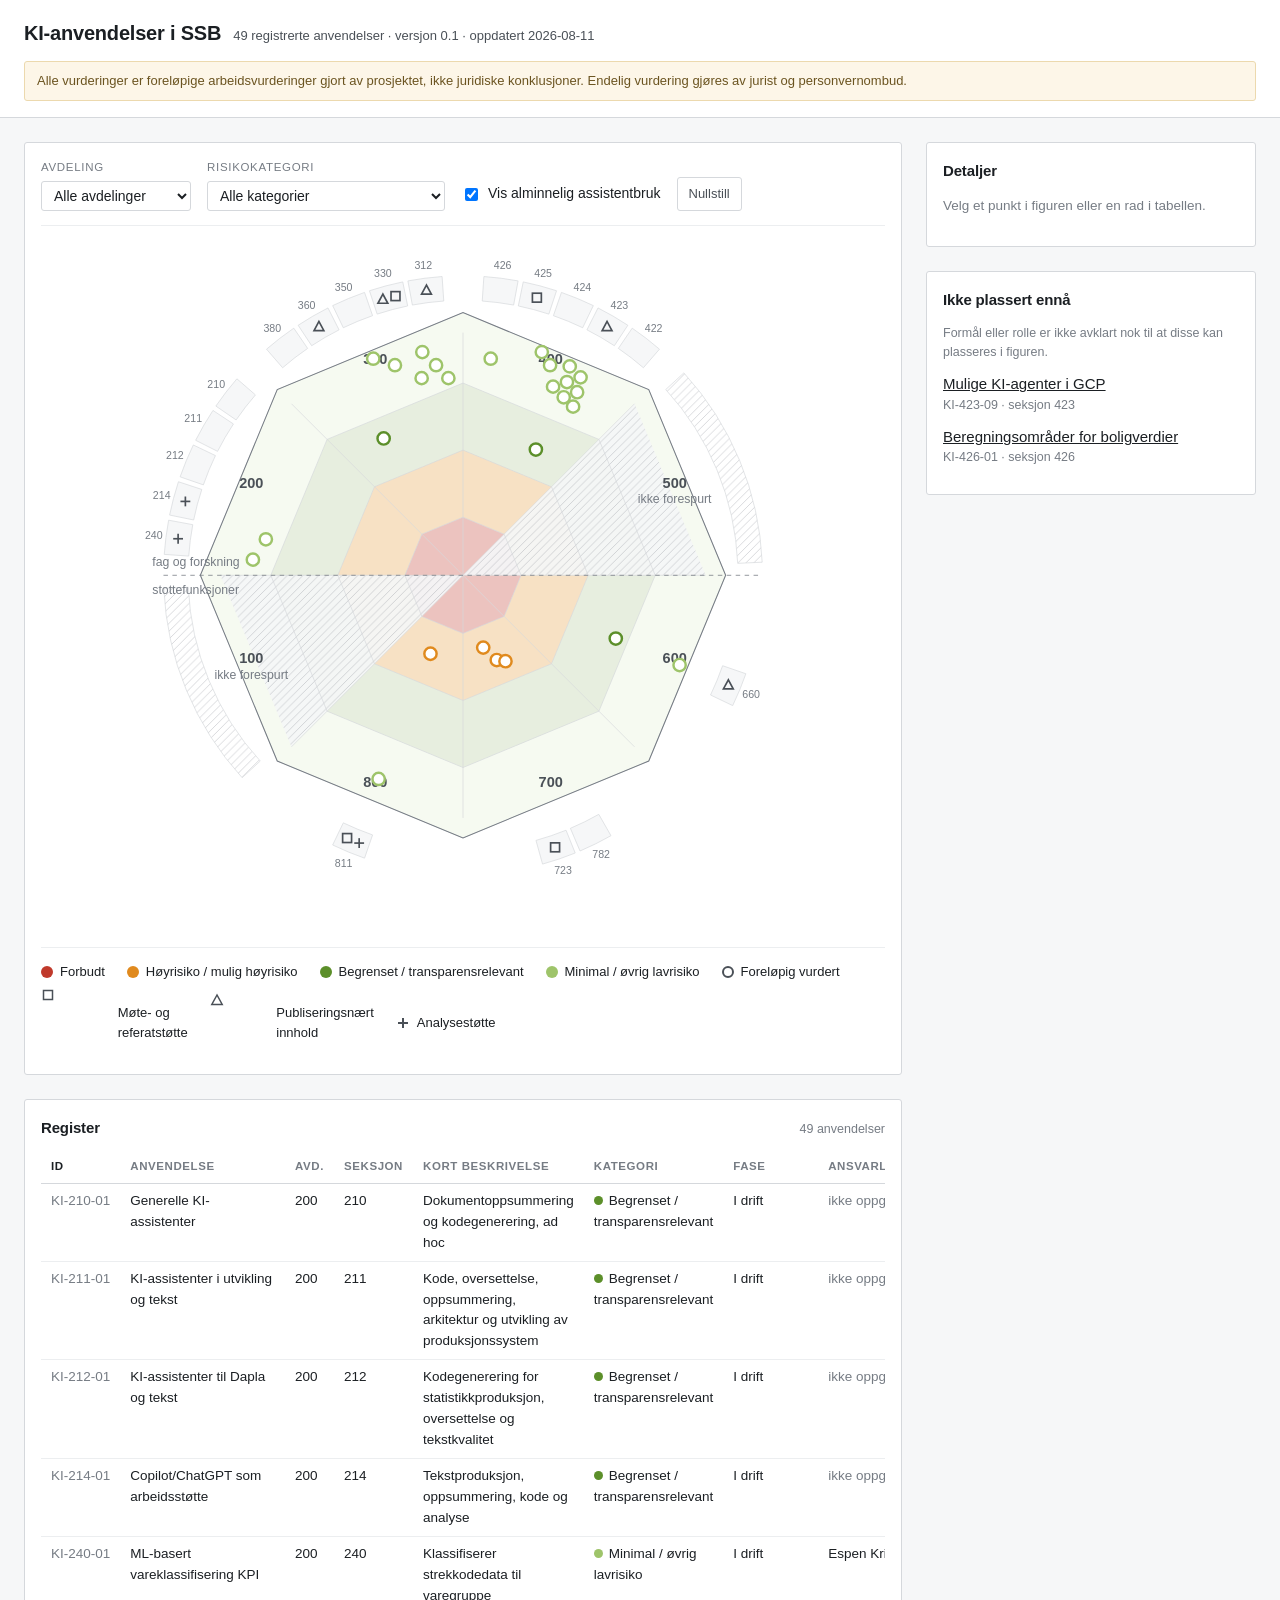
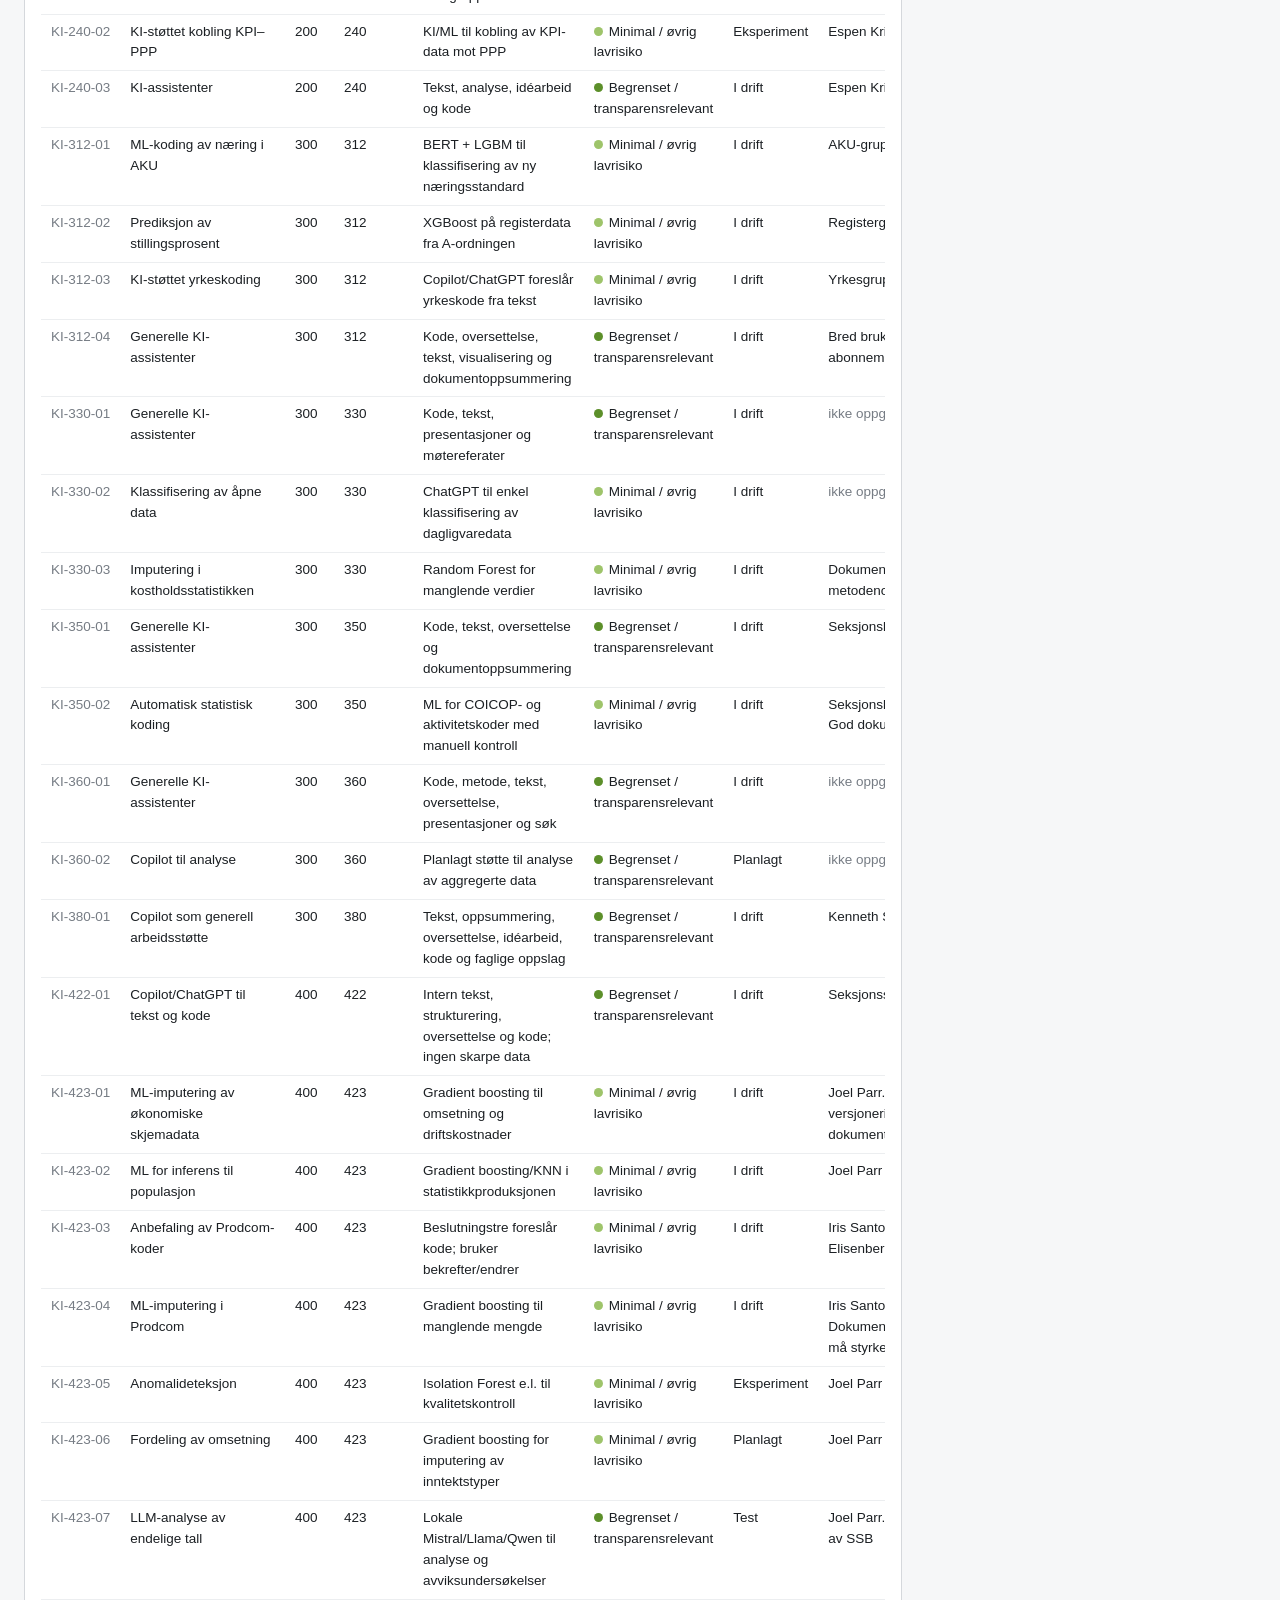
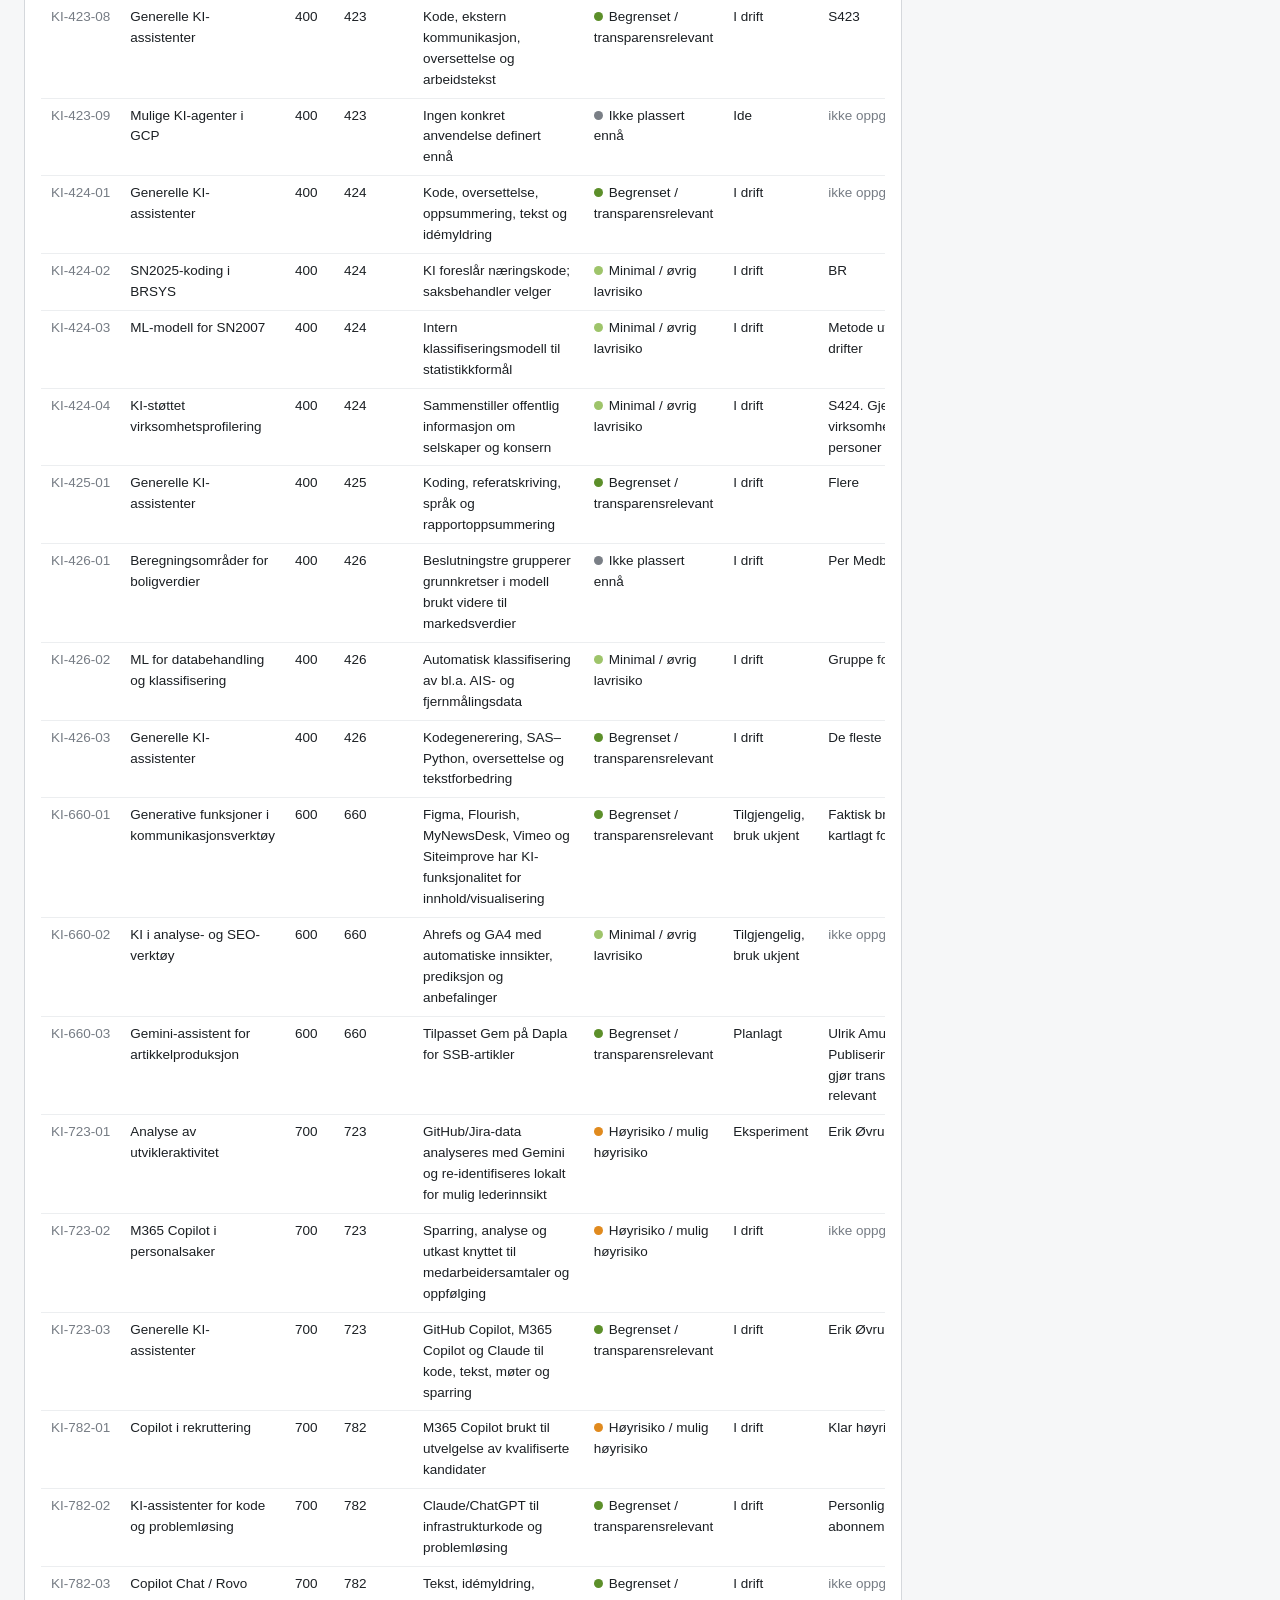
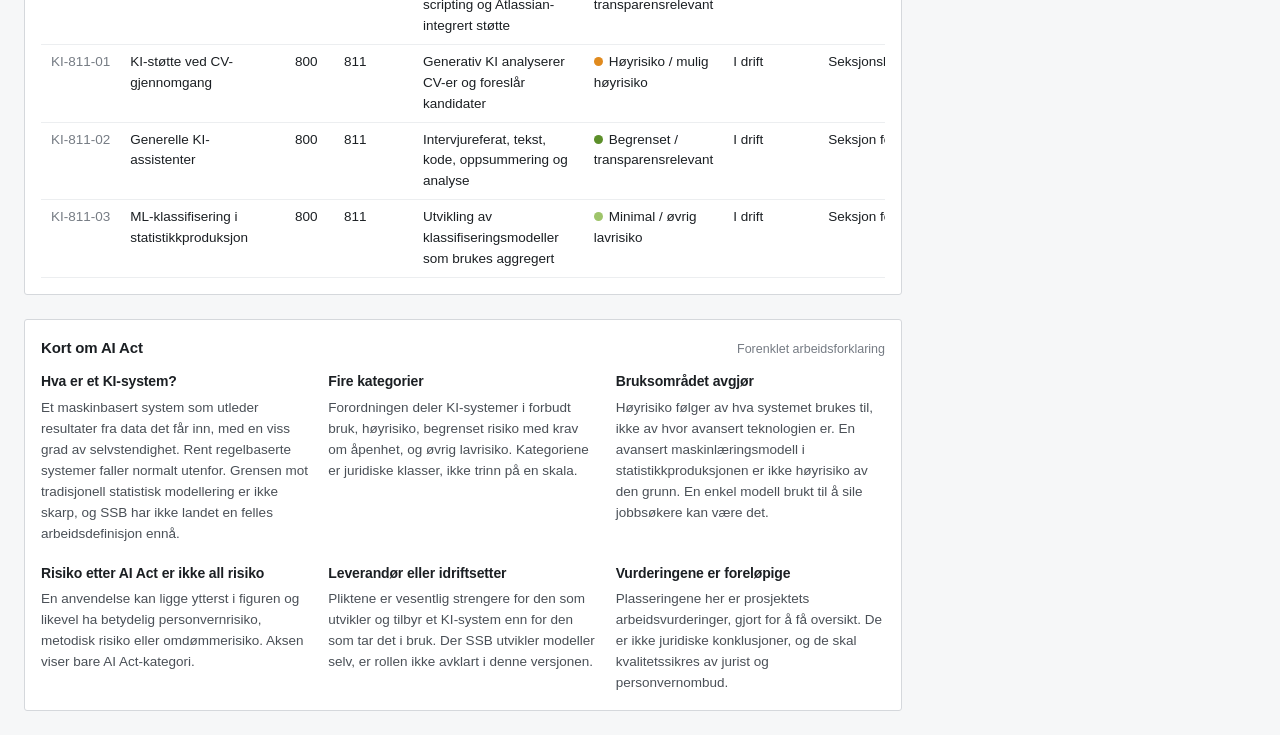
==== app/index.html @ 4e087d79 "Add files via upload" ====
<!DOCTYPE html>
<html lang="nb">
<head>
<meta charset="utf-8">
<meta name="viewport" content="width=device-width, initial-scale=1">
<title>KI-anvendelser i SSB</title>
<link rel="stylesheet" href="style.css">
</head>
<body>

<header>
  <div class="topp-rad">
    <h1>KI-anvendelser i SSB</h1>
    <span class="undertittel" id="undertittel"></span>
  </div>
  <p class="forbehold" id="forbehold"></p>
</header>

<div id="feil" hidden class="feil">
  <h2>Fant ikke data.json</h2>
  <p>Siden leser data fra <code>data.json</code>, og nettleseren blokkerer den lesingen når filen åpnes direkte fra disk. Start en lokal server i mappen og åpne adressen den skriver ut:</p>
  <code>python3 -m http.server 8000</code>
</div>

<main id="app" hidden>
  <div>

    <section class="panel">
      <div class="filtre">
        <div class="felt">
          <label for="f-avdeling">Avdeling</label>
          <select id="f-avdeling"></select>
        </div>
        <div class="felt">
          <label for="f-kategori">Risikokategori</label>
          <select id="f-kategori"></select>
        </div>
        <label class="avkryss">
          <input type="checkbox" id="f-generell" checked>
          Vis alminnelig assistentbruk
        </label>
        <button class="nullstill" id="nullstill">Nullstill</button>
      </div>

      <div class="figur-boks">
        <svg id="figur" viewBox="0 0 680 620" role="img" aria-labelledby="figur-tittel figur-beskr">
          <title id="figur-tittel">Kart over KI-anvendelser i SSB</title>
          <desc id="figur-beskr">Retningen viser hvilken avdeling anvendelsen hører til. Avstanden fra sentrum viser hvilken AI Act-kategori den er plassert i. Båndet utenfor kanten viser alminnelig assistentbruk per seksjon.</desc>
        </svg>

        <div class="tegnforklaring" id="tegnforklaring"></div>
      </div>
    </section>

    <section class="panel">
      <div class="panel-tittel">
        <h2>Register</h2>
        <span class="notat" id="tabell-antall"></span>
      </div>
      <div class="tabell-hylse">
        <table id="tabell">
          <thead>
            <tr>
              <th data-felt="id">ID</th>
              <th data-felt="navn">Anvendelse</th>
              <th data-felt="avdeling">Avd.</th>
              <th data-felt="seksjon">Seksjon</th>
              <th data-felt="beskrivelse">Kort beskrivelse</th>
              <th data-felt="risikokategori">Kategori</th>
              <th data-felt="fase">Fase</th>
              <th data-felt="ansvarlig">Ansvarlig</th>
            </tr>
          </thead>
          <tbody></tbody>
        </table>
      </div>
    </section>

    <section class="panel">
      <div class="panel-tittel">
        <h2>Kort om AI Act</h2>
        <span class="notat">Forenklet arbeidsforklaring</span>
      </div>
      <div class="info-rutenett">
        <div>
          <h3>Hva er et KI-system?</h3>
          <p>Et maskinbasert system som utleder resultater fra data det får inn, med en viss grad av selvstendighet. Rent regelbaserte systemer faller normalt utenfor. Grensen mot tradisjonell statistisk modellering er ikke skarp, og SSB har ikke landet en felles arbeidsdefinisjon ennå.</p>
        </div>
        <div>
          <h3>Fire kategorier</h3>
          <p>Forordningen deler KI-systemer i forbudt bruk, høyrisiko, begrenset risiko med krav om åpenhet, og øvrig lavrisiko. Kategoriene er juridiske klasser, ikke trinn på en skala.</p>
        </div>
        <div>
          <h3>Bruksområdet avgjør</h3>
          <p>Høyrisiko følger av hva systemet brukes til, ikke av hvor avansert teknologien er. En avansert maskinlæringsmodell i statistikkproduksjonen er ikke høyrisiko av den grunn. En enkel modell brukt til å sile jobbsøkere kan være det.</p>
        </div>
        <div>
          <h3>Risiko etter AI Act er ikke all risiko</h3>
          <p>En anvendelse kan ligge ytterst i figuren og likevel ha betydelig personvernrisiko, metodisk risiko eller omdømmerisiko. Aksen viser bare AI Act-kategori.</p>
        </div>
        <div>
          <h3>Leverandør eller idriftsetter</h3>
          <p>Pliktene er vesentlig strengere for den som utvikler og tilbyr et KI-system enn for den som tar det i bruk. Der SSB utvikler modeller selv, er rollen ikke avklart i denne versjonen.</p>
        </div>
        <div>
          <h3>Vurderingene er foreløpige</h3>
          <p>Plasseringene her er prosjektets arbeidsvurderinger, gjort for å få oversikt. De er ikke juridiske konklusjoner, og de skal kvalitetssikres av jurist og personvernombud.</p>
        </div>
      </div>
    </section>

  </div>

  <aside>
    <section class="panel">
      <div class="panel-tittel">
        <h2>Detaljer</h2>
      </div>
      <div id="detalj">
        <p class="detalj-tom">Velg et punkt i figuren eller en rad i tabellen.</p>
      </div>
    </section>

    <section class="panel">
      <div class="panel-tittel">
        <h2>Ikke plassert ennå</h2>
      </div>
      <div id="uplassert"></div>
    </section>
  </aside>
</main>

<script src="app.js"></script>
</body>
</html>
---- app/style.css ----
:root {
  --ink: #1b1f23;
  --ink-2: #4a5057;
  --ink-3: #767c84;
  --line: #d5d8dc;
  --line-2: #eceef0;
  --paper: #ffffff;
  --paper-2: #f6f7f8;

  --forbudt: #c0392b;
  --hoyrisiko: #e08a1e;
  --begrenset: #5c8f2a;
  --minimal: #9ec46a;
  --uavklart: #7a7f86;

  --gap: 24px;
  --radius: 3px;
}

* { box-sizing: border-box; }

html { -webkit-text-size-adjust: 100%; }

body {
  margin: 0;
  background: var(--paper-2);
  color: var(--ink);
  font: 15px/1.55 -apple-system, BlinkMacSystemFont, "Segoe UI", Roboto, "Helvetica Neue", Arial, sans-serif;
}

h1, h2, h3 { font-weight: 600; letter-spacing: -0.01em; margin: 0; }
h1 { font-size: 20px; }
h2 { font-size: 15px; }
h3 { font-size: 14px; }

a { color: inherit; }

/* ---------- topp ---------- */

header {
  background: var(--paper);
  border-bottom: 1px solid var(--line);
  padding: 18px var(--gap) 16px;
}

.topp-rad {
  display: flex;
  flex-wrap: wrap;
  align-items: baseline;
  gap: 12px;
  max-width: 1400px;
  margin: 0 auto;
}

.undertittel { color: var(--ink-2); font-size: 13px; }

.forbehold {
  max-width: 1400px;
  margin: 12px auto 0;
  padding: 9px 12px;
  background: #fdf6e8;
  border: 1px solid #ecd9ae;
  border-radius: var(--radius);
  font-size: 13px;
  color: #6b5420;
}

/* ---------- oppsett ---------- */

main {
  max-width: 1400px;
  margin: 0 auto;
  padding: var(--gap);
  display: grid;
  grid-template-columns: minmax(0, 1fr) 330px;
  gap: var(--gap);
  align-items: start;
}

.panel {
  background: var(--paper);
  border: 1px solid var(--line);
  border-radius: var(--radius);
  padding: 16px;
}

.panel + .panel { margin-top: var(--gap); }

.panel-tittel {
  display: flex;
  justify-content: space-between;
  align-items: baseline;
  gap: 12px;
  margin-bottom: 12px;
}

.notat { color: var(--ink-3); font-size: 12.5px; }

/* ---------- filtre ---------- */

.filtre {
  display: flex;
  flex-wrap: wrap;
  gap: 16px;
  align-items: flex-end;
  padding-bottom: 14px;
  margin-bottom: 14px;
  border-bottom: 1px solid var(--line-2);
}

.felt { display: flex; flex-direction: column; gap: 4px; }

.felt label {
  font-size: 11.5px;
  text-transform: uppercase;
  letter-spacing: 0.06em;
  color: var(--ink-3);
}

select {
  font: inherit;
  font-size: 14px;
  padding: 5px 8px;
  border: 1px solid var(--line);
  border-radius: var(--radius);
  background: var(--paper);
  color: var(--ink);
  min-width: 150px;
}

.avkryss {
  display: flex;
  align-items: center;
  gap: 7px;
  font-size: 14px;
  padding-bottom: 6px;
  cursor: pointer;
}

.nullstill {
  font: inherit;
  font-size: 13px;
  background: none;
  border: 1px solid var(--line);
  border-radius: var(--radius);
  padding: 6px 11px;
  cursor: pointer;
  color: var(--ink-2);
}

.nullstill:hover { background: var(--paper-2); }

/* ---------- figur ---------- */

.figur-boks { display: flex; flex-direction: column; align-items: center; }

svg { display: block; width: 100%; height: auto; max-width: 760px; }

.sektor-etikett { font-size: 13px; font-weight: 600; fill: var(--ink-2); }
.seksjon-etikett { font-size: 9.5px; fill: var(--ink-3); }
.akse-etikett { font-size: 11px; fill: var(--ink-3); }

.punkt { cursor: pointer; }
.punkt circle { transition: r 0.1s ease; }
.punkt:hover circle { r: 7.5; }
.punkt.valgt circle { stroke: var(--ink); stroke-width: 2.5; }
.punkt.dempet { opacity: 0.13; pointer-events: none; }

.band-celle { fill: var(--paper-2); stroke: var(--line); stroke-width: 0.6; }
.band-celle.dempet { opacity: 0.3; }
.band-symbol { fill: none; stroke: var(--ink-2); stroke-width: 1.5; }

.tegnforklaring {
  display: flex;
  flex-wrap: wrap;
  gap: 6px 22px;
  margin-top: 14px;
  padding-top: 14px;
  border-top: 1px solid var(--line-2);
  font-size: 13px;
  width: 100%;
}

.tf-post { display: flex; align-items: center; gap: 7px; }
.tf-prikk { width: 12px; height: 12px; border-radius: 50%; flex: none; }
.tf-ring { width: 12px; height: 12px; border-radius: 50%; border: 2px solid var(--ink-2); flex: none; }

/* ---------- sidepanel ---------- */

.detalj-tom { color: var(--ink-3); font-size: 13.5px; }

.detalj h3 { margin-bottom: 3px; }
.detalj .id { font-size: 12px; color: var(--ink-3); font-variant-numeric: tabular-nums; }

.merker { display: flex; flex-wrap: wrap; gap: 6px; margin: 12px 0 14px; }

.merke {
  font-size: 12px;
  padding: 2px 8px;
  border-radius: 10px;
  border: 1px solid var(--line);
  color: var(--ink-2);
  background: var(--paper-2);
}

.merke.risiko { color: var(--paper); border: none; }
.merke.risiko.forbudt { background: var(--forbudt); }
.merke.risiko.hoyrisiko { background: var(--hoyrisiko); }
.merke.risiko.begrenset { background: var(--begrenset); }
.merke.risiko.minimal { background: var(--minimal); color: #2c3a18; }
.merke.risiko.uavklart { background: var(--uavklart); }

.detalj dl { margin: 0; display: grid; grid-template-columns: 1fr; gap: 11px; }
.detalj dt {
  font-size: 11.5px;
  text-transform: uppercase;
  letter-spacing: 0.06em;
  color: var(--ink-3);
  margin-bottom: 1px;
}
.detalj dd { margin: 0; font-size: 14px; }
.detalj dd.mangler { color: var(--ink-3); font-style: italic; }

.avklar {
  background: #fdf6e8;
  border-left: 3px solid var(--hoyrisiko);
  padding: 9px 11px;
  border-radius: 0 var(--radius) var(--radius) 0;
}

/* ---------- tabell ---------- */

.tabell-hylse { overflow-x: auto; }

table { border-collapse: collapse; width: 100%; font-size: 13.5px; }

th, td {
  text-align: left;
  padding: 7px 10px;
  border-bottom: 1px solid var(--line-2);
  vertical-align: top;
}

th {
  font-size: 11.5px;
  text-transform: uppercase;
  letter-spacing: 0.05em;
  color: var(--ink-3);
  border-bottom: 1px solid var(--line);
  cursor: pointer;
  white-space: nowrap;
  user-select: none;
  position: sticky;
  top: 0;
  background: var(--paper);
}

th:hover { color: var(--ink); }
th[aria-sort] { color: var(--ink); }

tbody tr { cursor: pointer; }
tbody tr:hover { background: var(--paper-2); }
tbody tr.valgt { background: #eef3f8; }

td.id { font-variant-numeric: tabular-nums; color: var(--ink-3); white-space: nowrap; }
td.navn { font-weight: 500; }

.kat-punkt {
  display: inline-block;
  width: 9px; height: 9px;
  border-radius: 50%;
  margin-right: 6px;
  vertical-align: baseline;
}
.kat-punkt.forbudt { background: var(--forbudt); }
.kat-punkt.hoyrisiko { background: var(--hoyrisiko); }
.kat-punkt.begrenset { background: var(--begrenset); }
.kat-punkt.minimal { background: var(--minimal); }
.kat-punkt.uavklart { background: var(--uavklart); }

/* ---------- AI Act-informasjon ---------- */

.info-rutenett {
  display: grid;
  grid-template-columns: repeat(auto-fit, minmax(230px, 1fr));
  gap: 18px;
}

.info-rutenett h3 { margin-bottom: 5px; }
.info-rutenett p { margin: 0; font-size: 13.5px; color: var(--ink-2); }

/* ---------- feil ---------- */

.feil {
  margin: var(--gap) auto;
  max-width: 700px;
  background: var(--paper);
  border: 1px solid var(--forbudt);
  border-radius: var(--radius);
  padding: 18px;
}
.feil code {
  display: block;
  background: var(--paper-2);
  padding: 8px 10px;
  margin-top: 8px;
  border-radius: var(--radius);
  font-size: 13px;
}

@media (max-width: 940px) {
  main { grid-template-columns: minmax(0, 1fr); }
}

@media (prefers-reduced-motion: reduce) {
  * { transition: none !important; }
}
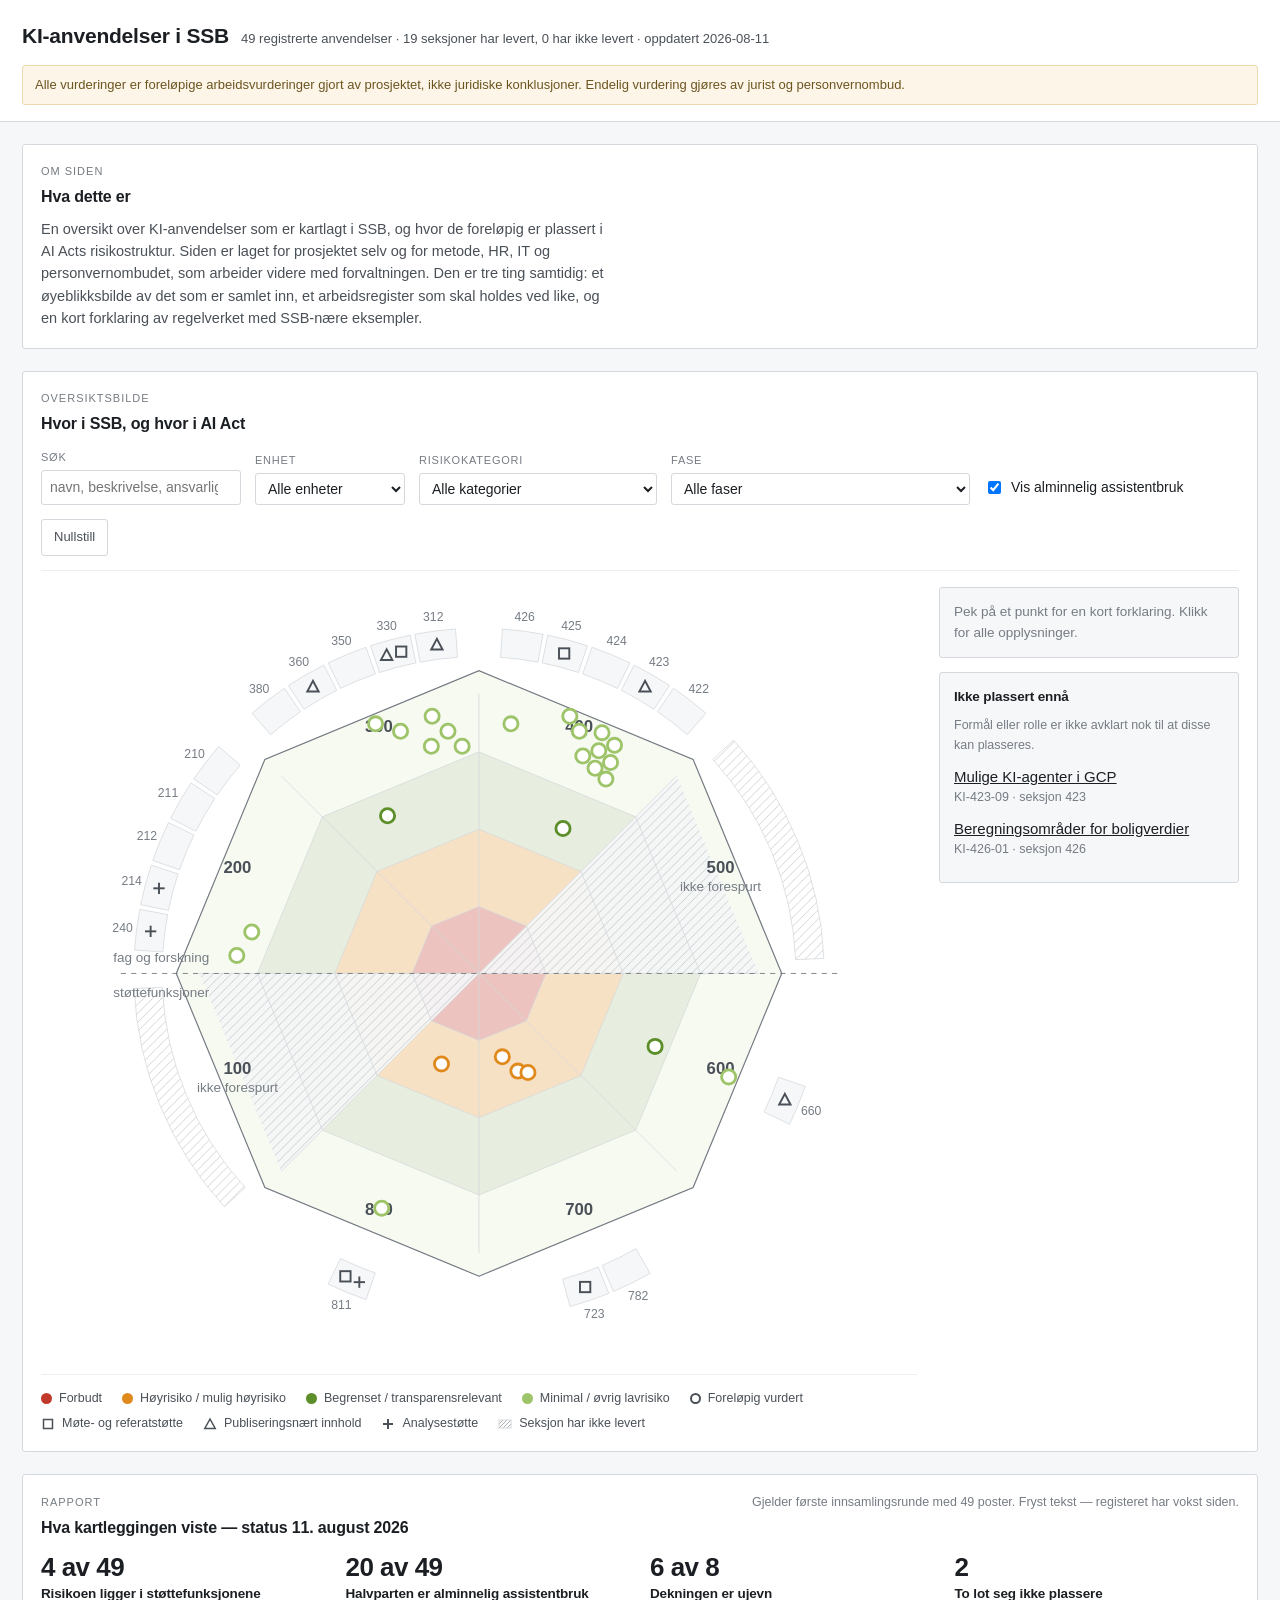
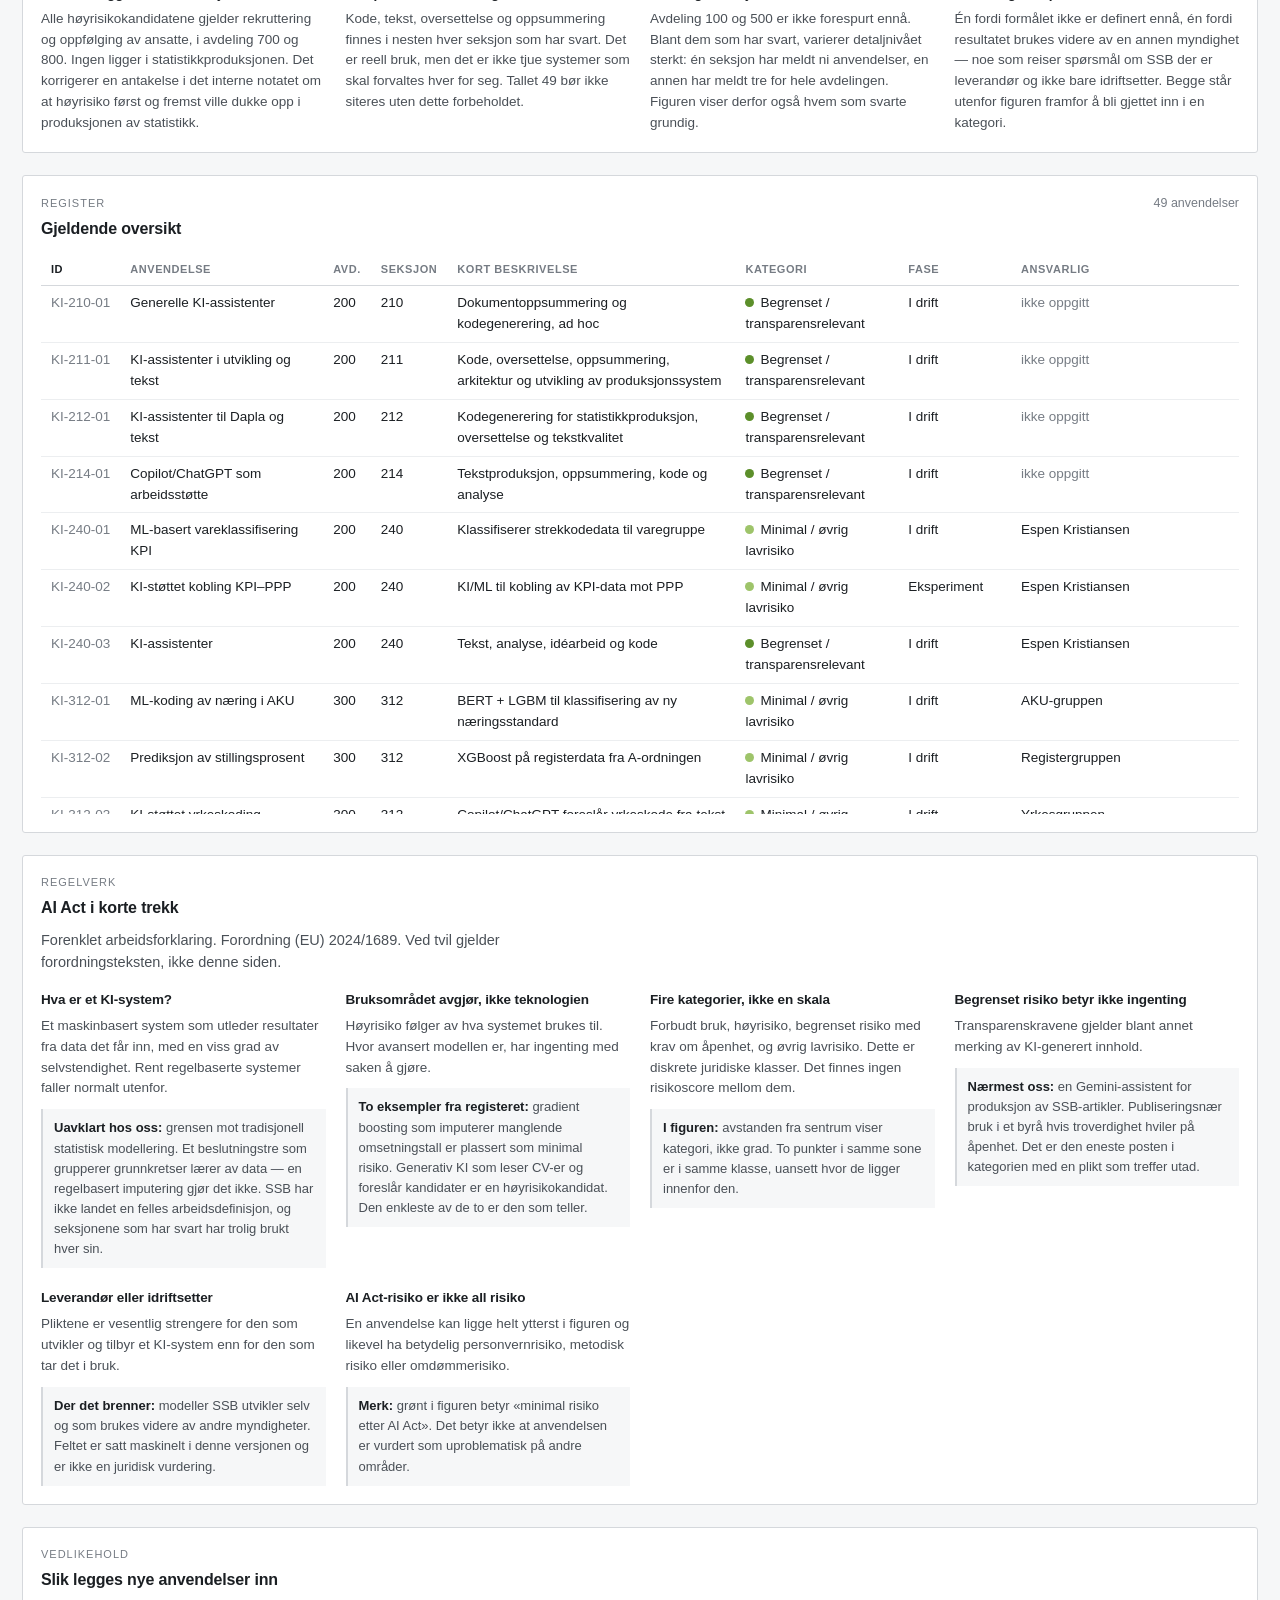
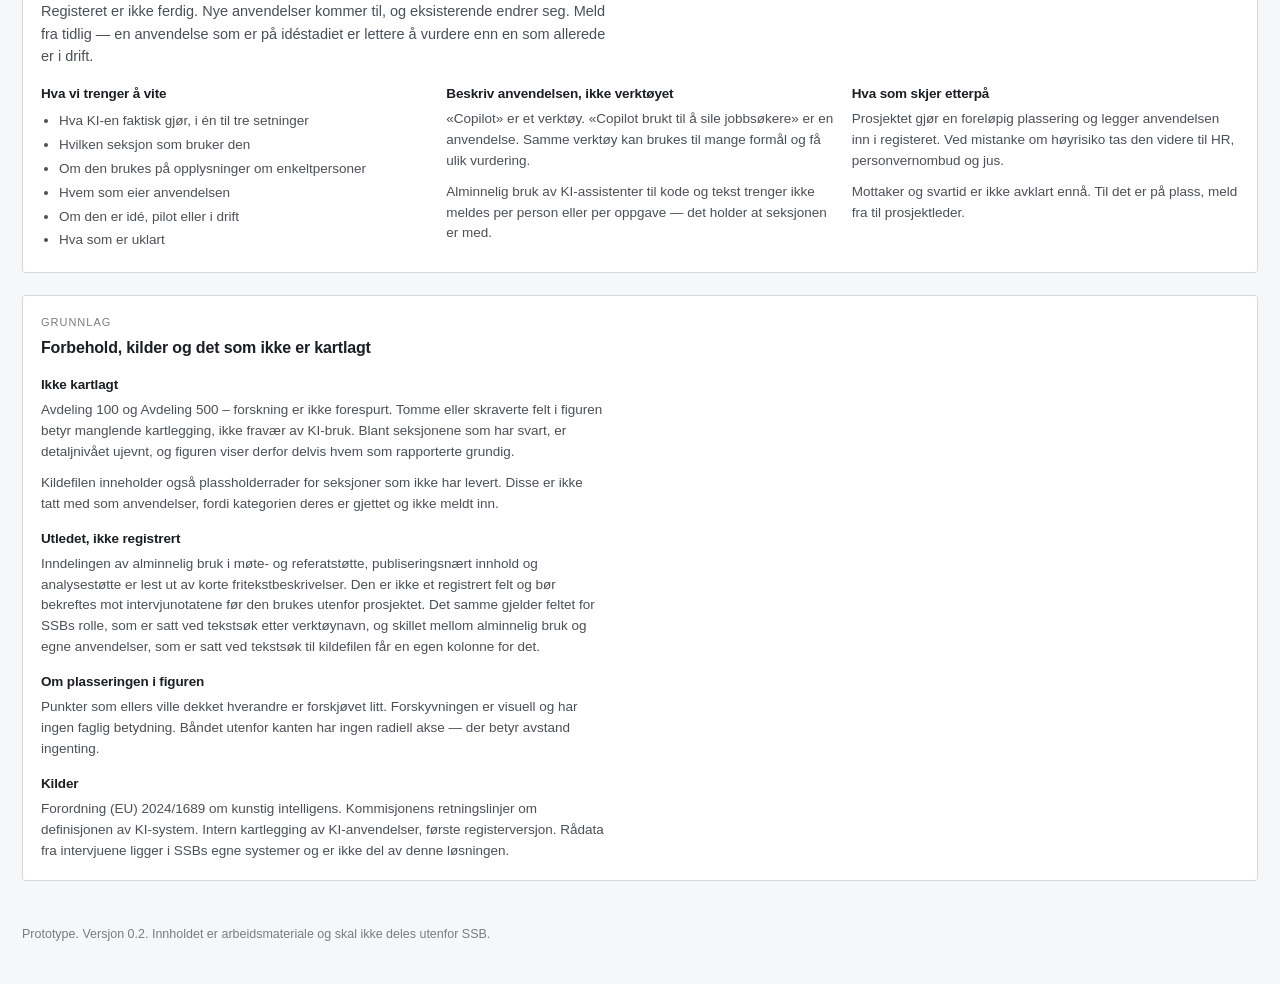
==== commit 06d10b80: "Add files via upload" ====
--- a/app/index.html
+++ b/app/index.html
@@ -8,128 +8,206 @@
 </head>
 <body>
 
-<header>
-  <div class="topp-rad">
+<header><div class="wrap">
+  <div class="topp">
     <h1>KI-anvendelser i SSB</h1>
-    <span class="undertittel" id="undertittel"></span>
+    <span class="sub" id="sub"></span>
   </div>
   <p class="forbehold" id="forbehold"></p>
-</header>
-
-<div id="feil" hidden class="feil">
-  <h2>Fant ikke data.json</h2>
-  <p>Siden leser data fra <code>data.json</code>, og nettleseren blokkerer den lesingen når filen åpnes direkte fra disk. Start en lokal server i mappen og åpne adressen den skriver ut:</p>
-  <code>python3 -m http.server 8000</code>
-</div>
-
-<main id="app" hidden>
-  <div>
-
-    <section class="panel">
-      <div class="filtre">
-        <div class="felt">
-          <label for="f-avdeling">Avdeling</label>
-          <select id="f-avdeling"></select>
-        </div>
-        <div class="felt">
-          <label for="f-kategori">Risikokategori</label>
-          <select id="f-kategori"></select>
-        </div>
-        <label class="avkryss">
-          <input type="checkbox" id="f-generell" checked>
-          Vis alminnelig assistentbruk
-        </label>
-        <button class="nullstill" id="nullstill">Nullstill</button>
+</div></header>
+
+<main>
+
+<section class="kort">
+  <div class="eyebrow">Om siden</div>
+  <h2>Hva dette er</h2>
+  <p class="lede" style="margin-top:8px">En oversikt over KI-anvendelser som er kartlagt i SSB, og hvor de foreløpig er plassert i AI Acts risikostruktur. Siden er laget for prosjektet selv og for metode, HR, IT og personvernombudet, som arbeider videre med forvaltningen. Den er tre ting samtidig: et øyeblikksbilde av det som er samlet inn, et arbeidsregister som skal holdes ved like, og en kort forklaring av regelverket med SSB-nære eksempler.</p>
+</section>
+
+<section class="kort">
+  <div class="hode">
+    <div>
+      <div class="eyebrow">Oversiktsbilde</div>
+      <h2>Hvor i SSB, og hvor i AI Act</h2>
+    </div>
+    <span class="notat" id="figur-antall"></span>
+  </div>
+
+  <div class="filtre">
+    <div class="felt"><label for="f-sok">Søk</label>
+      <input type="search" id="f-sok" placeholder="navn, beskrivelse, ansvarlig"></div>
+    <div class="felt"><label for="f-avdeling">Enhet</label><select id="f-avdeling"></select></div>
+    <div class="felt"><label for="f-kategori">Risikokategori</label><select id="f-kategori"></select></div>
+    <div class="felt"><label for="f-fase">Fase</label><select id="f-fase"></select></div>
+    <label class="avkryss"><input type="checkbox" id="f-generell" checked> Vis alminnelig assistentbruk</label>
+    <button class="knapp" id="nullstill">Nullstill</button>
+  </div>
+
+  <div class="figurrad">
+    <div>
+      <svg id="figur" viewBox="0 0 680 600" role="img" aria-labelledby="ft fb">
+        <title id="ft">Kart over KI-anvendelser i SSB</title>
+        <desc id="fb">Retningen viser hvilken avdeling anvendelsen hører til. Avstanden fra sentrum viser hvilken AI Act-kategori den er plassert i. Båndet utenfor kanten viser alminnelig assistentbruk per seksjon.</desc>
+      </svg>
+      <div class="tegn" id="tegn"></div>
+    </div>
+    <div>
+      <div class="detalj-boks" id="detalj">
+        <p class="tom">Pek på et punkt for en kort forklaring. Klikk for alle opplysninger.</p>
       </div>
-
-      <div class="figur-boks">
-        <svg id="figur" viewBox="0 0 680 620" role="img" aria-labelledby="figur-tittel figur-beskr">
-          <title id="figur-tittel">Kart over KI-anvendelser i SSB</title>
-          <desc id="figur-beskr">Retningen viser hvilken avdeling anvendelsen hører til. Avstanden fra sentrum viser hvilken AI Act-kategori den er plassert i. Båndet utenfor kanten viser alminnelig assistentbruk per seksjon.</desc>
-        </svg>
-
-        <div class="tegnforklaring" id="tegnforklaring"></div>
+      <div class="detalj-boks" style="margin-top:14px">
+        <h3>Ikke plassert ennå</h3>
+        <div id="uplassert" style="margin-top:8px"></div>
       </div>
-    </section>
-
-    <section class="panel">
-      <div class="panel-tittel">
-        <h2>Register</h2>
-        <span class="notat" id="tabell-antall"></span>
-      </div>
-      <div class="tabell-hylse">
-        <table id="tabell">
-          <thead>
-            <tr>
-              <th data-felt="id">ID</th>
-              <th data-felt="navn">Anvendelse</th>
-              <th data-felt="avdeling">Avd.</th>
-              <th data-felt="seksjon">Seksjon</th>
-              <th data-felt="beskrivelse">Kort beskrivelse</th>
-              <th data-felt="risikokategori">Kategori</th>
-              <th data-felt="fase">Fase</th>
-              <th data-felt="ansvarlig">Ansvarlig</th>
-            </tr>
-          </thead>
-          <tbody></tbody>
-        </table>
-      </div>
-    </section>
-
-    <section class="panel">
-      <div class="panel-tittel">
-        <h2>Kort om AI Act</h2>
-        <span class="notat">Forenklet arbeidsforklaring</span>
-      </div>
-      <div class="info-rutenett">
-        <div>
-          <h3>Hva er et KI-system?</h3>
-          <p>Et maskinbasert system som utleder resultater fra data det får inn, med en viss grad av selvstendighet. Rent regelbaserte systemer faller normalt utenfor. Grensen mot tradisjonell statistisk modellering er ikke skarp, og SSB har ikke landet en felles arbeidsdefinisjon ennå.</p>
-        </div>
-        <div>
-          <h3>Fire kategorier</h3>
-          <p>Forordningen deler KI-systemer i forbudt bruk, høyrisiko, begrenset risiko med krav om åpenhet, og øvrig lavrisiko. Kategoriene er juridiske klasser, ikke trinn på en skala.</p>
-        </div>
-        <div>
-          <h3>Bruksområdet avgjør</h3>
-          <p>Høyrisiko følger av hva systemet brukes til, ikke av hvor avansert teknologien er. En avansert maskinlæringsmodell i statistikkproduksjonen er ikke høyrisiko av den grunn. En enkel modell brukt til å sile jobbsøkere kan være det.</p>
-        </div>
-        <div>
-          <h3>Risiko etter AI Act er ikke all risiko</h3>
-          <p>En anvendelse kan ligge ytterst i figuren og likevel ha betydelig personvernrisiko, metodisk risiko eller omdømmerisiko. Aksen viser bare AI Act-kategori.</p>
-        </div>
-        <div>
-          <h3>Leverandør eller idriftsetter</h3>
-          <p>Pliktene er vesentlig strengere for den som utvikler og tilbyr et KI-system enn for den som tar det i bruk. Der SSB utvikler modeller selv, er rollen ikke avklart i denne versjonen.</p>
-        </div>
-        <div>
-          <h3>Vurderingene er foreløpige</h3>
-          <p>Plasseringene her er prosjektets arbeidsvurderinger, gjort for å få oversikt. De er ikke juridiske konklusjoner, og de skal kvalitetssikres av jurist og personvernombud.</p>
-        </div>
-      </div>
-    </section>
-
-  </div>
-
-  <aside>
-    <section class="panel">
-      <div class="panel-tittel">
-        <h2>Detaljer</h2>
-      </div>
-      <div id="detalj">
-        <p class="detalj-tom">Velg et punkt i figuren eller en rad i tabellen.</p>
-      </div>
-    </section>
-
-    <section class="panel">
-      <div class="panel-tittel">
-        <h2>Ikke plassert ennå</h2>
-      </div>
-      <div id="uplassert"></div>
-    </section>
-  </aside>
+    </div>
+  </div>
+</section>
+
+<section class="kort">
+  <div class="hode">
+    <div>
+      <div class="eyebrow">Rapport</div>
+      <h2>Hva kartleggingen viste — status 11. august 2026</h2>
+    </div>
+    <span class="notat">Gjelder første innsamlingsrunde med 49 poster. Fryst tekst — registeret har vokst siden.</span>
+  </div>
+  <div class="funn">
+    <div>
+      <div class="tall">4 av 49</div>
+      <h3>Risikoen ligger i støttefunksjonene</h3>
+      <p>Alle høyrisikokandidatene gjelder rekruttering og oppfølging av ansatte, i avdeling 700 og 800. Ingen ligger i statistikkproduksjonen. Det korrigerer en antakelse i det interne notatet om at høyrisiko først og fremst ville dukke opp i produksjonen av statistikk.</p>
+    </div>
+    <div>
+      <div class="tall">20 av 49</div>
+      <h3>Halvparten er alminnelig assistentbruk</h3>
+      <p>Kode, tekst, oversettelse og oppsummering finnes i nesten hver seksjon som har svart. Det er reell bruk, men det er ikke tjue systemer som skal forvaltes hver for seg. Tallet 49 bør ikke siteres uten dette forbeholdet.</p>
+    </div>
+    <div>
+      <div class="tall">6 av 8</div>
+      <h3>Dekningen er ujevn</h3>
+      <p>Avdeling 100 og 500 er ikke forespurt ennå. Blant dem som har svart, varierer detaljnivået sterkt: én seksjon har meldt ni anvendelser, en annen har meldt tre for hele avdelingen. Figuren viser derfor også hvem som svarte grundig.</p>
+    </div>
+    <div>
+      <div class="tall">2</div>
+      <h3>To lot seg ikke plassere</h3>
+      <p>Én fordi formålet ikke er definert ennå, én fordi resultatet brukes videre av en annen myndighet — noe som reiser spørsmål om SSB der er leverandør og ikke bare idriftsetter. Begge står utenfor figuren framfor å bli gjettet inn i en kategori.</p>
+    </div>
+  </div>
+</section>
+
+<section class="kort">
+  <div class="hode">
+    <div>
+      <div class="eyebrow">Register</div>
+      <h2>Gjeldende oversikt</h2>
+    </div>
+    <span class="notat" id="tabell-antall"></span>
+  </div>
+  <div class="hylse">
+    <table id="tabell">
+      <thead><tr>
+        <th data-felt="id">ID</th><th data-felt="navn">Anvendelse</th>
+        <th data-felt="avdeling">Avd.</th><th data-felt="seksjon">Seksjon</th>
+        <th data-felt="beskrivelse">Kort beskrivelse</th>
+        <th data-felt="risikokategori">Kategori</th><th data-felt="fase">Fase</th>
+        <th data-felt="ansvarlig">Ansvarlig</th>
+      </tr></thead>
+      <tbody></tbody>
+    </table>
+  </div>
+</section>
+
+<section class="kort">
+  <div class="eyebrow">Regelverk</div>
+  <h2>AI Act i korte trekk</h2>
+  <p class="lede" style="margin:8px 0 16px">Forenklet arbeidsforklaring. Forordning (EU) 2024/1689. Ved tvil gjelder forordningsteksten, ikke denne siden.</p>
+  <div class="akt">
+    <div>
+      <h3>Hva er et KI-system?</h3>
+      <p>Et maskinbasert system som utleder resultater fra data det får inn, med en viss grad av selvstendighet. Rent regelbaserte systemer faller normalt utenfor.</p>
+      <div class="eks"><b>Uavklart hos oss:</b> grensen mot tradisjonell statistisk modellering. Et beslutningstre som grupperer grunnkretser lærer av data — en regelbasert imputering gjør det ikke. SSB har ikke landet en felles arbeidsdefinisjon, og seksjonene som har svart har trolig brukt hver sin.</div>
+    </div>
+    <div>
+      <h3>Bruksområdet avgjør, ikke teknologien</h3>
+      <p>Høyrisiko følger av hva systemet brukes til. Hvor avansert modellen er, har ingenting med saken å gjøre.</p>
+      <div class="eks"><b>To eksempler fra registeret:</b> gradient boosting som imputerer manglende omsetningstall er plassert som minimal risiko. Generativ KI som leser CV-er og foreslår kandidater er en høyrisikokandidat. Den enkleste av de to er den som teller.</div>
+    </div>
+    <div>
+      <h3>Fire kategorier, ikke en skala</h3>
+      <p>Forbudt bruk, høyrisiko, begrenset risiko med krav om åpenhet, og øvrig lavrisiko. Dette er diskrete juridiske klasser. Det finnes ingen risikoscore mellom dem.</p>
+      <div class="eks"><b>I figuren:</b> avstanden fra sentrum viser kategori, ikke grad. To punkter i samme sone er i samme klasse, uansett hvor de ligger innenfor den.</div>
+    </div>
+    <div>
+      <h3>Begrenset risiko betyr ikke ingenting</h3>
+      <p>Transparenskravene gjelder blant annet merking av KI-generert innhold.</p>
+      <div class="eks"><b>Nærmest oss:</b> en Gemini-assistent for produksjon av SSB-artikler. Publiseringsnær bruk i et byrå hvis troverdighet hviler på åpenhet. Det er den eneste posten i kategorien med en plikt som treffer utad.</div>
+    </div>
+    <div>
+      <h3>Leverandør eller idriftsetter</h3>
+      <p>Pliktene er vesentlig strengere for den som utvikler og tilbyr et KI-system enn for den som tar det i bruk.</p>
+      <div class="eks"><b>Der det brenner:</b> modeller SSB utvikler selv og som brukes videre av andre myndigheter. Feltet er satt maskinelt i denne versjonen og er ikke en juridisk vurdering.</div>
+    </div>
+    <div>
+      <h3>AI Act-risiko er ikke all risiko</h3>
+      <p>En anvendelse kan ligge helt ytterst i figuren og likevel ha betydelig personvernrisiko, metodisk risiko eller omdømmerisiko.</p>
+      <div class="eks"><b>Merk:</b> grønt i figuren betyr «minimal risiko etter AI Act». Det betyr ikke at anvendelsen er vurdert som uproblematisk på andre områder.</div>
+    </div>
+  </div>
+</section>
+
+<section class="kort">
+  <div class="eyebrow">Vedlikehold</div>
+  <h2>Slik legges nye anvendelser inn</h2>
+  <p class="lede" style="margin:8px 0 16px">Registeret er ikke ferdig. Nye anvendelser kommer til, og eksisterende endrer seg. Meld fra tidlig — en anvendelse som er på idéstadiet er lettere å vurdere enn en som allerede er i drift.</p>
+  <div class="sti">
+    <div>
+      <h3>Hva vi trenger å vite</h3>
+      <ul>
+        <li>Hva KI-en faktisk gjør, i én til tre setninger</li>
+        <li>Hvilken seksjon som bruker den</li>
+        <li>Om den brukes på opplysninger om enkeltpersoner</li>
+        <li>Hvem som eier anvendelsen</li>
+        <li>Om den er idé, pilot eller i drift</li>
+        <li>Hva som er uklart</li>
+      </ul>
+    </div>
+    <div>
+      <h3>Beskriv anvendelsen, ikke verktøyet</h3>
+      <p>«Copilot» er et verktøy. «Copilot brukt til å sile jobbsøkere» er en anvendelse. Samme verktøy kan brukes til mange formål og få ulik vurdering.</p>
+      <p>Alminnelig bruk av KI-assistenter til kode og tekst trenger ikke meldes per person eller per oppgave — det holder at seksjonen er med.</p>
+    </div>
+    <div>
+      <h3>Hva som skjer etterpå</h3>
+      <p>Prosjektet gjør en foreløpig plassering og legger anvendelsen inn i registeret. Ved mistanke om høyrisiko tas den videre til HR, personvernombud og jus.</p>
+      <p class="notat" style="margin-top:8px">Mottaker og svartid er ikke avklart ennå. Til det er på plass, meld fra til prosjektleder.</p>
+    </div>
+  </div>
+</section>
+
+<section class="kort">
+  <div class="eyebrow">Grunnlag</div>
+  <h2>Forbehold, kilder og det som ikke er kartlagt</h2>
+  <div class="kilder">
+    <h3>Ikke kartlagt</h3>
+    <p><span id="dekning-tekst"></span> Tomme eller skraverte felt i figuren betyr manglende kartlegging, ikke fravær av KI-bruk. Blant seksjonene som har svart, er detaljnivået ujevnt, og figuren viser derfor delvis hvem som rapporterte grundig.</p><p>Kildefilen inneholder også plassholderrader for seksjoner som ikke har levert. Disse er ikke tatt med som anvendelser, fordi kategorien deres er gjettet og ikke meldt inn.</p>
+    <h3>Utledet, ikke registrert</h3>
+    <p>Inndelingen av alminnelig bruk i møte- og referatstøtte, publiseringsnært innhold og analysestøtte er lest ut av korte fritekstbeskrivelser. Den er ikke et registrert felt og bør bekreftes mot intervjunotatene før den brukes utenfor prosjektet. Det samme gjelder feltet for SSBs rolle, som er satt ved tekstsøk etter verktøynavn, og skillet mellom alminnelig bruk og egne anvendelser, som er satt ved tekstsøk til kildefilen får en egen kolonne for det.</p>
+    <h3>Om plasseringen i figuren</h3>
+    <p>Punkter som ellers ville dekket hverandre er forskjøvet litt. Forskyvningen er visuell og har ingen faglig betydning. Båndet utenfor kanten har ingen radiell akse — der betyr avstand ingenting.</p>
+    <h3>Kilder</h3>
+    <p>Forordning (EU) 2024/1689 om kunstig intelligens. Kommisjonens retningslinjer om definisjonen av KI-system. Intern kartlegging av KI-anvendelser, første registerversjon. Rådata fra intervjuene ligger i SSBs egne systemer og er ikke del av denne løsningen.</p>
+  </div>
+</section>
+
 </main>
 
+<footer>Prototype. Versjon 0.2. Innholdet er arbeidsmateriale og skal ikke deles utenfor SSB.</footer>
+
+<div id="tips"></div>
+
+<div id="feil" class="kort" hidden style="max-width:700px;margin:22px auto"><h2>Fant ikke data.json</h2><p>Nettleseren blokkerer lesing av data.json når siden åpnes direkte fra disk. Start en lokal server i mappen:</p><code>python3 -m http.server 8000</code></div>
+
+<!--DATA-->
 <script src="app.js"></script>
 </body>
 </html>
--- a/app/style.css
+++ b/app/style.css
@@ -1,317 +1,139 @@
-:root {
-  --ink: #1b1f23;
-  --ink-2: #4a5057;
-  --ink-3: #767c84;
-  --line: #d5d8dc;
-  --line-2: #eceef0;
-  --paper: #ffffff;
-  --paper-2: #f6f7f8;
+:root{
+--ink:#1b1f23;--ink2:#4a5057;--ink3:#767c84;
+--line:#d5d8dc;--line2:#eceef0;--paper:#fff;--paper2:#f6f7f8;
+--forbudt:#c0392b;--hoyrisiko:#e08a1e;--begrenset:#5c8f2a;--minimal:#9ec46a;--uavklart:#7a7f86;
+--gap:22px;--r:3px;
+}
+*{box-sizing:border-box}
+body{margin:0;background:var(--paper2);color:var(--ink);
+font:15px/1.55 -apple-system,BlinkMacSystemFont,"Segoe UI",Roboto,Helvetica,Arial,sans-serif}
+h1,h2,h3{font-weight:600;letter-spacing:-.01em;margin:0}
+h1{font-size:21px}
+h2{font-size:16px}
+h3{font-size:13.5px}
+p{margin:0 0 10px}
+p:last-child{margin-bottom:0}
 
-  --forbudt: #c0392b;
-  --hoyrisiko: #e08a1e;
-  --begrenset: #5c8f2a;
-  --minimal: #9ec46a;
-  --uavklart: #7a7f86;
+header{background:var(--paper);border-bottom:1px solid var(--line);padding:20px var(--gap) 16px}
+.wrap{max-width:1360px;margin:0 auto}
+.topp{display:flex;flex-wrap:wrap;align-items:baseline;gap:12px}
+.sub{color:var(--ink2);font-size:13px}
+.forbehold{margin-top:12px;padding:9px 12px;background:#fdf6e8;border:1px solid #ecd9ae;
+border-radius:var(--r);font-size:13px;color:#6b5420}
 
-  --gap: 24px;
-  --radius: 3px;
-}
+main{max-width:1360px;margin:0 auto;padding:var(--gap)}
+section.kort{background:var(--paper);border:1px solid var(--line);border-radius:var(--r);
+padding:18px;margin-bottom:var(--gap)}
+.hode{display:flex;justify-content:space-between;align-items:baseline;gap:14px;
+margin-bottom:12px;flex-wrap:wrap}
+.eyebrow{font-size:11px;text-transform:uppercase;letter-spacing:.09em;color:var(--ink3);
+margin-bottom:5px}
+.notat{color:var(--ink3);font-size:12.5px}
+.lede{max-width:70ch;color:var(--ink2);font-size:14.5px}
 
-* { box-sizing: border-box; }
+/* filtre */
+.filtre{display:flex;flex-wrap:wrap;gap:14px;align-items:flex-end;
+padding-bottom:14px;margin-bottom:16px;border-bottom:1px solid var(--line2)}
+.felt{display:flex;flex-direction:column;gap:4px}
+.felt label{font-size:11px;text-transform:uppercase;letter-spacing:.07em;color:var(--ink3)}
+select,input[type=search]{font:inherit;font-size:14px;padding:6px 8px;border:1px solid var(--line);
+border-radius:var(--r);background:var(--paper);color:var(--ink);min-width:150px}
+input[type=search]{min-width:200px}
+.avkryss{display:flex;align-items:center;gap:7px;font-size:14px;padding-bottom:7px;cursor:pointer}
+.knapp{font:inherit;font-size:13px;background:none;border:1px solid var(--line);
+border-radius:var(--r);padding:7px 12px;cursor:pointer;color:var(--ink2)}
+.knapp:hover{background:var(--paper2)}
 
-html { -webkit-text-size-adjust: 100%; }
+/* figur + panel */
+.figurrad{display:grid;grid-template-columns:minmax(0,1fr) 300px;gap:var(--gap);align-items:start}
+svg#figur{display:block;width:100%;height:auto}
+.sektor-etikett{font-size:13px;font-weight:600;fill:var(--ink2)}
+.seksjon-etikett{font-size:9.5px;fill:var(--ink3)}
+.akse-etikett{font-size:10.5px;fill:var(--ink3)}
+.punkt{cursor:pointer}
+.punkt:hover circle{r:8}
+.punkt.valgt circle{stroke:var(--ink);stroke-width:2.5}
+.punkt.dempet{opacity:.12;pointer-events:none}
+.band-celle{fill:var(--paper2);stroke:var(--line);stroke-width:.6}
+.band-celle.dempet{opacity:.3}
+.band-symbol{fill:none;stroke:var(--ink2);stroke-width:1.5}
 
-body {
-  margin: 0;
-  background: var(--paper-2);
-  color: var(--ink);
-  font: 15px/1.55 -apple-system, BlinkMacSystemFont, "Segoe UI", Roboto, "Helvetica Neue", Arial, sans-serif;
-}
+.tegn{display:flex;flex-wrap:wrap;gap:6px 20px;margin-top:14px;padding-top:14px;
+border-top:1px solid var(--line2);font-size:12.5px;color:var(--ink2)}
+.tp{display:flex;align-items:center;gap:7px}
+.dot{width:11px;height:11px;border-radius:50%;flex:none}
+.ring{width:11px;height:11px;border-radius:50%;border:2px solid var(--ink2);flex:none}
 
-h1, h2, h3 { font-weight: 600; letter-spacing: -0.01em; margin: 0; }
-h1 { font-size: 20px; }
-h2 { font-size: 15px; }
-h3 { font-size: 14px; }
+.detalj-boks{border:1px solid var(--line);border-radius:var(--r);padding:14px;background:var(--paper2)}
+.tom{color:var(--ink3);font-size:13.5px}
+.detalj .id{font-size:11.5px;color:var(--ink3);margin-top:2px}
+.merker{display:flex;flex-wrap:wrap;gap:5px;margin:11px 0 13px}
+.merke{font-size:11.5px;padding:2px 8px;border-radius:10px;border:1px solid var(--line);
+color:var(--ink2);background:var(--paper)}
+.merke.risiko{color:#fff;border:none}
+.merke.risiko.forbudt{background:var(--forbudt)}
+.merke.risiko.hoyrisiko{background:var(--hoyrisiko)}
+.merke.risiko.begrenset{background:var(--begrenset)}
+.merke.risiko.minimal{background:var(--minimal);color:#2c3a18}
+.merke.risiko.uavklart{background:var(--uavklart)}
+.detalj dl{margin:0;display:grid;gap:10px}
+.detalj dt{font-size:10.5px;text-transform:uppercase;letter-spacing:.07em;color:var(--ink3)}
+.detalj dd{margin:0;font-size:13.5px}
+.detalj dd.mangler{color:var(--ink3);font-style:italic}
+.avklar{background:#fdf6e8;border-left:3px solid var(--hoyrisiko);padding:8px 10px}
 
-a { color: inherit; }
+#tips{position:fixed;pointer-events:none;background:var(--ink);color:#fff;font-size:12.5px;
+padding:6px 9px;border-radius:var(--r);max-width:230px;z-index:20;display:none;line-height:1.4}
+#tips b{font-weight:600}
+#tips span{opacity:.75}
 
-/* ---------- topp ---------- */
+/* funn */
+.funn{display:grid;grid-template-columns:repeat(auto-fit,minmax(250px,1fr));gap:20px}
+.funn h3{margin-bottom:4px}
+.funn p{font-size:13.5px;color:var(--ink2)}
+.tall{font-size:26px;font-weight:600;letter-spacing:-.02em;line-height:1.1;margin-bottom:2px}
 
-header {
-  background: var(--paper);
-  border-bottom: 1px solid var(--line);
-  padding: 18px var(--gap) 16px;
-}
+/* tabell */
+.hylse{overflow-x:auto;max-height:560px}
+table{border-collapse:collapse;width:100%;font-size:13.5px}
+th,td{text-align:left;padding:7px 10px;border-bottom:1px solid var(--line2);vertical-align:top}
+th{font-size:11px;text-transform:uppercase;letter-spacing:.05em;color:var(--ink3);
+border-bottom:1px solid var(--line);cursor:pointer;white-space:nowrap;user-select:none;
+position:sticky;top:0;background:var(--paper);z-index:2}
+th:hover{color:var(--ink)}
+th[aria-sort]{color:var(--ink)}
+tbody tr{cursor:pointer}
+tbody tr:hover{background:var(--paper2)}
+tbody tr.valgt{background:#eef3f8}
+td.id{color:var(--ink3);white-space:nowrap}
+td.navn{font-weight:500}
+.kp{display:inline-block;width:9px;height:9px;border-radius:50%;margin-right:6px}
+.kp.forbudt{background:var(--forbudt)}.kp.hoyrisiko{background:var(--hoyrisiko)}
+.kp.begrenset{background:var(--begrenset)}.kp.minimal{background:var(--minimal)}
+.kp.uavklart{background:var(--uavklart)}
 
-.topp-rad {
-  display: flex;
-  flex-wrap: wrap;
-  align-items: baseline;
-  gap: 12px;
-  max-width: 1400px;
-  margin: 0 auto;
-}
+/* AI Act */
+.akt{display:grid;grid-template-columns:repeat(auto-fit,minmax(280px,1fr));gap:20px}
+.akt h3{margin-bottom:5px}
+.akt p{font-size:13.5px;color:var(--ink2)}
+.eks{margin-top:8px;padding:9px 11px;background:var(--paper2);border-left:2px solid var(--line);
+font-size:13px;color:var(--ink2)}
+.eks b{color:var(--ink);font-weight:600}
 
-.undertittel { color: var(--ink-2); font-size: 13px; }
+.sti{display:grid;grid-template-columns:repeat(auto-fit,minmax(200px,1fr));gap:18px;margin-top:4px}
+.sti h3{margin-bottom:4px}
+.sti p{font-size:13.5px;color:var(--ink2)}
+.sti ul{margin:6px 0 0;padding-left:18px;font-size:13.5px;color:var(--ink2)}
+.sti li{margin-bottom:3px}
 
-.forbehold {
-  max-width: 1400px;
-  margin: 12px auto 0;
-  padding: 9px 12px;
-  background: #fdf6e8;
-  border: 1px solid #ecd9ae;
-  border-radius: var(--radius);
-  font-size: 13px;
-  color: #6b5420;
-}
+.kilder{font-size:13.5px;color:var(--ink2);max-width:75ch}
+.kilder h3{margin:14px 0 4px;color:var(--ink)}
 
-/* ---------- oppsett ---------- */
+footer{max-width:1360px;margin:0 auto;padding:0 var(--gap) 40px;font-size:12.5px;color:var(--ink3)}
 
-main {
-  max-width: 1400px;
-  margin: 0 auto;
-  padding: var(--gap);
-  display: grid;
-  grid-template-columns: minmax(0, 1fr) 330px;
-  gap: var(--gap);
-  align-items: start;
-}
+@media(max-width:900px){.figurrad{grid-template-columns:minmax(0,1fr)}}
+@media(prefers-reduced-motion:reduce){*{transition:none!important}}
 
-.panel {
-  background: var(--paper);
-  border: 1px solid var(--line);
-  border-radius: var(--radius);
-  padding: 16px;
-}
-
-.panel + .panel { margin-top: var(--gap); }
-
-.panel-tittel {
-  display: flex;
-  justify-content: space-between;
-  align-items: baseline;
-  gap: 12px;
-  margin-bottom: 12px;
-}
-
-.notat { color: var(--ink-3); font-size: 12.5px; }
-
-/* ---------- filtre ---------- */
-
-.filtre {
-  display: flex;
-  flex-wrap: wrap;
-  gap: 16px;
-  align-items: flex-end;
-  padding-bottom: 14px;
-  margin-bottom: 14px;
-  border-bottom: 1px solid var(--line-2);
-}
-
-.felt { display: flex; flex-direction: column; gap: 4px; }
-
-.felt label {
-  font-size: 11.5px;
-  text-transform: uppercase;
-  letter-spacing: 0.06em;
-  color: var(--ink-3);
-}
-
-select {
-  font: inherit;
-  font-size: 14px;
-  padding: 5px 8px;
-  border: 1px solid var(--line);
-  border-radius: var(--radius);
-  background: var(--paper);
-  color: var(--ink);
-  min-width: 150px;
-}
-
-.avkryss {
-  display: flex;
-  align-items: center;
-  gap: 7px;
-  font-size: 14px;
-  padding-bottom: 6px;
-  cursor: pointer;
-}
-
-.nullstill {
-  font: inherit;
-  font-size: 13px;
-  background: none;
-  border: 1px solid var(--line);
-  border-radius: var(--radius);
-  padding: 6px 11px;
-  cursor: pointer;
-  color: var(--ink-2);
-}
-
-.nullstill:hover { background: var(--paper-2); }
-
-/* ---------- figur ---------- */
-
-.figur-boks { display: flex; flex-direction: column; align-items: center; }
-
-svg { display: block; width: 100%; height: auto; max-width: 760px; }
-
-.sektor-etikett { font-size: 13px; font-weight: 600; fill: var(--ink-2); }
-.seksjon-etikett { font-size: 9.5px; fill: var(--ink-3); }
-.akse-etikett { font-size: 11px; fill: var(--ink-3); }
-
-.punkt { cursor: pointer; }
-.punkt circle { transition: r 0.1s ease; }
-.punkt:hover circle { r: 7.5; }
-.punkt.valgt circle { stroke: var(--ink); stroke-width: 2.5; }
-.punkt.dempet { opacity: 0.13; pointer-events: none; }
-
-.band-celle { fill: var(--paper-2); stroke: var(--line); stroke-width: 0.6; }
-.band-celle.dempet { opacity: 0.3; }
-.band-symbol { fill: none; stroke: var(--ink-2); stroke-width: 1.5; }
-
-.tegnforklaring {
-  display: flex;
-  flex-wrap: wrap;
-  gap: 6px 22px;
-  margin-top: 14px;
-  padding-top: 14px;
-  border-top: 1px solid var(--line-2);
-  font-size: 13px;
-  width: 100%;
-}
-
-.tf-post { display: flex; align-items: center; gap: 7px; }
-.tf-prikk { width: 12px; height: 12px; border-radius: 50%; flex: none; }
-.tf-ring { width: 12px; height: 12px; border-radius: 50%; border: 2px solid var(--ink-2); flex: none; }
-
-/* ---------- sidepanel ---------- */
-
-.detalj-tom { color: var(--ink-3); font-size: 13.5px; }
-
-.detalj h3 { margin-bottom: 3px; }
-.detalj .id { font-size: 12px; color: var(--ink-3); font-variant-numeric: tabular-nums; }
-
-.merker { display: flex; flex-wrap: wrap; gap: 6px; margin: 12px 0 14px; }
-
-.merke {
-  font-size: 12px;
-  padding: 2px 8px;
-  border-radius: 10px;
-  border: 1px solid var(--line);
-  color: var(--ink-2);
-  background: var(--paper-2);
-}
-
-.merke.risiko { color: var(--paper); border: none; }
-.merke.risiko.forbudt { background: var(--forbudt); }
-.merke.risiko.hoyrisiko { background: var(--hoyrisiko); }
-.merke.risiko.begrenset { background: var(--begrenset); }
-.merke.risiko.minimal { background: var(--minimal); color: #2c3a18; }
-.merke.risiko.uavklart { background: var(--uavklart); }
-
-.detalj dl { margin: 0; display: grid; grid-template-columns: 1fr; gap: 11px; }
-.detalj dt {
-  font-size: 11.5px;
-  text-transform: uppercase;
-  letter-spacing: 0.06em;
-  color: var(--ink-3);
-  margin-bottom: 1px;
-}
-.detalj dd { margin: 0; font-size: 14px; }
-.detalj dd.mangler { color: var(--ink-3); font-style: italic; }
-
-.avklar {
-  background: #fdf6e8;
-  border-left: 3px solid var(--hoyrisiko);
-  padding: 9px 11px;
-  border-radius: 0 var(--radius) var(--radius) 0;
-}
-
-/* ---------- tabell ---------- */
-
-.tabell-hylse { overflow-x: auto; }
-
-table { border-collapse: collapse; width: 100%; font-size: 13.5px; }
-
-th, td {
-  text-align: left;
-  padding: 7px 10px;
-  border-bottom: 1px solid var(--line-2);
-  vertical-align: top;
-}
-
-th {
-  font-size: 11.5px;
-  text-transform: uppercase;
-  letter-spacing: 0.05em;
-  color: var(--ink-3);
-  border-bottom: 1px solid var(--line);
-  cursor: pointer;
-  white-space: nowrap;
-  user-select: none;
-  position: sticky;
-  top: 0;
-  background: var(--paper);
-}
-
-th:hover { color: var(--ink); }
-th[aria-sort] { color: var(--ink); }
-
-tbody tr { cursor: pointer; }
-tbody tr:hover { background: var(--paper-2); }
-tbody tr.valgt { background: #eef3f8; }
-
-td.id { font-variant-numeric: tabular-nums; color: var(--ink-3); white-space: nowrap; }
-td.navn { font-weight: 500; }
-
-.kat-punkt {
-  display: inline-block;
-  width: 9px; height: 9px;
-  border-radius: 50%;
-  margin-right: 6px;
-  vertical-align: baseline;
-}
-.kat-punkt.forbudt { background: var(--forbudt); }
-.kat-punkt.hoyrisiko { background: var(--hoyrisiko); }
-.kat-punkt.begrenset { background: var(--begrenset); }
-.kat-punkt.minimal { background: var(--minimal); }
-.kat-punkt.uavklart { background: var(--uavklart); }
-
-/* ---------- AI Act-informasjon ---------- */
-
-.info-rutenett {
-  display: grid;
-  grid-template-columns: repeat(auto-fit, minmax(230px, 1fr));
-  gap: 18px;
-}
-
-.info-rutenett h3 { margin-bottom: 5px; }
-.info-rutenett p { margin: 0; font-size: 13.5px; color: var(--ink-2); }
-
-/* ---------- feil ---------- */
-
-.feil {
-  margin: var(--gap) auto;
-  max-width: 700px;
-  background: var(--paper);
-  border: 1px solid var(--forbudt);
-  border-radius: var(--radius);
-  padding: 18px;
-}
-.feil code {
-  display: block;
-  background: var(--paper-2);
-  padding: 8px 10px;
-  margin-top: 8px;
-  border-radius: var(--radius);
-  font-size: 13px;
-}
-
-@media (max-width: 940px) {
-  main { grid-template-columns: minmax(0, 1fr); }
-}
-
-@media (prefers-reduced-motion: reduce) {
-  * { transition: none !important; }
-}
+/* v0.2: seksjoner som ikke har levert */
+.band-celle.ikke-levert{fill:url(#skravur);stroke:var(--line)}
+.seksjon-etikett.ikke-levert{fill:#a9aeb4;font-style:italic}
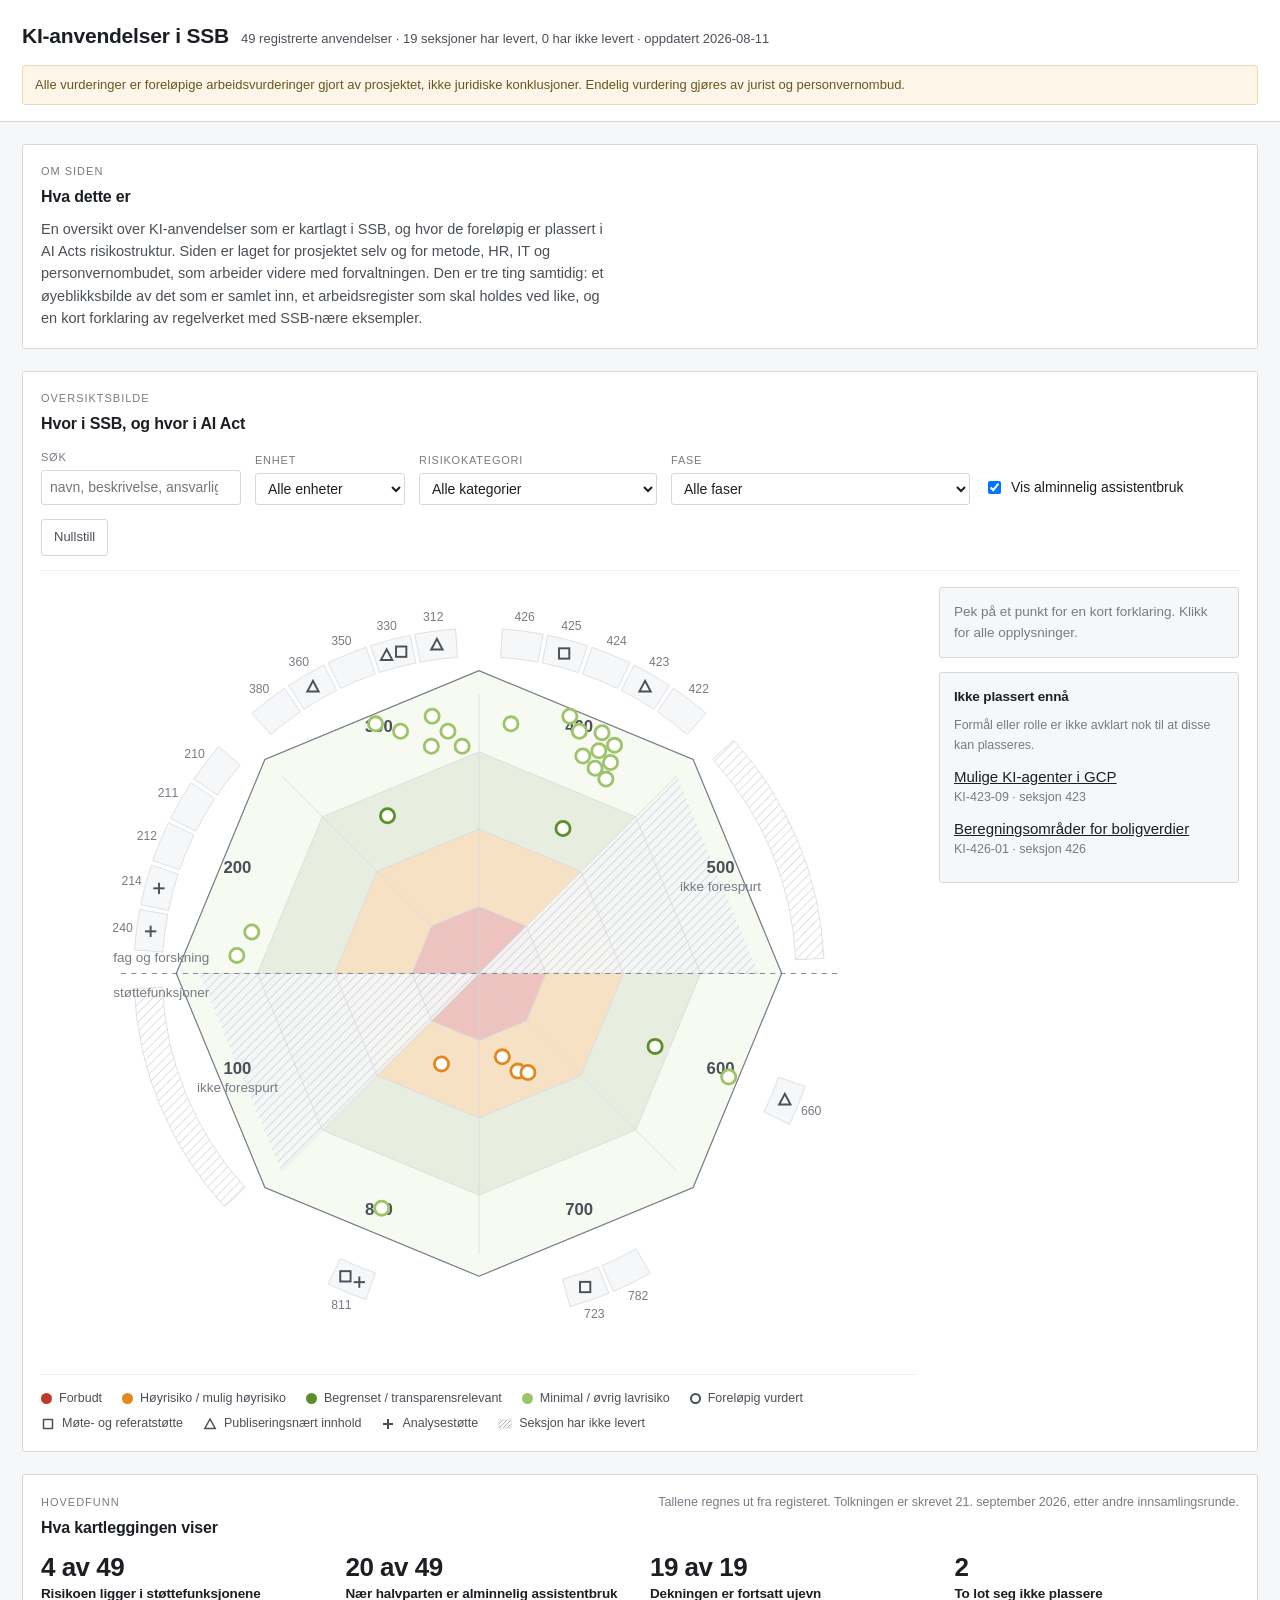
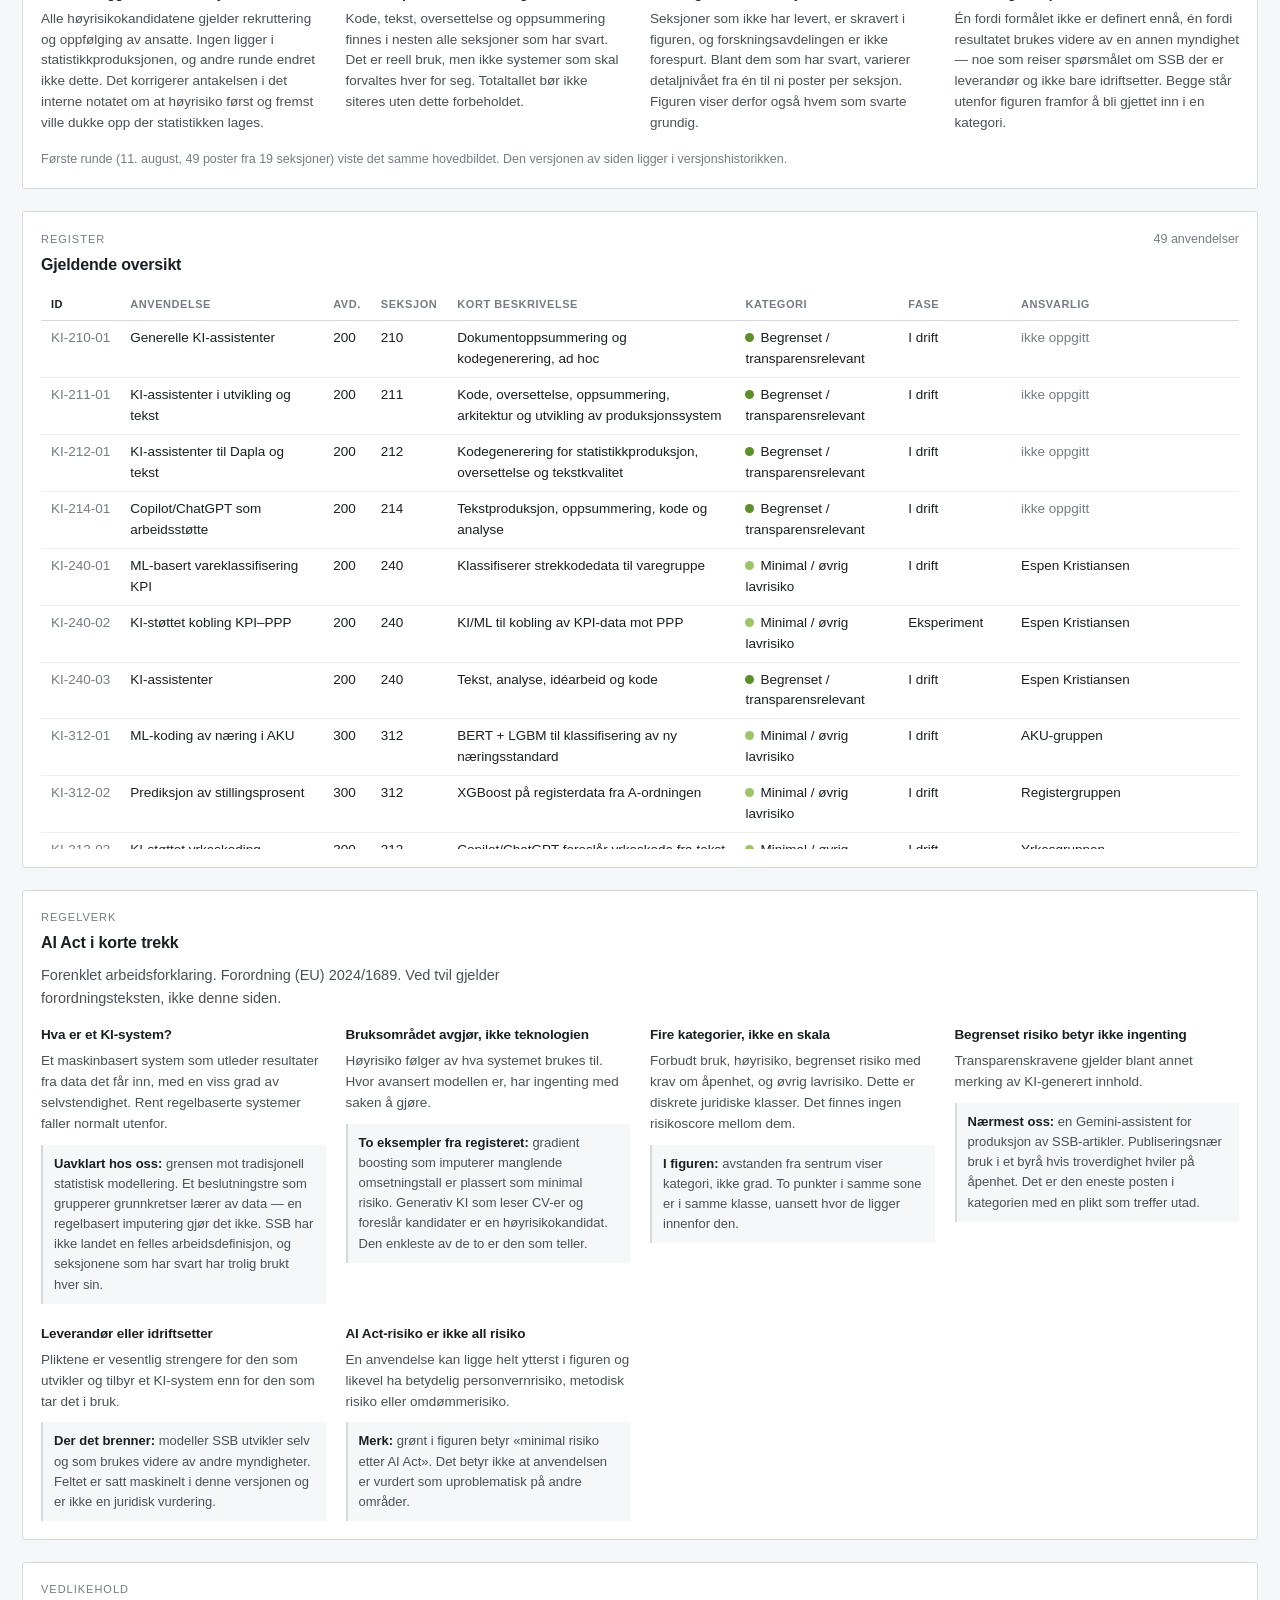
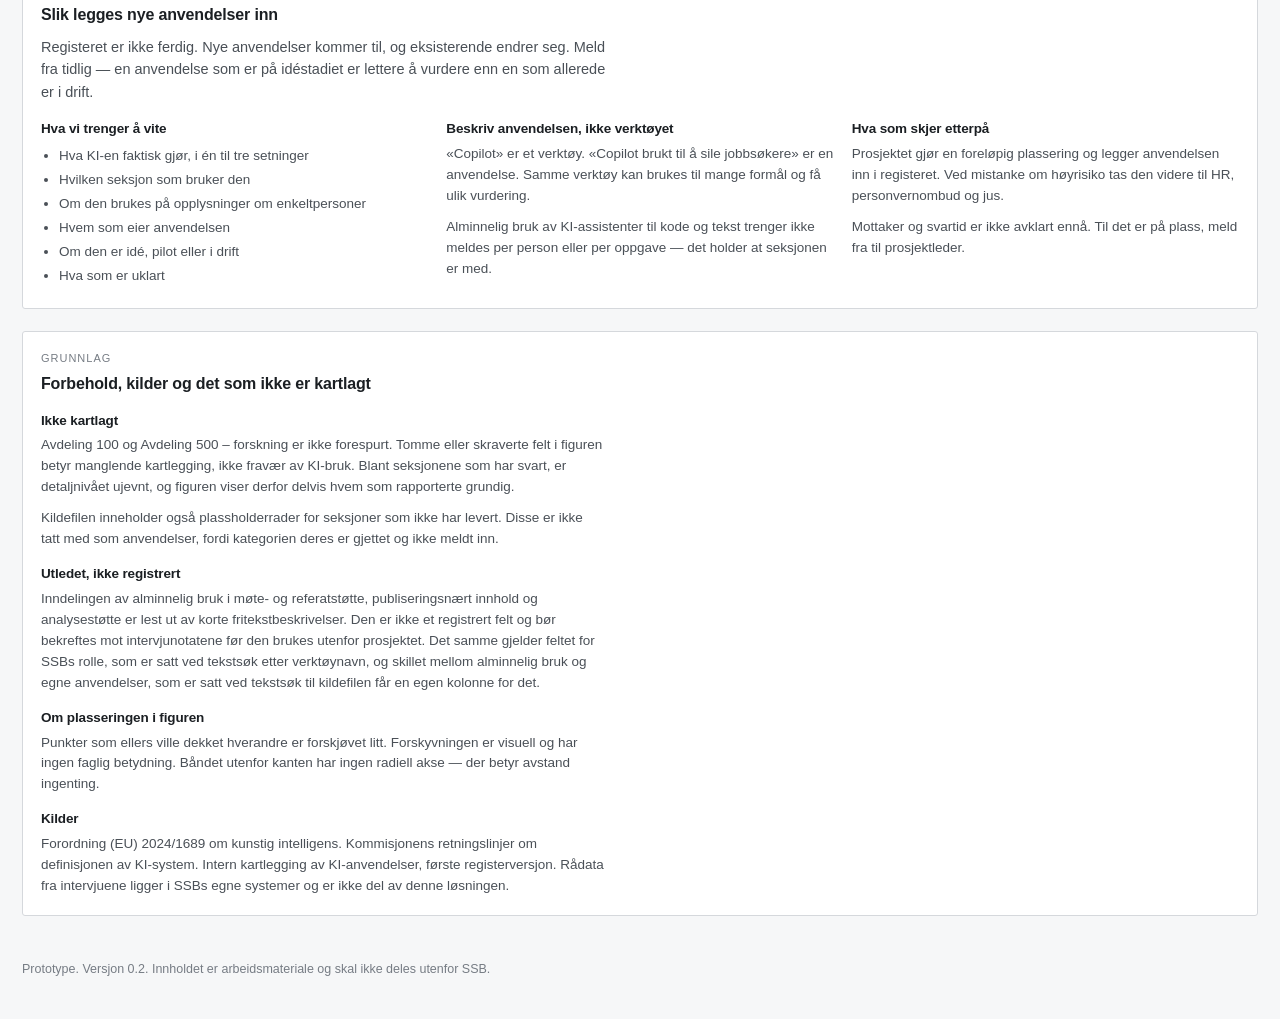
==== commit 74d16731: "Add files via upload" ====
--- a/app/index.html
+++ b/app/index.html
@@ -63,36 +63,38 @@
   </div>
 </section>
 
-<section class="kort">
+<section class="kort" id="rapport" data-tolkning="2026-09-21">
   <div class="hode">
     <div>
-      <div class="eyebrow">Rapport</div>
-      <h2>Hva kartleggingen viste — status 11. august 2026</h2>
-    </div>
-    <span class="notat">Gjelder første innsamlingsrunde med 49 poster. Fryst tekst — registeret har vokst siden.</span>
-  </div>
+      <div class="eyebrow">Hovedfunn</div>
+      <h2>Hva kartleggingen viser</h2>
+    </div>
+    <span class="notat">Tallene regnes ut fra registeret. Tolkningen er skrevet 21. september 2026, etter andre innsamlingsrunde.</span>
+  </div>
+  <p class="avvik" id="rapport-avvik" hidden>Registeret er oppdatert etter at tolkningen under ble skrevet. Tallene er riktige, men teksten kan være utdatert.</p>
   <div class="funn">
     <div>
-      <div class="tall">4 av 49</div>
+      <div class="tall"><span data-tall="hoyrisiko"></span> av <span data-tall="totalt"></span></div>
       <h3>Risikoen ligger i støttefunksjonene</h3>
-      <p>Alle høyrisikokandidatene gjelder rekruttering og oppfølging av ansatte, i avdeling 700 og 800. Ingen ligger i statistikkproduksjonen. Det korrigerer en antakelse i det interne notatet om at høyrisiko først og fremst ville dukke opp i produksjonen av statistikk.</p>
-    </div>
-    <div>
-      <div class="tall">20 av 49</div>
-      <h3>Halvparten er alminnelig assistentbruk</h3>
-      <p>Kode, tekst, oversettelse og oppsummering finnes i nesten hver seksjon som har svart. Det er reell bruk, men det er ikke tjue systemer som skal forvaltes hver for seg. Tallet 49 bør ikke siteres uten dette forbeholdet.</p>
-    </div>
-    <div>
-      <div class="tall">6 av 8</div>
-      <h3>Dekningen er ujevn</h3>
-      <p>Avdeling 100 og 500 er ikke forespurt ennå. Blant dem som har svart, varierer detaljnivået sterkt: én seksjon har meldt ni anvendelser, en annen har meldt tre for hele avdelingen. Figuren viser derfor også hvem som svarte grundig.</p>
-    </div>
-    <div>
-      <div class="tall">2</div>
+      <p>Alle høyrisikokandidatene gjelder rekruttering og oppfølging av ansatte. Ingen ligger i statistikkproduksjonen, og andre runde endret ikke dette. Det korrigerer antakelsen i det interne notatet om at høyrisiko først og fremst ville dukke opp der statistikken lages.</p>
+    </div>
+    <div>
+      <div class="tall"><span data-tall="generell"></span> av <span data-tall="totalt"></span></div>
+      <h3>Nær halvparten er alminnelig assistentbruk</h3>
+      <p>Kode, tekst, oversettelse og oppsummering finnes i nesten alle seksjoner som har svart. Det er reell bruk, men ikke systemer som skal forvaltes hver for seg. Totaltallet bør ikke siteres uten dette forbeholdet.</p>
+    </div>
+    <div>
+      <div class="tall"><span data-tall="levert"></span> av <span data-tall="seksjoner"></span></div>
+      <h3>Dekningen er fortsatt ujevn</h3>
+      <p>Seksjoner som ikke har levert, er skravert i figuren, og forskningsavdelingen er ikke forespurt. Blant dem som har svart, varierer detaljnivået fra én til ni poster per seksjon. Figuren viser derfor også hvem som svarte grundig.</p>
+    </div>
+    <div>
+      <div class="tall" data-tall="uavklart"></div>
       <h3>To lot seg ikke plassere</h3>
-      <p>Én fordi formålet ikke er definert ennå, én fordi resultatet brukes videre av en annen myndighet — noe som reiser spørsmål om SSB der er leverandør og ikke bare idriftsetter. Begge står utenfor figuren framfor å bli gjettet inn i en kategori.</p>
-    </div>
-  </div>
+      <p>Én fordi formålet ikke er definert ennå, én fordi resultatet brukes videre av en annen myndighet — noe som reiser spørsmålet om SSB der er leverandør og ikke bare idriftsetter. Begge står utenfor figuren framfor å bli gjettet inn i en kategori.</p>
+    </div>
+  </div>
+  <p class="notat" style="margin-top:16px">Første runde (11. august, 49 poster fra 19 seksjoner) viste det samme hovedbildet. Den versjonen av siden ligger i versjonshistorikken.</p>
 </section>
 
 <section class="kort">
--- a/app/style.css
+++ b/app/style.css
@@ -137,3 +137,4 @@
 /* v0.2: seksjoner som ikke har levert */
 .band-celle.ikke-levert{fill:url(#skravur);stroke:var(--line)}
 .seksjon-etikett.ikke-levert{fill:#a9aeb4;font-style:italic}
+.avvik{margin:0 0 14px;padding:8px 11px;background:#fdf6e8;border-left:3px solid var(--hoyrisiko);font-size:13px;color:#6b5420}
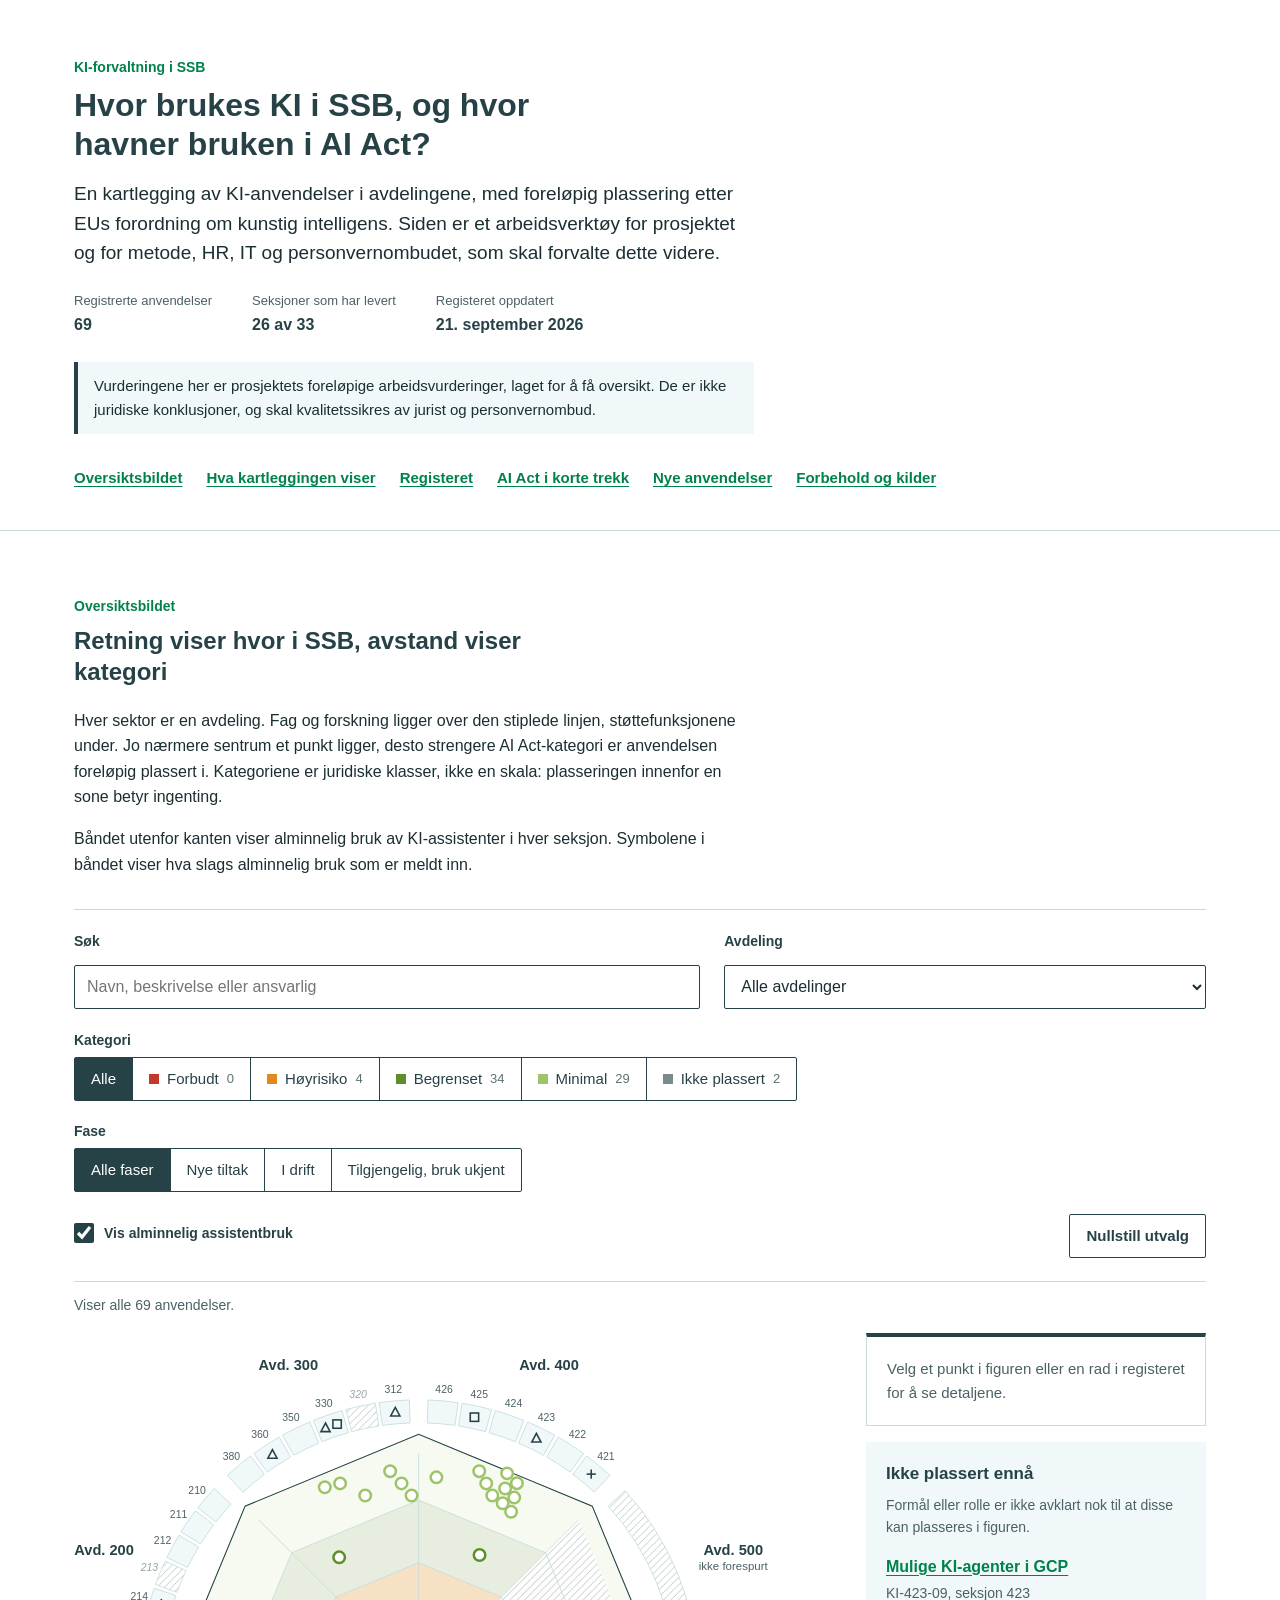
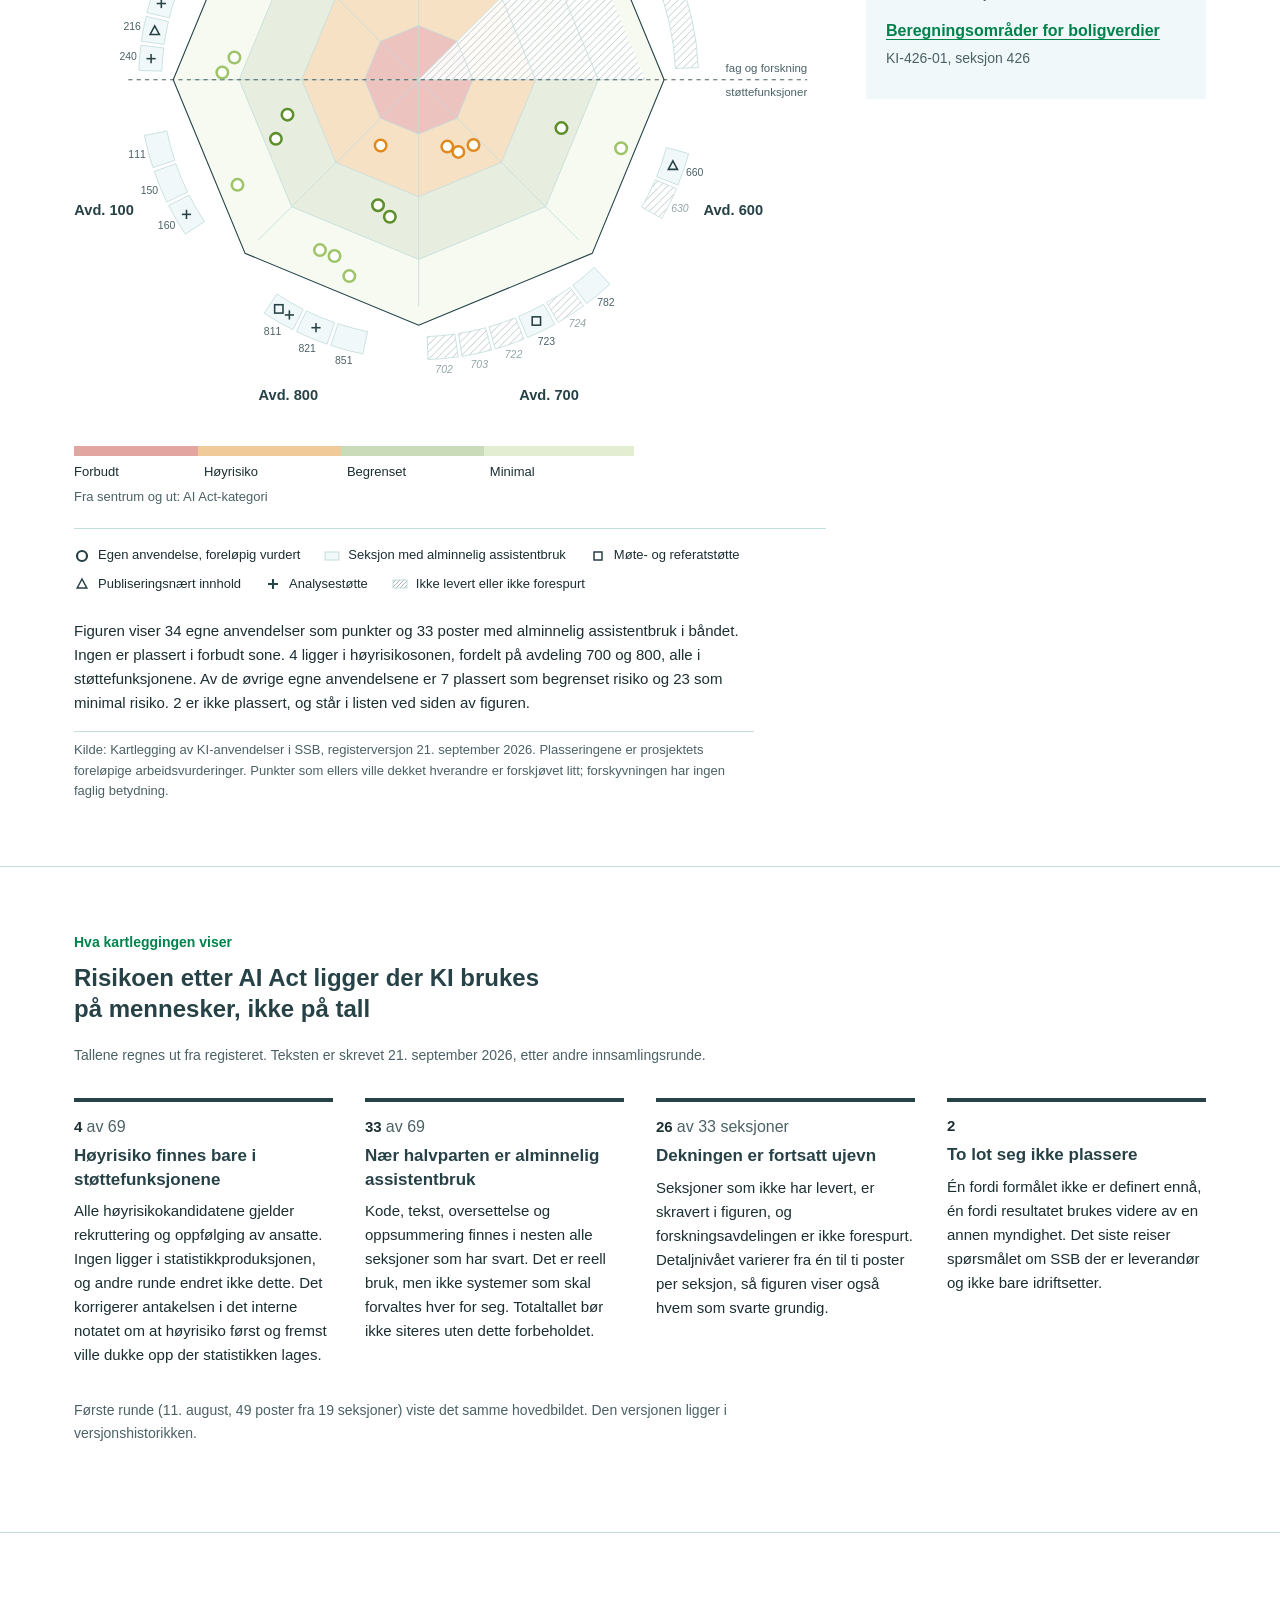
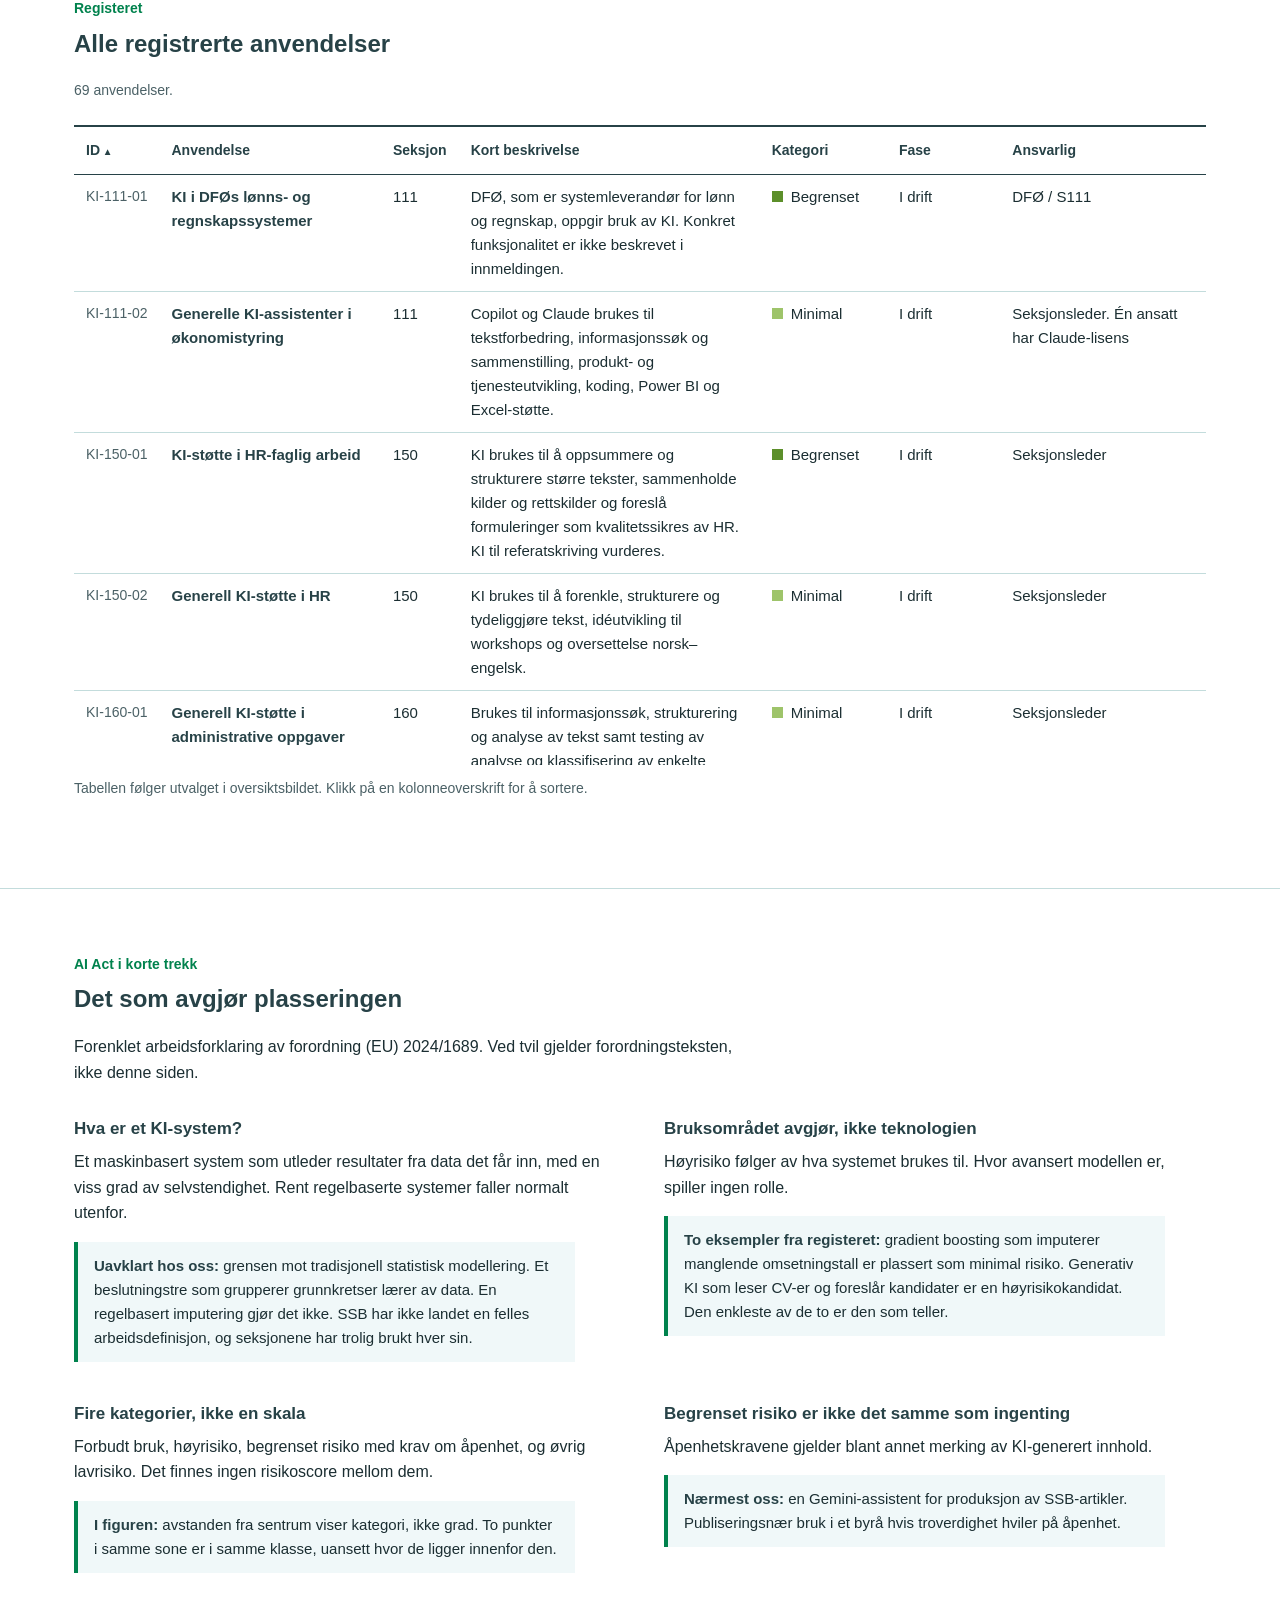
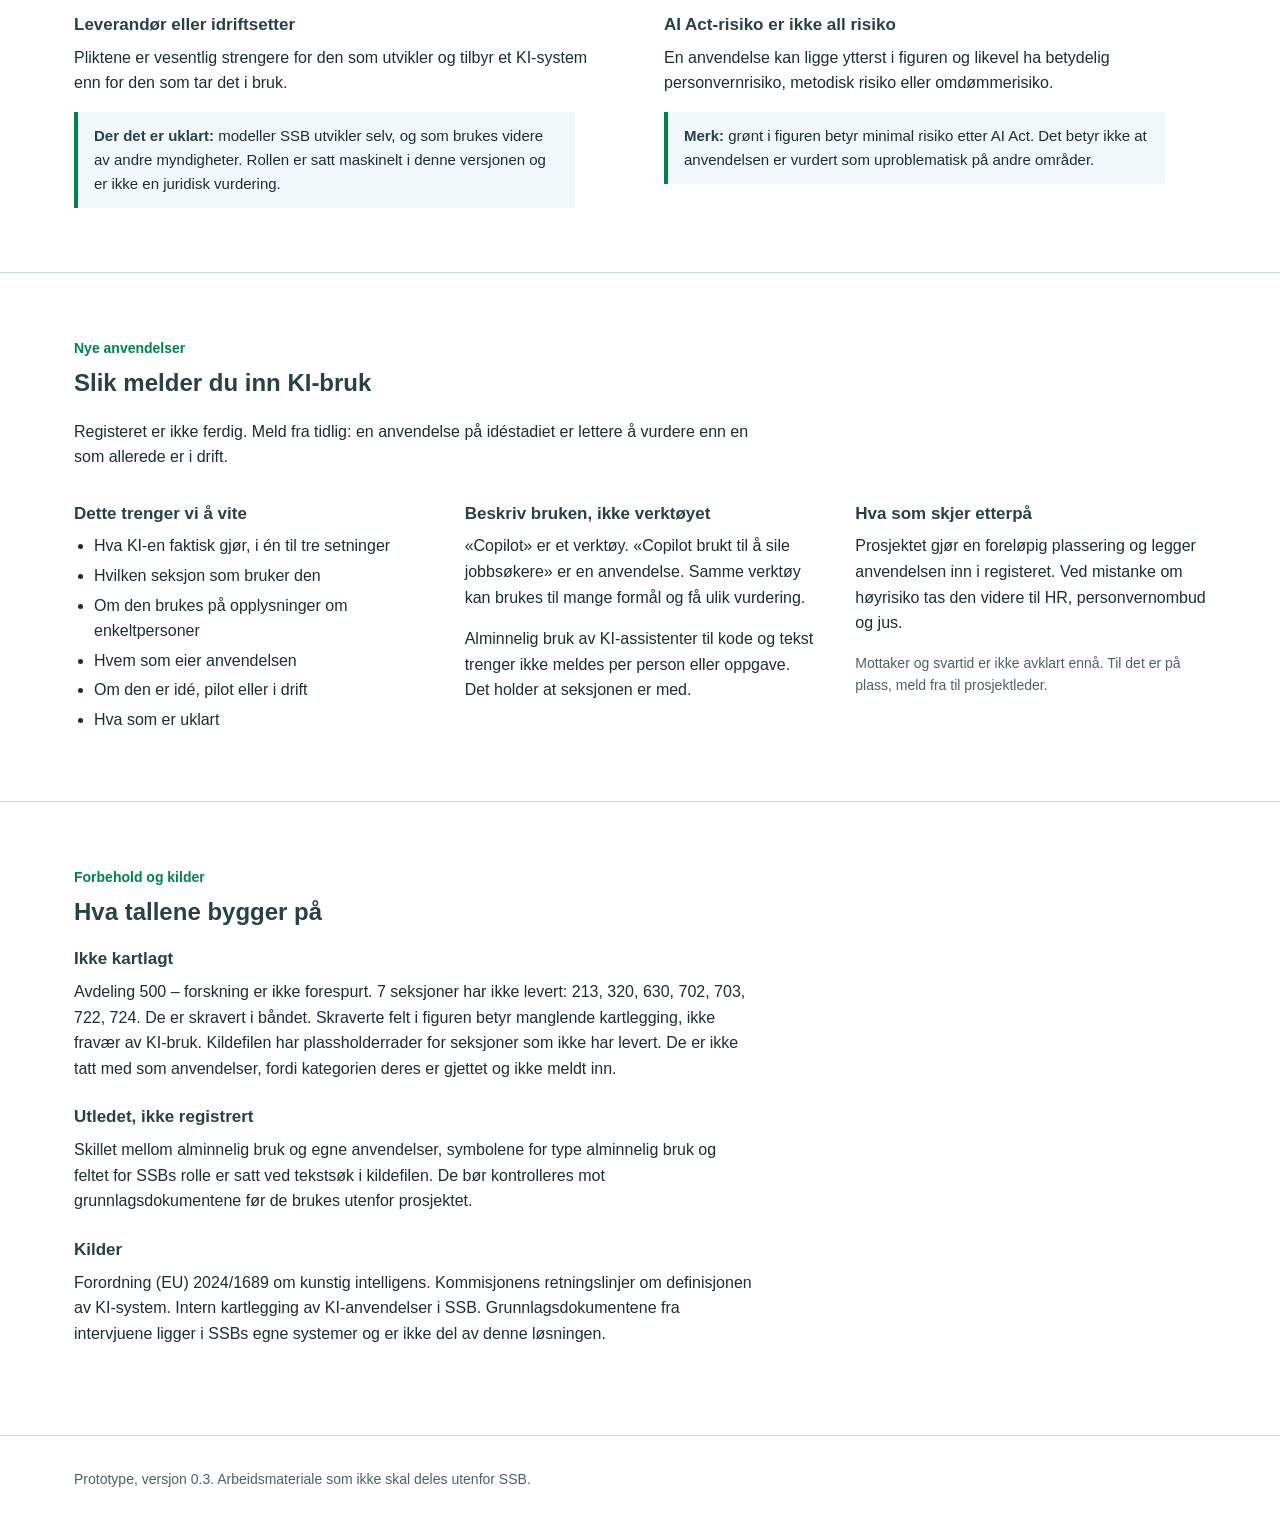
==== commit 8d2bed4b: "Add files via upload" ====
--- a/app/index.html
+++ b/app/index.html
@@ -3,211 +3,246 @@
 <head>
 <meta charset="utf-8">
 <meta name="viewport" content="width=device-width, initial-scale=1">
-<title>KI-anvendelser i SSB</title>
+<title>KI i SSB – kartlegging og foreløpig plassering etter AI Act</title>
 <link rel="stylesheet" href="style.css">
 </head>
 <body>
 
-<header><div class="wrap">
-  <div class="topp">
-    <h1>KI-anvendelser i SSB</h1>
-    <span class="sub" id="sub"></span>
-  </div>
-  <p class="forbehold" id="forbehold"></p>
-</div></header>
+<a class="hopp" href="#oversikt">Hopp til oversiktsbildet</a>
+
+<header class="topp">
+  <div class="ramme">
+    <p class="eyebrow">KI-forvaltning i SSB</p>
+    <h1>Hvor brukes KI i SSB, og hvor havner bruken i AI Act?</h1>
+    <p class="ingress">En kartlegging av KI-anvendelser i avdelingene, med foreløpig plassering etter EUs forordning om kunstig intelligens. Siden er et arbeidsverktøy for prosjektet og for metode, HR, IT og personvernombudet, som skal forvalte dette videre.</p>
+    <dl class="meta" id="meta"></dl>
+    <p class="forbehold" id="forbehold"></p>
+    <nav class="innhold" aria-label="Innhold på siden">
+      <a href="#oversikt">Oversiktsbildet</a>
+      <a href="#funn">Hva kartleggingen viser</a>
+      <a href="#register">Registeret</a>
+      <a href="#aiact">AI Act i korte trekk</a>
+      <a href="#nye">Nye anvendelser</a>
+      <a href="#grunnlag">Forbehold og kilder</a>
+    </nav>
+  </div>
+</header>
 
 <main>
 
-<section class="kort">
-  <div class="eyebrow">Om siden</div>
-  <h2>Hva dette er</h2>
-  <p class="lede" style="margin-top:8px">En oversikt over KI-anvendelser som er kartlagt i SSB, og hvor de foreløpig er plassert i AI Acts risikostruktur. Siden er laget for prosjektet selv og for metode, HR, IT og personvernombudet, som arbeider videre med forvaltningen. Den er tre ting samtidig: et øyeblikksbilde av det som er samlet inn, et arbeidsregister som skal holdes ved like, og en kort forklaring av regelverket med SSB-nære eksempler.</p>
-</section>
-
-<section class="kort">
-  <div class="hode">
-    <div>
-      <div class="eyebrow">Oversiktsbilde</div>
-      <h2>Hvor i SSB, og hvor i AI Act</h2>
-    </div>
-    <span class="notat" id="figur-antall"></span>
-  </div>
-
-  <div class="filtre">
-    <div class="felt"><label for="f-sok">Søk</label>
-      <input type="search" id="f-sok" placeholder="navn, beskrivelse, ansvarlig"></div>
-    <div class="felt"><label for="f-avdeling">Enhet</label><select id="f-avdeling"></select></div>
-    <div class="felt"><label for="f-kategori">Risikokategori</label><select id="f-kategori"></select></div>
-    <div class="felt"><label for="f-fase">Fase</label><select id="f-fase"></select></div>
-    <label class="avkryss"><input type="checkbox" id="f-generell" checked> Vis alminnelig assistentbruk</label>
-    <button class="knapp" id="nullstill">Nullstill</button>
-  </div>
-
-  <div class="figurrad">
-    <div>
-      <svg id="figur" viewBox="0 0 680 600" role="img" aria-labelledby="ft fb">
-        <title id="ft">Kart over KI-anvendelser i SSB</title>
-        <desc id="fb">Retningen viser hvilken avdeling anvendelsen hører til. Avstanden fra sentrum viser hvilken AI Act-kategori den er plassert i. Båndet utenfor kanten viser alminnelig assistentbruk per seksjon.</desc>
-      </svg>
-      <div class="tegn" id="tegn"></div>
-    </div>
-    <div>
-      <div class="detalj-boks" id="detalj">
-        <p class="tom">Pek på et punkt for en kort forklaring. Klikk for alle opplysninger.</p>
-      </div>
-      <div class="detalj-boks" style="margin-top:14px">
-        <h3>Ikke plassert ennå</h3>
-        <div id="uplassert" style="margin-top:8px"></div>
-      </div>
-    </div>
-  </div>
-</section>
-
-<section class="kort" id="rapport" data-tolkning="2026-09-21">
-  <div class="hode">
-    <div>
-      <div class="eyebrow">Hovedfunn</div>
-      <h2>Hva kartleggingen viser</h2>
-    </div>
-    <span class="notat">Tallene regnes ut fra registeret. Tolkningen er skrevet 21. september 2026, etter andre innsamlingsrunde.</span>
-  </div>
-  <p class="avvik" id="rapport-avvik" hidden>Registeret er oppdatert etter at tolkningen under ble skrevet. Tallene er riktige, men teksten kan være utdatert.</p>
-  <div class="funn">
-    <div>
-      <div class="tall"><span data-tall="hoyrisiko"></span> av <span data-tall="totalt"></span></div>
-      <h3>Risikoen ligger i støttefunksjonene</h3>
-      <p>Alle høyrisikokandidatene gjelder rekruttering og oppfølging av ansatte. Ingen ligger i statistikkproduksjonen, og andre runde endret ikke dette. Det korrigerer antakelsen i det interne notatet om at høyrisiko først og fremst ville dukke opp der statistikken lages.</p>
-    </div>
-    <div>
-      <div class="tall"><span data-tall="generell"></span> av <span data-tall="totalt"></span></div>
-      <h3>Nær halvparten er alminnelig assistentbruk</h3>
-      <p>Kode, tekst, oversettelse og oppsummering finnes i nesten alle seksjoner som har svart. Det er reell bruk, men ikke systemer som skal forvaltes hver for seg. Totaltallet bør ikke siteres uten dette forbeholdet.</p>
-    </div>
-    <div>
-      <div class="tall"><span data-tall="levert"></span> av <span data-tall="seksjoner"></span></div>
-      <h3>Dekningen er fortsatt ujevn</h3>
-      <p>Seksjoner som ikke har levert, er skravert i figuren, og forskningsavdelingen er ikke forespurt. Blant dem som har svart, varierer detaljnivået fra én til ni poster per seksjon. Figuren viser derfor også hvem som svarte grundig.</p>
-    </div>
-    <div>
-      <div class="tall" data-tall="uavklart"></div>
-      <h3>To lot seg ikke plassere</h3>
-      <p>Én fordi formålet ikke er definert ennå, én fordi resultatet brukes videre av en annen myndighet — noe som reiser spørsmålet om SSB der er leverandør og ikke bare idriftsetter. Begge står utenfor figuren framfor å bli gjettet inn i en kategori.</p>
-    </div>
-  </div>
-  <p class="notat" style="margin-top:16px">Første runde (11. august, 49 poster fra 19 seksjoner) viste det samme hovedbildet. Den versjonen av siden ligger i versjonshistorikken.</p>
-</section>
-
-<section class="kort">
-  <div class="hode">
-    <div>
-      <div class="eyebrow">Register</div>
-      <h2>Gjeldende oversikt</h2>
-    </div>
-    <span class="notat" id="tabell-antall"></span>
-  </div>
-  <div class="hylse">
-    <table id="tabell">
-      <thead><tr>
-        <th data-felt="id">ID</th><th data-felt="navn">Anvendelse</th>
-        <th data-felt="avdeling">Avd.</th><th data-felt="seksjon">Seksjon</th>
-        <th data-felt="beskrivelse">Kort beskrivelse</th>
-        <th data-felt="risikokategori">Kategori</th><th data-felt="fase">Fase</th>
-        <th data-felt="ansvarlig">Ansvarlig</th>
-      </tr></thead>
-      <tbody></tbody>
-    </table>
-  </div>
-</section>
-
-<section class="kort">
-  <div class="eyebrow">Regelverk</div>
-  <h2>AI Act i korte trekk</h2>
-  <p class="lede" style="margin:8px 0 16px">Forenklet arbeidsforklaring. Forordning (EU) 2024/1689. Ved tvil gjelder forordningsteksten, ikke denne siden.</p>
-  <div class="akt">
-    <div>
-      <h3>Hva er et KI-system?</h3>
-      <p>Et maskinbasert system som utleder resultater fra data det får inn, med en viss grad av selvstendighet. Rent regelbaserte systemer faller normalt utenfor.</p>
-      <div class="eks"><b>Uavklart hos oss:</b> grensen mot tradisjonell statistisk modellering. Et beslutningstre som grupperer grunnkretser lærer av data — en regelbasert imputering gjør det ikke. SSB har ikke landet en felles arbeidsdefinisjon, og seksjonene som har svart har trolig brukt hver sin.</div>
-    </div>
-    <div>
-      <h3>Bruksområdet avgjør, ikke teknologien</h3>
-      <p>Høyrisiko følger av hva systemet brukes til. Hvor avansert modellen er, har ingenting med saken å gjøre.</p>
-      <div class="eks"><b>To eksempler fra registeret:</b> gradient boosting som imputerer manglende omsetningstall er plassert som minimal risiko. Generativ KI som leser CV-er og foreslår kandidater er en høyrisikokandidat. Den enkleste av de to er den som teller.</div>
-    </div>
-    <div>
-      <h3>Fire kategorier, ikke en skala</h3>
-      <p>Forbudt bruk, høyrisiko, begrenset risiko med krav om åpenhet, og øvrig lavrisiko. Dette er diskrete juridiske klasser. Det finnes ingen risikoscore mellom dem.</p>
-      <div class="eks"><b>I figuren:</b> avstanden fra sentrum viser kategori, ikke grad. To punkter i samme sone er i samme klasse, uansett hvor de ligger innenfor den.</div>
-    </div>
-    <div>
-      <h3>Begrenset risiko betyr ikke ingenting</h3>
-      <p>Transparenskravene gjelder blant annet merking av KI-generert innhold.</p>
-      <div class="eks"><b>Nærmest oss:</b> en Gemini-assistent for produksjon av SSB-artikler. Publiseringsnær bruk i et byrå hvis troverdighet hviler på åpenhet. Det er den eneste posten i kategorien med en plikt som treffer utad.</div>
-    </div>
-    <div>
-      <h3>Leverandør eller idriftsetter</h3>
-      <p>Pliktene er vesentlig strengere for den som utvikler og tilbyr et KI-system enn for den som tar det i bruk.</p>
-      <div class="eks"><b>Der det brenner:</b> modeller SSB utvikler selv og som brukes videre av andre myndigheter. Feltet er satt maskinelt i denne versjonen og er ikke en juridisk vurdering.</div>
-    </div>
-    <div>
-      <h3>AI Act-risiko er ikke all risiko</h3>
-      <p>En anvendelse kan ligge helt ytterst i figuren og likevel ha betydelig personvernrisiko, metodisk risiko eller omdømmerisiko.</p>
-      <div class="eks"><b>Merk:</b> grønt i figuren betyr «minimal risiko etter AI Act». Det betyr ikke at anvendelsen er vurdert som uproblematisk på andre områder.</div>
-    </div>
-  </div>
-</section>
-
-<section class="kort">
-  <div class="eyebrow">Vedlikehold</div>
-  <h2>Slik legges nye anvendelser inn</h2>
-  <p class="lede" style="margin:8px 0 16px">Registeret er ikke ferdig. Nye anvendelser kommer til, og eksisterende endrer seg. Meld fra tidlig — en anvendelse som er på idéstadiet er lettere å vurdere enn en som allerede er i drift.</p>
-  <div class="sti">
-    <div>
-      <h3>Hva vi trenger å vite</h3>
-      <ul>
-        <li>Hva KI-en faktisk gjør, i én til tre setninger</li>
-        <li>Hvilken seksjon som bruker den</li>
-        <li>Om den brukes på opplysninger om enkeltpersoner</li>
-        <li>Hvem som eier anvendelsen</li>
-        <li>Om den er idé, pilot eller i drift</li>
-        <li>Hva som er uklart</li>
-      </ul>
-    </div>
-    <div>
-      <h3>Beskriv anvendelsen, ikke verktøyet</h3>
-      <p>«Copilot» er et verktøy. «Copilot brukt til å sile jobbsøkere» er en anvendelse. Samme verktøy kan brukes til mange formål og få ulik vurdering.</p>
-      <p>Alminnelig bruk av KI-assistenter til kode og tekst trenger ikke meldes per person eller per oppgave — det holder at seksjonen er med.</p>
-    </div>
-    <div>
-      <h3>Hva som skjer etterpå</h3>
-      <p>Prosjektet gjør en foreløpig plassering og legger anvendelsen inn i registeret. Ved mistanke om høyrisiko tas den videre til HR, personvernombud og jus.</p>
-      <p class="notat" style="margin-top:8px">Mottaker og svartid er ikke avklart ennå. Til det er på plass, meld fra til prosjektleder.</p>
-    </div>
-  </div>
-</section>
-
-<section class="kort">
-  <div class="eyebrow">Grunnlag</div>
-  <h2>Forbehold, kilder og det som ikke er kartlagt</h2>
-  <div class="kilder">
-    <h3>Ikke kartlagt</h3>
-    <p><span id="dekning-tekst"></span> Tomme eller skraverte felt i figuren betyr manglende kartlegging, ikke fravær av KI-bruk. Blant seksjonene som har svart, er detaljnivået ujevnt, og figuren viser derfor delvis hvem som rapporterte grundig.</p><p>Kildefilen inneholder også plassholderrader for seksjoner som ikke har levert. Disse er ikke tatt med som anvendelser, fordi kategorien deres er gjettet og ikke meldt inn.</p>
-    <h3>Utledet, ikke registrert</h3>
-    <p>Inndelingen av alminnelig bruk i møte- og referatstøtte, publiseringsnært innhold og analysestøtte er lest ut av korte fritekstbeskrivelser. Den er ikke et registrert felt og bør bekreftes mot intervjunotatene før den brukes utenfor prosjektet. Det samme gjelder feltet for SSBs rolle, som er satt ved tekstsøk etter verktøynavn, og skillet mellom alminnelig bruk og egne anvendelser, som er satt ved tekstsøk til kildefilen får en egen kolonne for det.</p>
-    <h3>Om plasseringen i figuren</h3>
-    <p>Punkter som ellers ville dekket hverandre er forskjøvet litt. Forskyvningen er visuell og har ingen faglig betydning. Båndet utenfor kanten har ingen radiell akse — der betyr avstand ingenting.</p>
-    <h3>Kilder</h3>
-    <p>Forordning (EU) 2024/1689 om kunstig intelligens. Kommisjonens retningslinjer om definisjonen av KI-system. Intern kartlegging av KI-anvendelser, første registerversjon. Rådata fra intervjuene ligger i SSBs egne systemer og er ikke del av denne løsningen.</p>
+<section class="seksjon" id="oversikt" aria-labelledby="h-oversikt">
+  <div class="ramme">
+    <p class="eyebrow">Oversiktsbildet</p>
+    <h2 id="h-oversikt">Retning viser hvor i SSB, avstand viser kategori</h2>
+    <div class="tekst">
+      <p>Hver sektor er en avdeling. Fag og forskning ligger over den stiplede linjen, støttefunksjonene under. Jo nærmere sentrum et punkt ligger, desto strengere AI Act-kategori er anvendelsen foreløpig plassert i. Kategoriene er juridiske klasser, ikke en skala: plasseringen innenfor en sone betyr ingenting.</p>
+      <p>Båndet utenfor kanten viser alminnelig bruk av KI-assistenter i hver seksjon. Symbolene i båndet viser hva slags alminnelig bruk som er meldt inn.</p>
+    </div>
+
+    <div class="kontroller" role="group" aria-label="Filtrer anvendelsene">
+      <div class="felt felt-sok">
+        <label for="f-sok">Søk</label>
+        <input type="search" id="f-sok" placeholder="Navn, beskrivelse eller ansvarlig" autocomplete="off">
+      </div>
+      <div class="felt">
+        <label for="f-avdeling">Avdeling</label>
+        <select id="f-avdeling"></select>
+      </div>
+      <fieldset class="felt knapperad">
+        <legend>Kategori</legend>
+        <div id="f-kategori" class="knapper"></div>
+      </fieldset>
+      <fieldset class="felt knapperad">
+        <legend>Fase</legend>
+        <div id="f-fase" class="knapper"></div>
+      </fieldset>
+      <div class="felt felt-valg">
+        <label class="avkryss"><input type="checkbox" id="f-generell" checked> Vis alminnelig assistentbruk</label>
+        <button type="button" class="knapp-sekundaer" id="nullstill">Nullstill utvalg</button>
+      </div>
+    </div>
+    <p class="utvalg" id="utvalg" aria-live="polite"></p>
+
+    <div class="figurrad">
+      <figure class="figur">
+        <div class="figur-hylse" tabindex="-1"><svg id="figur" viewBox="10 -32 720 668" role="img" aria-label="Kart over KI-anvendelser i SSB" aria-describedby="figur-oppsummering"></svg></div>
+        <div class="akse" id="akse" aria-hidden="true"></div>
+        <div class="symboler" id="symboler"></div>
+        <figcaption>
+          <p id="figur-oppsummering"></p>
+          <p class="kilde">Kilde: Kartlegging av KI-anvendelser i SSB, <span id="kilde-dato"></span>. Plasseringene er prosjektets foreløpige arbeidsvurderinger. Punkter som ellers ville dekket hverandre er forskjøvet litt; forskyvningen har ingen faglig betydning.</p>
+        </figcaption>
+      </figure>
+
+      <aside class="sidefelt" aria-label="Detaljer om valgt anvendelse">
+        <div class="detalj-boks" id="detalj" tabindex="-1">
+          <p class="tom">Velg et punkt i figuren eller en rad i registeret for å se detaljene.</p>
+        </div>
+        <div class="uplassert-boks">
+          <h3>Ikke plassert ennå</h3>
+          <div id="uplassert"></div>
+        </div>
+      </aside>
+    </div>
+  </div>
+</section>
+
+<section class="seksjon" id="funn" aria-labelledby="h-funn" data-tolkning="2026-09-21">
+  <div class="ramme">
+    <p class="eyebrow">Hva kartleggingen viser</p>
+    <h2 id="h-funn">Risikoen etter AI Act ligger der KI brukes på mennesker, ikke på tall</h2>
+    <p class="notat">Tallene regnes ut fra registeret. Teksten er skrevet 21. september 2026, etter andre innsamlingsrunde.</p>
+    <p class="avvik" id="rapport-avvik" hidden>Registeret er oppdatert etter at teksten under ble skrevet. Tallene er riktige, men tolkningen kan være utdatert.</p>
+    <div class="funn">
+      <div class="funn-post">
+        <p class="tall"><span data-tall="hoyrisiko"></span> <span class="tall-av">av <span data-tall="totalt"></span></span></p>
+        <h3>Høyrisiko finnes bare i støttefunksjonene</h3>
+        <p>Alle høyrisikokandidatene gjelder rekruttering og oppfølging av ansatte. Ingen ligger i statistikkproduksjonen, og andre runde endret ikke dette. Det korrigerer antakelsen i det interne notatet om at høyrisiko først og fremst ville dukke opp der statistikken lages.</p>
+      </div>
+      <div class="funn-post">
+        <p class="tall"><span data-tall="generell"></span> <span class="tall-av">av <span data-tall="totalt"></span></span></p>
+        <h3>Nær halvparten er alminnelig assistentbruk</h3>
+        <p>Kode, tekst, oversettelse og oppsummering finnes i nesten alle seksjoner som har svart. Det er reell bruk, men ikke systemer som skal forvaltes hver for seg. Totaltallet bør ikke siteres uten dette forbeholdet.</p>
+      </div>
+      <div class="funn-post">
+        <p class="tall"><span data-tall="levert"></span> <span class="tall-av">av <span data-tall="seksjoner"></span> seksjoner</span></p>
+        <h3>Dekningen er fortsatt ujevn</h3>
+        <p>Seksjoner som ikke har levert, er skravert i figuren, og forskningsavdelingen er ikke forespurt. Detaljnivået varierer fra én til ti poster per seksjon, så figuren viser også hvem som svarte grundig.</p>
+      </div>
+      <div class="funn-post">
+        <p class="tall" data-tall="uavklart"></p>
+        <h3>To lot seg ikke plassere</h3>
+        <p>Én fordi formålet ikke er definert ennå, én fordi resultatet brukes videre av en annen myndighet. Det siste reiser spørsmålet om SSB der er leverandør og ikke bare idriftsetter.</p>
+      </div>
+    </div>
+    <p class="notat">Første runde (11. august, 49 poster fra 19 seksjoner) viste det samme hovedbildet. Den versjonen ligger i versjonshistorikken.</p>
+  </div>
+</section>
+
+<section class="seksjon" id="register" aria-labelledby="h-register">
+  <div class="ramme">
+    <p class="eyebrow">Registeret</p>
+    <h2 id="h-register">Alle registrerte anvendelser</h2>
+    <p class="notat" id="tabell-antall"></p>
+    <div class="tabellhylse" role="region" aria-labelledby="h-register" tabindex="0">
+      <table id="tabell">
+        <thead><tr>
+          <th scope="col"><button type="button" data-felt="id">ID</button></th>
+          <th scope="col"><button type="button" data-felt="navn">Anvendelse</button></th>
+          <th scope="col"><button type="button" data-felt="seksjon">Seksjon</button></th>
+          <th scope="col"><button type="button" data-felt="beskrivelse">Kort beskrivelse</button></th>
+          <th scope="col"><button type="button" data-felt="risikokategori">Kategori</button></th>
+          <th scope="col"><button type="button" data-felt="fase">Fase</button></th>
+          <th scope="col"><button type="button" data-felt="ansvarlig">Ansvarlig</button></th>
+        </tr></thead>
+        <tbody></tbody>
+      </table>
+    </div>
+    <p class="notat">Tabellen følger utvalget i oversiktsbildet. Klikk på en kolonneoverskrift for å sortere.</p>
+  </div>
+</section>
+
+<section class="seksjon" id="aiact" aria-labelledby="h-aiact">
+  <div class="ramme">
+    <p class="eyebrow">AI Act i korte trekk</p>
+    <h2 id="h-aiact">Det som avgjør plasseringen</h2>
+    <p class="tekst">Forenklet arbeidsforklaring av forordning (EU) 2024/1689. Ved tvil gjelder forordningsteksten, ikke denne siden.</p>
+    <div class="regler">
+      <div class="regel">
+        <h3>Hva er et KI-system?</h3>
+        <p>Et maskinbasert system som utleder resultater fra data det får inn, med en viss grad av selvstendighet. Rent regelbaserte systemer faller normalt utenfor.</p>
+        <p class="eksempel"><strong>Uavklart hos oss:</strong> grensen mot tradisjonell statistisk modellering. Et beslutningstre som grupperer grunnkretser lærer av data. En regelbasert imputering gjør det ikke. SSB har ikke landet en felles arbeidsdefinisjon, og seksjonene har trolig brukt hver sin.</p>
+      </div>
+      <div class="regel">
+        <h3>Bruksområdet avgjør, ikke teknologien</h3>
+        <p>Høyrisiko følger av hva systemet brukes til. Hvor avansert modellen er, spiller ingen rolle.</p>
+        <p class="eksempel"><strong>To eksempler fra registeret:</strong> gradient boosting som imputerer manglende omsetningstall er plassert som minimal risiko. Generativ KI som leser CV-er og foreslår kandidater er en høyrisikokandidat. Den enkleste av de to er den som teller.</p>
+      </div>
+      <div class="regel">
+        <h3>Fire kategorier, ikke en skala</h3>
+        <p>Forbudt bruk, høyrisiko, begrenset risiko med krav om åpenhet, og øvrig lavrisiko. Det finnes ingen risikoscore mellom dem.</p>
+        <p class="eksempel"><strong>I figuren:</strong> avstanden fra sentrum viser kategori, ikke grad. To punkter i samme sone er i samme klasse, uansett hvor de ligger innenfor den.</p>
+      </div>
+      <div class="regel">
+        <h3>Begrenset risiko er ikke det samme som ingenting</h3>
+        <p>Åpenhetskravene gjelder blant annet merking av KI-generert innhold.</p>
+        <p class="eksempel"><strong>Nærmest oss:</strong> en Gemini-assistent for produksjon av SSB-artikler. Publiseringsnær bruk i et byrå hvis troverdighet hviler på åpenhet.</p>
+      </div>
+      <div class="regel">
+        <h3>Leverandør eller idriftsetter</h3>
+        <p>Pliktene er vesentlig strengere for den som utvikler og tilbyr et KI-system enn for den som tar det i bruk.</p>
+        <p class="eksempel"><strong>Der det er uklart:</strong> modeller SSB utvikler selv, og som brukes videre av andre myndigheter. Rollen er satt maskinelt i denne versjonen og er ikke en juridisk vurdering.</p>
+      </div>
+      <div class="regel">
+        <h3>AI Act-risiko er ikke all risiko</h3>
+        <p>En anvendelse kan ligge ytterst i figuren og likevel ha betydelig personvernrisiko, metodisk risiko eller omdømmerisiko.</p>
+        <p class="eksempel"><strong>Merk:</strong> grønt i figuren betyr minimal risiko etter AI Act. Det betyr ikke at anvendelsen er vurdert som uproblematisk på andre områder.</p>
+      </div>
+    </div>
+  </div>
+</section>
+
+<section class="seksjon" id="nye" aria-labelledby="h-nye">
+  <div class="ramme">
+    <p class="eyebrow">Nye anvendelser</p>
+    <h2 id="h-nye">Slik melder du inn KI-bruk</h2>
+    <p class="tekst">Registeret er ikke ferdig. Meld fra tidlig: en anvendelse på idéstadiet er lettere å vurdere enn en som allerede er i drift.</p>
+    <div class="sti">
+      <div>
+        <h3>Dette trenger vi å vite</h3>
+        <ul>
+          <li>Hva KI-en faktisk gjør, i én til tre setninger</li>
+          <li>Hvilken seksjon som bruker den</li>
+          <li>Om den brukes på opplysninger om enkeltpersoner</li>
+          <li>Hvem som eier anvendelsen</li>
+          <li>Om den er idé, pilot eller i drift</li>
+          <li>Hva som er uklart</li>
+        </ul>
+      </div>
+      <div>
+        <h3>Beskriv bruken, ikke verktøyet</h3>
+        <p>«Copilot» er et verktøy. «Copilot brukt til å sile jobbsøkere» er en anvendelse. Samme verktøy kan brukes til mange formål og få ulik vurdering.</p>
+        <p>Alminnelig bruk av KI-assistenter til kode og tekst trenger ikke meldes per person eller oppgave. Det holder at seksjonen er med.</p>
+      </div>
+      <div>
+        <h3>Hva som skjer etterpå</h3>
+        <p>Prosjektet gjør en foreløpig plassering og legger anvendelsen inn i registeret. Ved mistanke om høyrisiko tas den videre til HR, personvernombud og jus.</p>
+        <p class="notat">Mottaker og svartid er ikke avklart ennå. Til det er på plass, meld fra til prosjektleder.</p>
+      </div>
+    </div>
+  </div>
+</section>
+
+<section class="seksjon" id="grunnlag" aria-labelledby="h-grunnlag">
+  <div class="ramme">
+    <p class="eyebrow">Forbehold og kilder</p>
+    <h2 id="h-grunnlag">Hva tallene bygger på</h2>
+    <div class="tekst">
+      <h3>Ikke kartlagt</h3>
+      <p><span id="dekning-tekst"></span> Skraverte felt i figuren betyr manglende kartlegging, ikke fravær av KI-bruk. Kildefilen har plassholderrader for seksjoner som ikke har levert. De er ikke tatt med som anvendelser, fordi kategorien deres er gjettet og ikke meldt inn.</p>
+      <h3>Utledet, ikke registrert</h3>
+      <p>Skillet mellom alminnelig bruk og egne anvendelser, symbolene for type alminnelig bruk og feltet for SSBs rolle er satt ved tekstsøk i kildefilen. De bør kontrolleres mot grunnlagsdokumentene før de brukes utenfor prosjektet.</p>
+      <h3>Kilder</h3>
+      <p>Forordning (EU) 2024/1689 om kunstig intelligens. Kommisjonens retningslinjer om definisjonen av KI-system. Intern kartlegging av KI-anvendelser i SSB. Grunnlagsdokumentene fra intervjuene ligger i SSBs egne systemer og er ikke del av denne løsningen.</p>
+    </div>
   </div>
 </section>
 
 </main>
 
-<footer>Prototype. Versjon 0.2. Innholdet er arbeidsmateriale og skal ikke deles utenfor SSB.</footer>
-
-<div id="tips"></div>
-
-<div id="feil" class="kort" hidden style="max-width:700px;margin:22px auto"><h2>Fant ikke data.json</h2><p>Nettleseren blokkerer lesing av data.json når siden åpnes direkte fra disk. Start en lokal server i mappen:</p><code>python3 -m http.server 8000</code></div>
+<footer class="bunn">
+  <div class="ramme">
+    <p>Prototype, versjon 0.3. Arbeidsmateriale som ikke skal deles utenfor SSB.</p>
+  </div>
+</footer>
+
+<div id="tips" role="tooltip"></div>
+
+<div id="feil" class="feil" hidden>
+  <h2>Fant ikke data.json</h2>
+  <p>Nettleseren blokkerer lesing av data.json når siden åpnes direkte fra disk. Start en lokal server i mappen og åpne adressen den skriver ut:</p>
+  <code>python3 -m http.server 8000</code>
+</div>
 
 <!--DATA-->
 <script src="app.js"></script>
--- a/app/style.css
+++ b/app/style.css
@@ -1,140 +1,344 @@
-:root{
---ink:#1b1f23;--ink2:#4a5057;--ink3:#767c84;
---line:#d5d8dc;--line2:#eceef0;--paper:#fff;--paper2:#f6f7f8;
---forbudt:#c0392b;--hoyrisiko:#e08a1e;--begrenset:#5c8f2a;--minimal:#9ec46a;--uavklart:#7a7f86;
---gap:22px;--r:3px;
-}
-*{box-sizing:border-box}
-body{margin:0;background:var(--paper2);color:var(--ink);
-font:15px/1.55 -apple-system,BlinkMacSystemFont,"Segoe UI",Roboto,Helvetica,Arial,sans-serif}
-h1,h2,h3{font-weight:600;letter-spacing:-.01em;margin:0}
-h1{font-size:21px}
-h2{font-size:16px}
-h3{font-size:13.5px}
-p{margin:0 0 10px}
-p:last-child{margin-bottom:0}
-
-header{background:var(--paper);border-bottom:1px solid var(--line);padding:20px var(--gap) 16px}
-.wrap{max-width:1360px;margin:0 auto}
-.topp{display:flex;flex-wrap:wrap;align-items:baseline;gap:12px}
-.sub{color:var(--ink2);font-size:13px}
-.forbehold{margin-top:12px;padding:9px 12px;background:#fdf6e8;border:1px solid #ecd9ae;
-border-radius:var(--r);font-size:13px;color:#6b5420}
-
-main{max-width:1360px;margin:0 auto;padding:var(--gap)}
-section.kort{background:var(--paper);border:1px solid var(--line);border-radius:var(--r);
-padding:18px;margin-bottom:var(--gap)}
-.hode{display:flex;justify-content:space-between;align-items:baseline;gap:14px;
-margin-bottom:12px;flex-wrap:wrap}
-.eyebrow{font-size:11px;text-transform:uppercase;letter-spacing:.09em;color:var(--ink3);
-margin-bottom:5px}
-.notat{color:var(--ink3);font-size:12.5px}
-.lede{max-width:70ch;color:var(--ink2);font-size:14.5px}
-
-/* filtre */
-.filtre{display:flex;flex-wrap:wrap;gap:14px;align-items:flex-end;
-padding-bottom:14px;margin-bottom:16px;border-bottom:1px solid var(--line2)}
-.felt{display:flex;flex-direction:column;gap:4px}
-.felt label{font-size:11px;text-transform:uppercase;letter-spacing:.07em;color:var(--ink3)}
-select,input[type=search]{font:inherit;font-size:14px;padding:6px 8px;border:1px solid var(--line);
-border-radius:var(--r);background:var(--paper);color:var(--ink);min-width:150px}
-input[type=search]{min-width:200px}
-.avkryss{display:flex;align-items:center;gap:7px;font-size:14px;padding-bottom:7px;cursor:pointer}
-.knapp{font:inherit;font-size:13px;background:none;border:1px solid var(--line);
-border-radius:var(--r);padding:7px 12px;cursor:pointer;color:var(--ink2)}
-.knapp:hover{background:var(--paper2)}
-
-/* figur + panel */
-.figurrad{display:grid;grid-template-columns:minmax(0,1fr) 300px;gap:var(--gap);align-items:start}
-svg#figur{display:block;width:100%;height:auto}
-.sektor-etikett{font-size:13px;font-weight:600;fill:var(--ink2)}
-.seksjon-etikett{font-size:9.5px;fill:var(--ink3)}
-.akse-etikett{font-size:10.5px;fill:var(--ink3)}
-.punkt{cursor:pointer}
-.punkt:hover circle{r:8}
-.punkt.valgt circle{stroke:var(--ink);stroke-width:2.5}
-.punkt.dempet{opacity:.12;pointer-events:none}
-.band-celle{fill:var(--paper2);stroke:var(--line);stroke-width:.6}
-.band-celle.dempet{opacity:.3}
-.band-symbol{fill:none;stroke:var(--ink2);stroke-width:1.5}
-
-.tegn{display:flex;flex-wrap:wrap;gap:6px 20px;margin-top:14px;padding-top:14px;
-border-top:1px solid var(--line2);font-size:12.5px;color:var(--ink2)}
-.tp{display:flex;align-items:center;gap:7px}
-.dot{width:11px;height:11px;border-radius:50%;flex:none}
-.ring{width:11px;height:11px;border-radius:50%;border:2px solid var(--ink2);flex:none}
-
-.detalj-boks{border:1px solid var(--line);border-radius:var(--r);padding:14px;background:var(--paper2)}
-.tom{color:var(--ink3);font-size:13.5px}
-.detalj .id{font-size:11.5px;color:var(--ink3);margin-top:2px}
-.merker{display:flex;flex-wrap:wrap;gap:5px;margin:11px 0 13px}
-.merke{font-size:11.5px;padding:2px 8px;border-radius:10px;border:1px solid var(--line);
-color:var(--ink2);background:var(--paper)}
-.merke.risiko{color:#fff;border:none}
-.merke.risiko.forbudt{background:var(--forbudt)}
-.merke.risiko.hoyrisiko{background:var(--hoyrisiko)}
-.merke.risiko.begrenset{background:var(--begrenset)}
-.merke.risiko.minimal{background:var(--minimal);color:#2c3a18}
-.merke.risiko.uavklart{background:var(--uavklart)}
-.detalj dl{margin:0;display:grid;gap:10px}
-.detalj dt{font-size:10.5px;text-transform:uppercase;letter-spacing:.07em;color:var(--ink3)}
-.detalj dd{margin:0;font-size:13.5px}
-.detalj dd.mangler{color:var(--ink3);font-style:italic}
-.avklar{background:#fdf6e8;border-left:3px solid var(--hoyrisiko);padding:8px 10px}
-
-#tips{position:fixed;pointer-events:none;background:var(--ink);color:#fff;font-size:12.5px;
-padding:6px 9px;border-radius:var(--r);max-width:230px;z-index:20;display:none;line-height:1.4}
-#tips b{font-weight:600}
-#tips span{opacity:.75}
-
-/* funn */
-.funn{display:grid;grid-template-columns:repeat(auto-fit,minmax(250px,1fr));gap:20px}
-.funn h3{margin-bottom:4px}
-.funn p{font-size:13.5px;color:var(--ink2)}
-.tall{font-size:26px;font-weight:600;letter-spacing:-.02em;line-height:1.1;margin-bottom:2px}
-
-/* tabell */
-.hylse{overflow-x:auto;max-height:560px}
-table{border-collapse:collapse;width:100%;font-size:13.5px}
-th,td{text-align:left;padding:7px 10px;border-bottom:1px solid var(--line2);vertical-align:top}
-th{font-size:11px;text-transform:uppercase;letter-spacing:.05em;color:var(--ink3);
-border-bottom:1px solid var(--line);cursor:pointer;white-space:nowrap;user-select:none;
-position:sticky;top:0;background:var(--paper);z-index:2}
-th:hover{color:var(--ink)}
-th[aria-sort]{color:var(--ink)}
-tbody tr{cursor:pointer}
-tbody tr:hover{background:var(--paper2)}
-tbody tr.valgt{background:#eef3f8}
-td.id{color:var(--ink3);white-space:nowrap}
-td.navn{font-weight:500}
-.kp{display:inline-block;width:9px;height:9px;border-radius:50%;margin-right:6px}
-.kp.forbudt{background:var(--forbudt)}.kp.hoyrisiko{background:var(--hoyrisiko)}
-.kp.begrenset{background:var(--begrenset)}.kp.minimal{background:var(--minimal)}
-.kp.uavklart{background:var(--uavklart)}
-
-/* AI Act */
-.akt{display:grid;grid-template-columns:repeat(auto-fit,minmax(280px,1fr));gap:20px}
-.akt h3{margin-bottom:5px}
-.akt p{font-size:13.5px;color:var(--ink2)}
-.eks{margin-top:8px;padding:9px 11px;background:var(--paper2);border-left:2px solid var(--line);
-font-size:13px;color:var(--ink2)}
-.eks b{color:var(--ink);font-weight:600}
-
-.sti{display:grid;grid-template-columns:repeat(auto-fit,minmax(200px,1fr));gap:18px;margin-top:4px}
-.sti h3{margin-bottom:4px}
-.sti p{font-size:13.5px;color:var(--ink2)}
-.sti ul{margin:6px 0 0;padding-left:18px;font-size:13.5px;color:var(--ink2)}
-.sti li{margin-bottom:3px}
-
-.kilder{font-size:13.5px;color:var(--ink2);max-width:75ch}
-.kilder h3{margin:14px 0 4px;color:var(--ink)}
-
-footer{max-width:1360px;margin:0 auto;padding:0 var(--gap) 40px;font-size:12.5px;color:var(--ink3)}
-
-@media(max-width:900px){.figurrad{grid-template-columns:minmax(0,1fr)}}
-@media(prefers-reduced-motion:reduce){*{transition:none!important}}
-
-/* v0.2: seksjoner som ikke har levert */
-.band-celle.ikke-levert{fill:url(#skravur);stroke:var(--line)}
-.seksjon-etikett.ikke-levert{fill:#a9aeb4;font-style:italic}
-.avvik{margin:0 0 14px;padding:8px 11px;background:#fdf6e8;border-left:3px solid var(--hoyrisiko);font-size:13px;color:#6b5420}
+/* KI-anvendelser i SSB – v0.3, SSB-inspirert formspråk */
+
+:root {
+  --mork: #274247;
+  --gronn: #00824D;
+  --lys: #F0F8F9;
+  --mellom: #C3DCDC;
+  --lilla: #7E5EE8;
+  --tekst: #1B2E32;
+  --tekst-2: #4b6166;
+  --hvit: #ffffff;
+
+  /* Risikosonene i figuren beholder egne farger */
+  --forbudt: #c0392b;
+  --hoyrisiko: #e08a1e;
+  --begrenset: #5c8f2a;
+  --minimal: #9ec46a;
+  --uavklart: #7a8a8d;
+
+  --font: "Open Sans", Roboto, Arial, sans-serif;
+  --maks: 1180px;
+  --tekstbredde: 680px;
+  --rad: 8px;          /* grunnenhet for spacing */
+  --hjorne: 2px;
+}
+
+*, *::before, *::after { box-sizing: border-box; }
+
+html { -webkit-text-size-adjust: 100%; scroll-behavior: smooth; }
+
+body {
+  margin: 0;
+  background: var(--hvit);
+  color: var(--tekst);
+  font: 400 16px/1.6 var(--font);
+}
+
+h1, h2, h3 { color: var(--mork); margin: 0; font-weight: 600; }
+h1 { font-size: 2rem; line-height: 1.2; max-width: 26ch; }
+h2 { font-size: 1.5rem; line-height: 1.3; max-width: 36ch; }
+h3 { font-size: 1.0625rem; line-height: 1.4; }
+p { margin: 0 0 calc(var(--rad) * 2); }
+p:last-child { margin-bottom: 0; }
+
+a { color: var(--gronn); text-underline-offset: 3px; }
+a:hover { color: var(--mork); }
+
+:focus-visible {
+  outline: 3px solid var(--lilla);
+  outline-offset: 2px;
+}
+
+.hopp {
+  position: absolute; left: -9999px; top: 0;
+  background: var(--mork); color: var(--hvit); padding: 10px 16px; z-index: 50;
+}
+.hopp:focus { left: 16px; top: 16px; }
+
+.ramme { max-width: var(--maks); margin: 0 auto; padding: 0 calc(var(--rad) * 3); }
+
+.eyebrow {
+  color: var(--gronn);
+  font-size: 0.875rem;
+  font-weight: 600;
+  margin: 0 0 var(--rad);
+}
+
+.tekst, .ingress { max-width: var(--tekstbredde); }
+.tekst h3 { margin: calc(var(--rad) * 3) 0 var(--rad); }
+.tekst h3:first-child { margin-top: 0; }
+.notat { color: var(--tekst-2); font-size: 0.875rem; max-width: var(--tekstbredde); }
+
+/* ---------- toppen ---------- */
+
+.topp { padding: calc(var(--rad) * 7) 0 calc(var(--rad) * 5); border-bottom: 1px solid var(--mellom); }
+.topp h1 { margin-bottom: calc(var(--rad) * 2); }
+.ingress { font-size: 1.1875rem; line-height: 1.55; color: var(--tekst); margin-bottom: calc(var(--rad) * 3); }
+
+.meta {
+  display: flex; flex-wrap: wrap; gap: calc(var(--rad) * 1) calc(var(--rad) * 5);
+  margin: 0 0 calc(var(--rad) * 3); padding: 0;
+}
+.meta div { display: flex; flex-direction: column; }
+.meta dt { font-size: 0.8125rem; color: var(--tekst-2); }
+.meta dd { margin: 0; font-weight: 600; color: var(--mork); }
+
+.forbehold {
+  max-width: var(--tekstbredde);
+  background: var(--lys);
+  border-left: 4px solid var(--mork);
+  padding: calc(var(--rad) * 1.5) calc(var(--rad) * 2);
+  font-size: 0.9375rem;
+  margin-bottom: calc(var(--rad) * 4);
+}
+
+.innhold { display: flex; flex-wrap: wrap; gap: var(--rad) calc(var(--rad) * 3); font-size: 0.9375rem; }
+.innhold a { font-weight: 600; }
+
+/* ---------- seksjoner ---------- */
+
+.seksjon { padding: calc(var(--rad) * 8) 0; border-bottom: 1px solid var(--mellom); }
+.seksjon h2 { margin-bottom: calc(var(--rad) * 2.5); }
+.seksjon > .ramme > .tekst,
+.seksjon > .ramme > .notat { margin-bottom: calc(var(--rad) * 3); }
+
+/* ---------- kontroller ---------- */
+
+.kontroller {
+  display: grid;
+  grid-template-columns: minmax(220px, 1.3fr) minmax(160px, 1fr);
+  gap: calc(var(--rad) * 2.5) calc(var(--rad) * 3);
+  margin: calc(var(--rad) * 4) 0 calc(var(--rad) * 1.5);
+  padding: calc(var(--rad) * 2.5) 0;
+  border-top: 1px solid var(--mellom);
+  border-bottom: 1px solid var(--mellom);
+}
+.knapperad { grid-column: 1 / -1; }
+.felt-valg { grid-column: 1 / -1; flex-direction: row !important; align-items: center; justify-content: space-between; gap: calc(var(--rad) * 2); flex-wrap: wrap; }
+
+.felt { display: flex; flex-direction: column; gap: 6px; margin: 0; padding: 0; border: 0; min-width: 0; }
+.felt label, .felt legend { font-size: 0.875rem; font-weight: 600; color: var(--mork); padding: 0; margin-bottom: 6px; }
+
+input[type=search], select {
+  font: inherit; color: var(--tekst);
+  height: 44px; padding: 0 12px;
+  border: 1px solid var(--mork); border-radius: var(--hjorne);
+  background: var(--hvit); width: 100%;
+}
+select { cursor: pointer; }
+
+.knapper { display: flex; flex-wrap: wrap; gap: 0; }
+.knapper button {
+  font: inherit; font-size: 0.9375rem;
+  min-height: 44px; padding: 0 16px;
+  border: 1px solid var(--mork); border-radius: 0;
+  background: var(--hvit); color: var(--mork);
+  cursor: pointer; margin: 0 -1px -1px 0;
+  display: inline-flex; align-items: center; gap: 8px;
+}
+.knapper button:first-child { border-radius: var(--hjorne) 0 0 var(--hjorne); }
+.knapper button:last-child { border-radius: 0 var(--hjorne) var(--hjorne) 0; }
+.knapper button:hover { background: var(--lys); }
+.knapper button[aria-pressed="true"] { background: var(--mork); color: var(--hvit); position: relative; z-index: 1; }
+.knapper button:focus-visible { position: relative; z-index: 2; }
+.knapper .antall { font-size: 0.8125rem; opacity: 0.75; }
+.knapper .rute { width: 10px; height: 10px; flex: none; }
+
+.avkryss { display: inline-flex; align-items: center; gap: 10px; min-height: 44px; cursor: pointer; font-size: 0.9375rem; }
+.avkryss input { width: 20px; height: 20px; accent-color: var(--mork); margin: 0; }
+
+.knapp-sekundaer {
+  font: inherit; font-size: 0.9375rem; font-weight: 600;
+  min-height: 44px; padding: 0 16px;
+  background: var(--hvit); color: var(--mork);
+  border: 1px solid var(--mork); border-radius: var(--hjorne); cursor: pointer;
+}
+.knapp-sekundaer:hover { background: var(--lys); }
+
+.utvalg { font-size: 0.875rem; color: var(--tekst-2); min-height: 1.6em; margin-bottom: calc(var(--rad) * 2); }
+
+/* ---------- figur og sidefelt ---------- */
+
+.figurrad {
+  display: grid;
+  grid-template-columns: minmax(0, 1fr) 340px;
+  gap: calc(var(--rad) * 5);
+  align-items: start;
+}
+.figur { margin: 0; }
+svg#figur { display: block; width: 100%; height: auto; max-width: 780px; }
+
+.sektor-etikett { font: 600 14px var(--font); fill: var(--mork); }
+.seksjon-etikett { font: 400 10px var(--font); fill: var(--tekst-2); }
+.seksjon-etikett.ikke-levert { fill: #93a5a8; font-style: italic; }
+.akse-etikett { font: 400 11px var(--font); fill: var(--tekst-2); }
+
+.punkt { cursor: pointer; }
+.punkt .treff { fill: transparent; }
+.punkt:hover .synlig { r: 7.5; }
+.punkt.valgt .synlig { stroke: var(--lilla); stroke-width: 3; r: 7.5; }
+.punkt:focus { outline: none; }
+.punkt:focus-visible .synlig { stroke: var(--lilla); stroke-width: 3.5; r: 8; }
+.punkt.dempet { opacity: 0.12; pointer-events: none; }
+
+.band-celle { fill: var(--lys); stroke: var(--mellom); stroke-width: 0.8; }
+.band-celle.ikke-levert { fill: url(#skravur); }
+.band-celle.dempet { opacity: 0.35; }
+.band-symbol { fill: none; stroke: var(--mork); stroke-width: 1.5; }
+
+/* Sonene som akse under figuren */
+.akse {
+  display: grid;
+  grid-template-columns: 52fr 60fr 60fr 63fr;
+  max-width: 560px;
+  margin: calc(var(--rad) * 2) 0 0;
+}
+.akse div { padding-top: 8px; font-size: 0.8125rem; color: var(--tekst); border-top: 10px solid; line-height: 1.3; }
+.akse div + div { padding-left: 6px; }
+.akse .forbudt { border-color: rgba(192, 57, 43, .45); }
+.akse .hoyrisiko { border-color: rgba(224, 138, 30, .45); }
+.akse .begrenset { border-color: rgba(92, 143, 42, .32); }
+.akse .minimal { border-color: rgba(158, 196, 106, .30); }
+.akse-tittel { font-size: 0.8125rem; color: var(--tekst-2); margin: 6px 0 0; }
+
+.symboler {
+  display: flex; flex-wrap: wrap; gap: 8px calc(var(--rad) * 3);
+  margin-top: calc(var(--rad) * 2.5); padding-top: calc(var(--rad) * 2);
+  border-top: 1px solid var(--mellom);
+  font-size: 0.8125rem; color: var(--tekst);
+}
+.symboler span { display: inline-flex; align-items: center; gap: 8px; }
+
+figcaption { margin-top: calc(var(--rad) * 3); max-width: var(--tekstbredde); }
+figcaption p { font-size: 0.9375rem; }
+.kilde { font-size: 0.8125rem !important; color: var(--tekst-2); border-top: 1px solid var(--mellom); padding-top: var(--rad); }
+
+.sidefelt { position: sticky; top: calc(var(--rad) * 2); display: flex; flex-direction: column; gap: calc(var(--rad) * 2); }
+.detalj-boks { border: 1px solid var(--mellom); border-top: 4px solid var(--mork); padding: calc(var(--rad) * 2.5); background: var(--hvit); }
+.detalj-boks:focus { outline: none; }
+.detalj-boks:focus-visible { outline: 3px solid var(--lilla); }
+.uplassert-boks { background: var(--lys); padding: calc(var(--rad) * 2.5); }
+.uplassert-boks h3 { margin-bottom: var(--rad); }
+.uplassert-boks button {
+  font: inherit; font-weight: 600; color: var(--gronn); background: none; border: 0; padding: 0;
+  text-align: left; cursor: pointer; text-decoration: underline; text-underline-offset: 3px; min-height: 32px;
+}
+.tom { color: var(--tekst-2); font-size: 0.9375rem; }
+
+.detalj h3 { font-size: 1.125rem; margin-bottom: 4px; }
+.detalj .id { font-size: 0.8125rem; color: var(--tekst-2); }
+.merker { display: flex; flex-wrap: wrap; gap: 6px; margin: calc(var(--rad) * 1.5) 0 calc(var(--rad) * 2); }
+.merke { font-size: 0.8125rem; padding: 2px 8px; border: 1px solid var(--mellom); color: var(--mork); background: var(--hvit); }
+.merke.risiko { display: inline-flex; align-items: center; gap: 6px; border-color: var(--mork); font-weight: 600; }
+.detalj dl { margin: 0; display: grid; gap: calc(var(--rad) * 1.5); }
+.detalj dt { font-size: 0.8125rem; font-weight: 600; color: var(--tekst-2); }
+.detalj dd { margin: 2px 0 0; font-size: 0.9375rem; }
+.detalj dd.mangler { color: var(--tekst-2); font-style: italic; }
+.avklar { background: var(--lys); border-left: 4px solid var(--lilla); padding: var(--rad) calc(var(--rad) * 1.5); }
+
+.rute { display: inline-block; width: 11px; height: 11px; flex: none; }
+.rute.forbudt { background: var(--forbudt); }
+.rute.hoyrisiko { background: var(--hoyrisiko); }
+.rute.begrenset { background: var(--begrenset); }
+.rute.minimal { background: var(--minimal); }
+.rute.uavklart { background: var(--uavklart); }
+
+#tips {
+  position: fixed; pointer-events: none; display: none; z-index: 40;
+  background: var(--tekst); color: var(--hvit);
+  font-size: 0.8125rem; line-height: 1.4; padding: 8px 10px; max-width: 240px;
+}
+#tips b { font-weight: 600; }
+#tips span { opacity: .8; }
+
+/* ---------- funn ---------- */
+
+.avvik { max-width: var(--tekstbredde); background: var(--lys); border-left: 4px solid var(--lilla); padding: var(--rad) calc(var(--rad) * 2); font-size: 0.9375rem; }
+.funn {
+  display: grid; grid-template-columns: repeat(4, minmax(0, 1fr));
+  gap: calc(var(--rad) * 4); margin: calc(var(--rad) * 4) 0;
+}
+.funn-post { border-top: 4px solid var(--mork); padding-top: calc(var(--rad) * 2); }
+.funn-post h3 { margin: var(--rad) 0; }
+.funn-post p { font-size: 0.9375rem; color: var(--tekst); }
+.tall { font-size: 2.25rem; font-weight: 600; line-height: 1.1; color: var(--mork); margin: 0; }
+.tall-av { font-size: 1rem; font-weight: 400; color: var(--tekst-2); }
+
+/* ---------- tabell ---------- */
+
+.tabellhylse { overflow-x: auto; max-height: 640px; overflow-y: auto; border-top: 2px solid var(--mork); }
+table { border-collapse: collapse; width: 100%; font-size: 0.9375rem; }
+th, td { text-align: left; vertical-align: top; padding: 10px 12px; border-bottom: 1px solid var(--mellom); }
+th { position: sticky; top: 0; background: var(--hvit); z-index: 2; padding: 0; border-bottom: 1px solid var(--mork); }
+th button {
+  font: inherit; font-size: 0.875rem; font-weight: 600; color: var(--mork);
+  background: none; border: 0; width: 100%; text-align: left;
+  padding: 12px; min-height: 44px; cursor: pointer; white-space: nowrap;
+}
+th button:hover { background: var(--lys); }
+th[aria-sort] button::after { content: " ▲"; font-size: 0.7em; }
+th[aria-sort="descending"] button::after { content: " ▼"; }
+tbody tr { cursor: pointer; }
+tbody tr:hover { background: var(--lys); }
+tbody tr.valgt { background: var(--lys); box-shadow: inset 4px 0 0 var(--lilla); }
+tbody tr:focus-visible { outline: 3px solid var(--lilla); outline-offset: -3px; }
+td.id { color: var(--tekst-2); white-space: nowrap; font-size: 0.875rem; }
+td.navn { font-weight: 600; color: var(--mork); }
+td .kat { display: inline-flex; align-items: center; gap: 8px; white-space: nowrap; }
+
+/* ---------- AI Act og innmelding ---------- */
+
+.regler { display: grid; grid-template-columns: repeat(2, minmax(0, 1fr)); gap: calc(var(--rad) * 5) calc(var(--rad) * 6); margin-top: calc(var(--rad) * 4); }
+.regel h3 { margin-bottom: var(--rad); }
+.regel p { max-width: 60ch; }
+.eksempel { background: var(--lys); border-left: 4px solid var(--gronn); padding: calc(var(--rad) * 1.5) calc(var(--rad) * 2); font-size: 0.9375rem; }
+.eksempel strong { color: var(--mork); }
+
+.sti { display: grid; grid-template-columns: repeat(3, minmax(0, 1fr)); gap: calc(var(--rad) * 5); margin-top: calc(var(--rad) * 4); }
+.sti h3 { margin-bottom: var(--rad); }
+.sti ul { margin: 0; padding-left: 20px; }
+.sti li { margin-bottom: 4px; }
+
+/* ---------- bunn og feil ---------- */
+
+.bunn { padding: calc(var(--rad) * 4) 0 calc(var(--rad) * 6); font-size: 0.875rem; color: var(--tekst-2); }
+.feil { max-width: 680px; margin: 40px auto; padding: 24px; border: 1px solid var(--forbudt); }
+.feil code { display: block; background: var(--lys); padding: 10px 12px; margin-top: 8px; }
+
+/* ---------- responsivt ---------- */
+
+@media (max-width: 1000px) {
+  .figurrad { grid-template-columns: minmax(0, 1fr); }
+  .sidefelt { position: static; }
+  .funn { grid-template-columns: repeat(2, minmax(0, 1fr)); }
+}
+@media (max-width: 720px) {
+  h1 { font-size: 1.625rem; }
+  h2 { font-size: 1.3125rem; }
+  .ramme { padding: 0 calc(var(--rad) * 2); }
+  .topp { padding-top: calc(var(--rad) * 4); }
+  .seksjon { padding: calc(var(--rad) * 5) 0; }
+  .kontroller { grid-template-columns: minmax(0, 1fr); }
+  .funn, .regler, .sti { grid-template-columns: minmax(0, 1fr); }
+  .knapper button { flex: 1 1 auto; justify-content: center; }
+}
+
+@media (prefers-reduced-motion: reduce) {
+  html { scroll-behavior: auto; }
+  *, *::before, *::after { transition: none !important; animation: none !important; }
+}
+
+.band-celle { cursor: pointer; }
+.band-celle:hover { stroke: var(--mork); }
+.band-celle.valgt { stroke: var(--lilla); stroke-width: 2.5; }
+.band-celle:focus { outline: none; }
+.band-celle:focus-visible { stroke: var(--lilla); stroke-width: 3; }
+
+/* På smale skjermer beholder figuren lesbar størrelse og kan rulles sidelengs */
+.figur-hylse { overflow-x: auto; }
+@media (max-width: 720px) {
+  svg#figur { min-width: 620px; }
+  .figur-hylse::after { content: "Rull sidelengs for å se hele figuren."; display: block; font-size: .8125rem; color: var(--tekst-2); padding-top: 6px; position: sticky; left: 0; }
+}
+.tabellhylse + .notat { margin-top: 12px; }
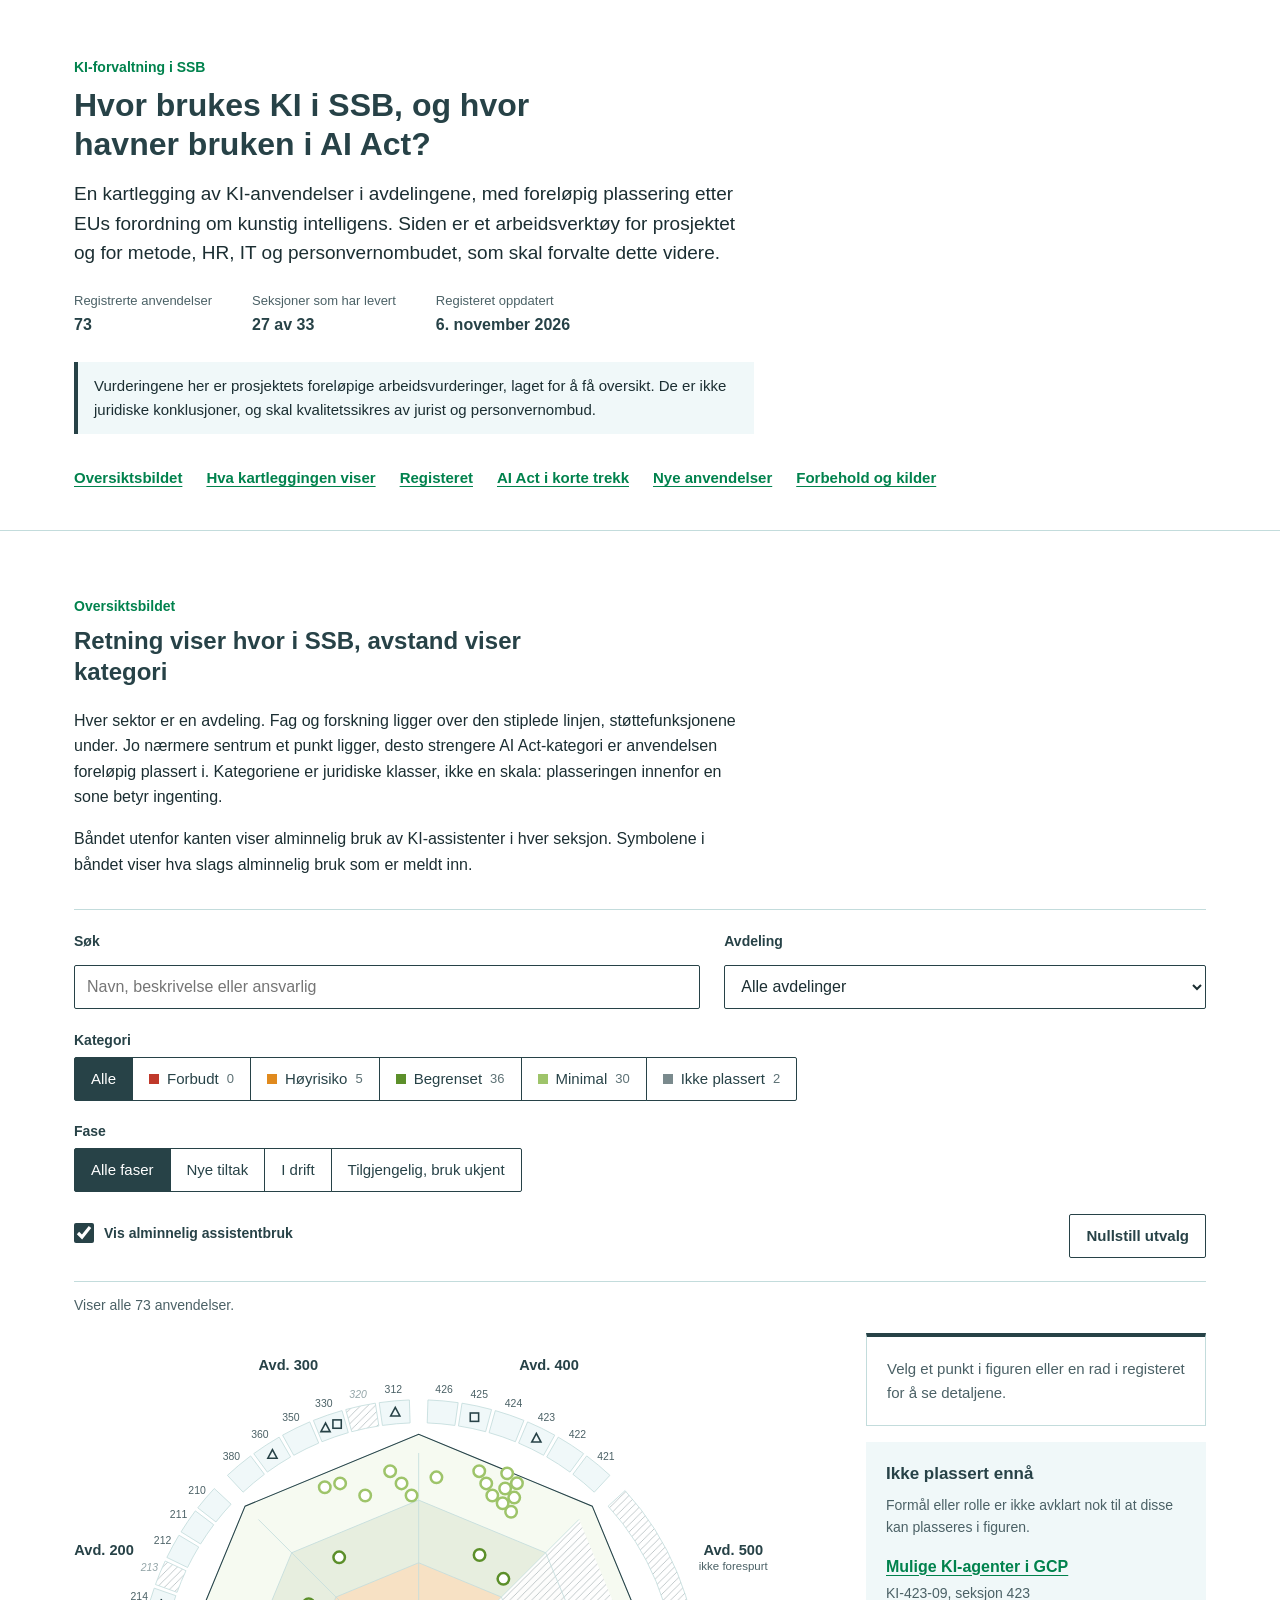
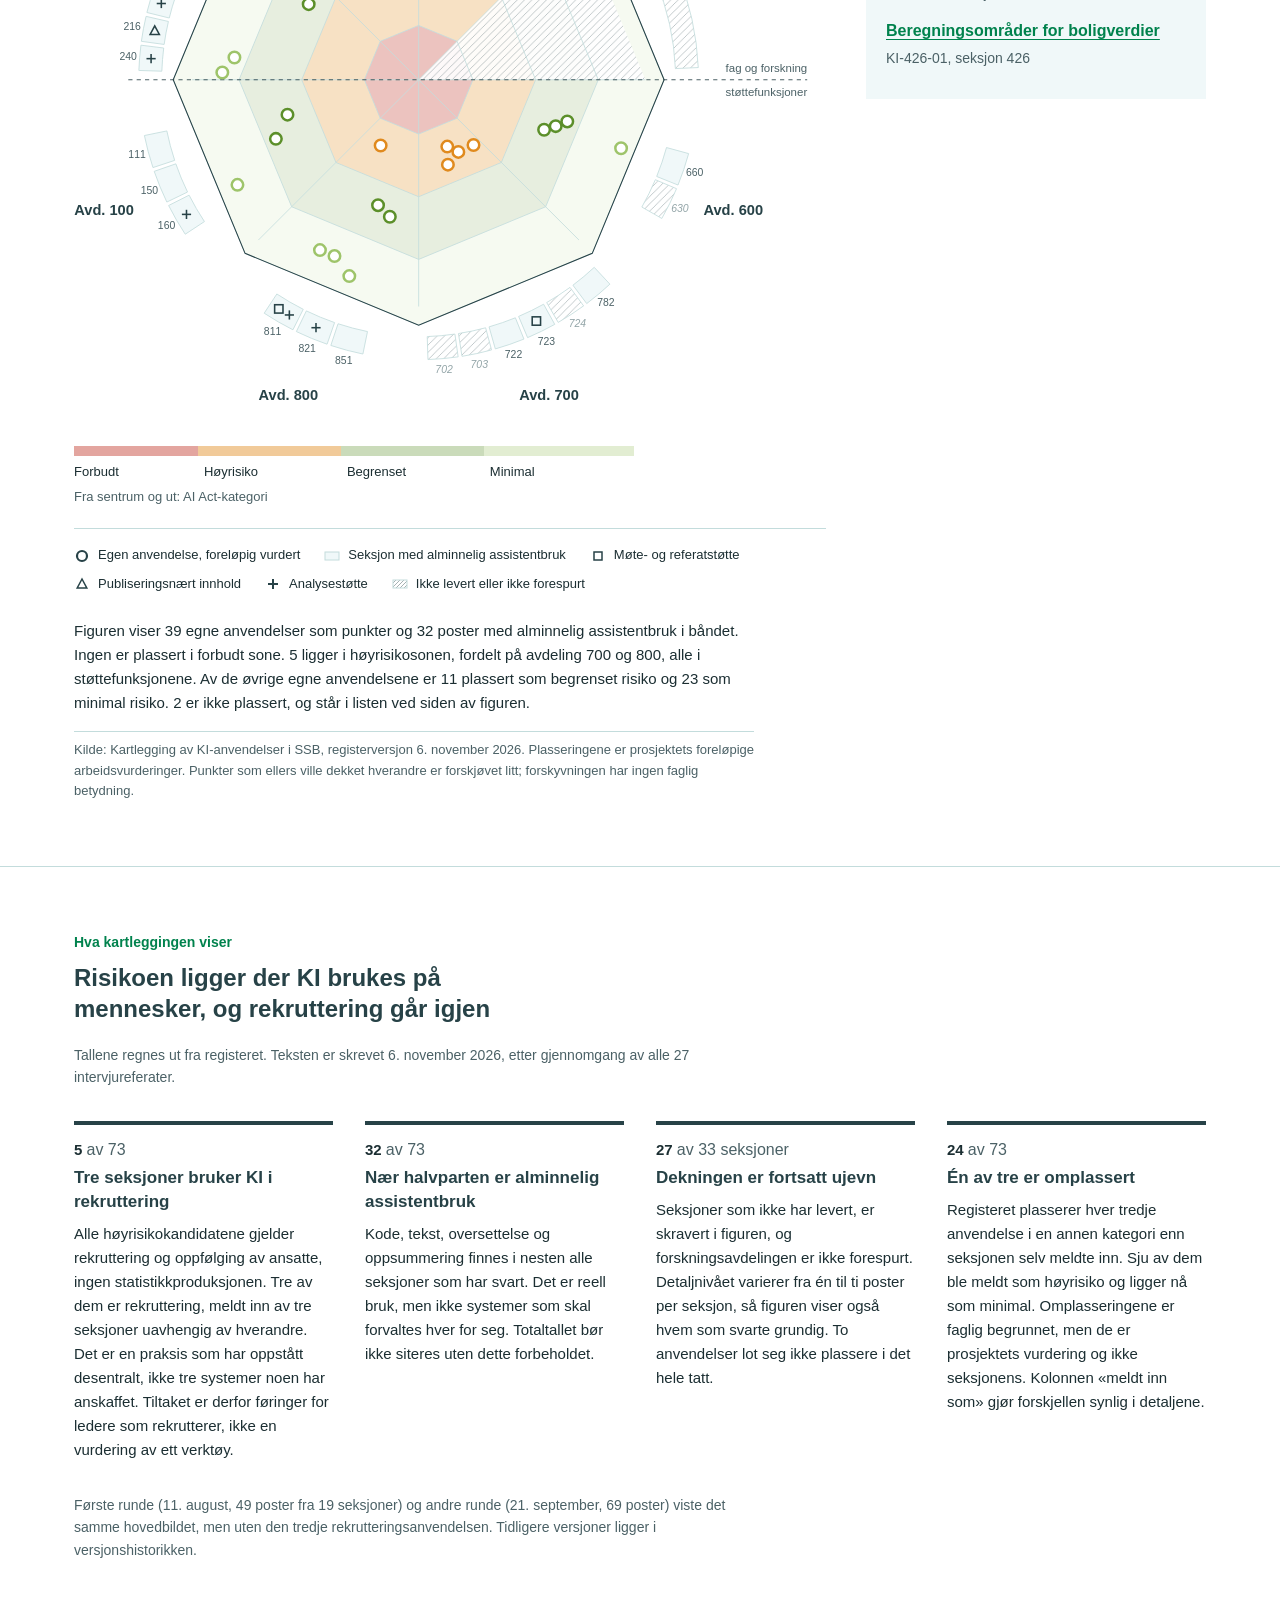
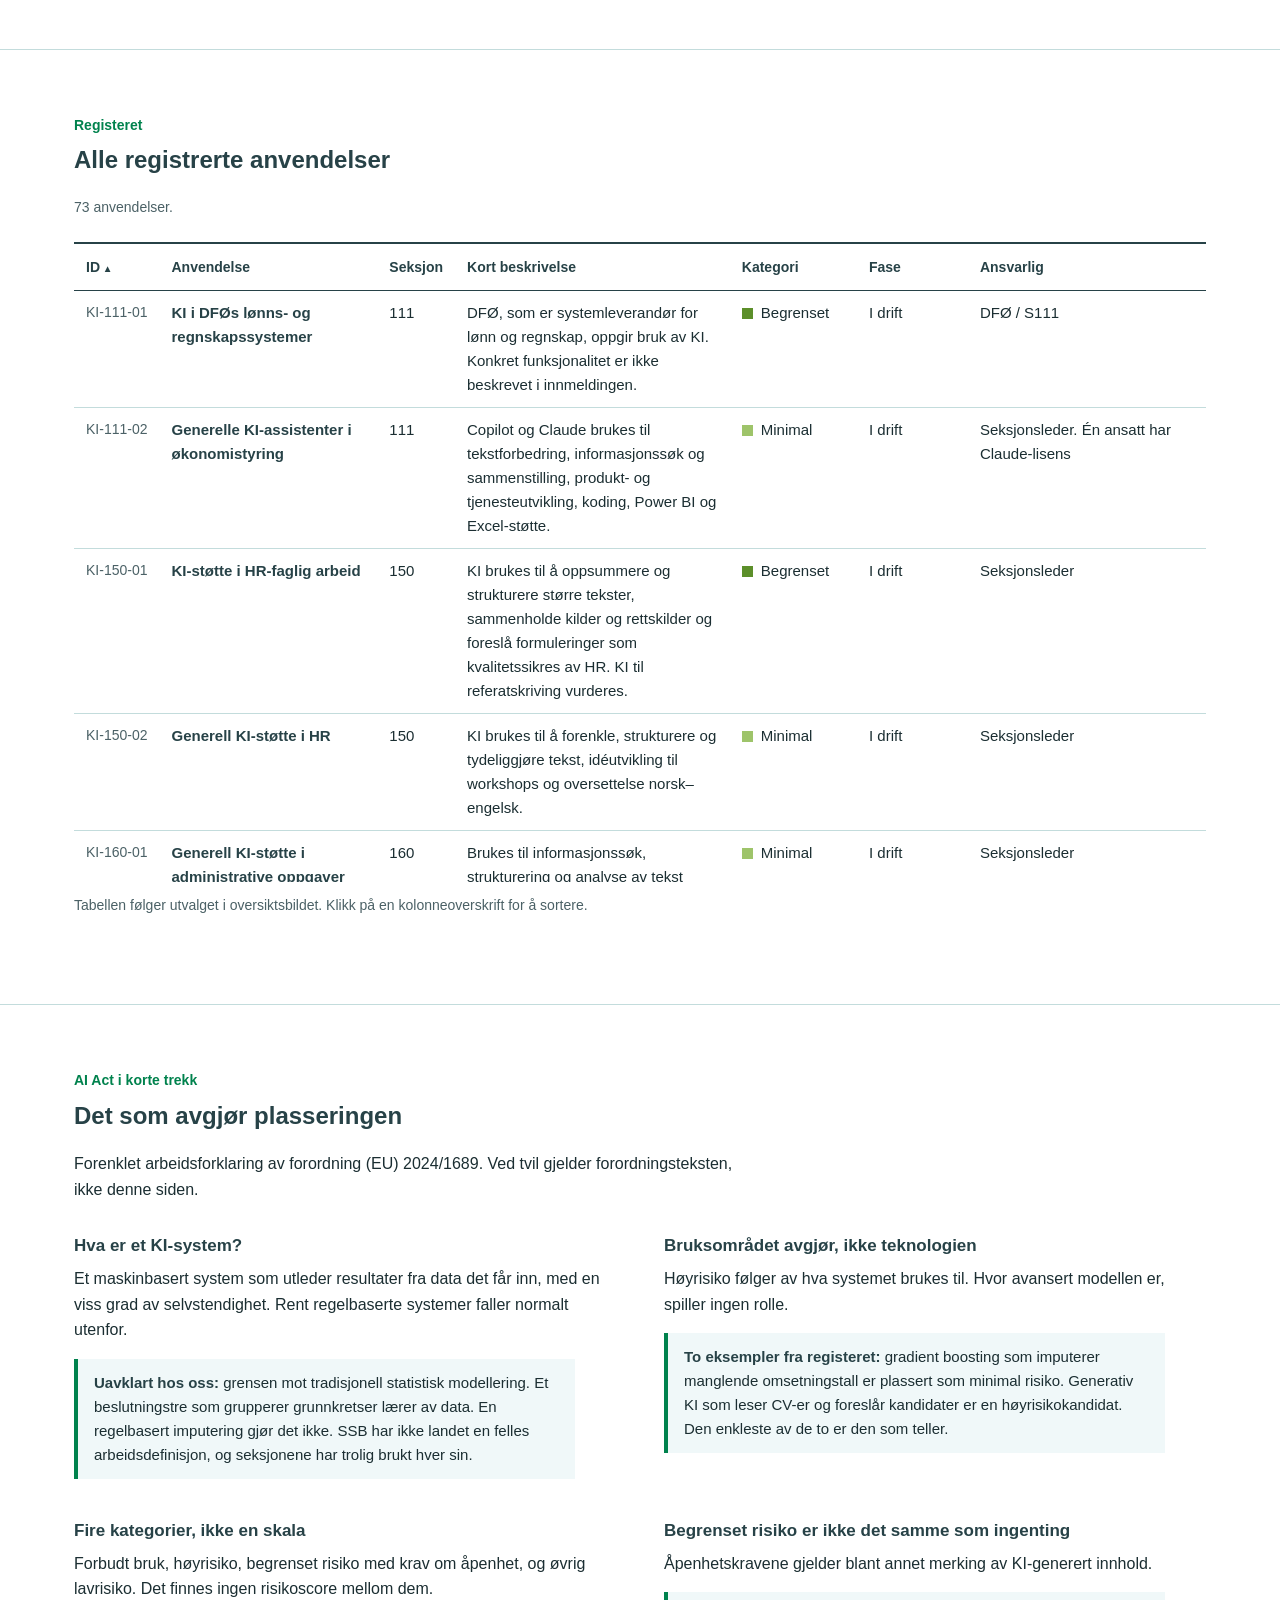
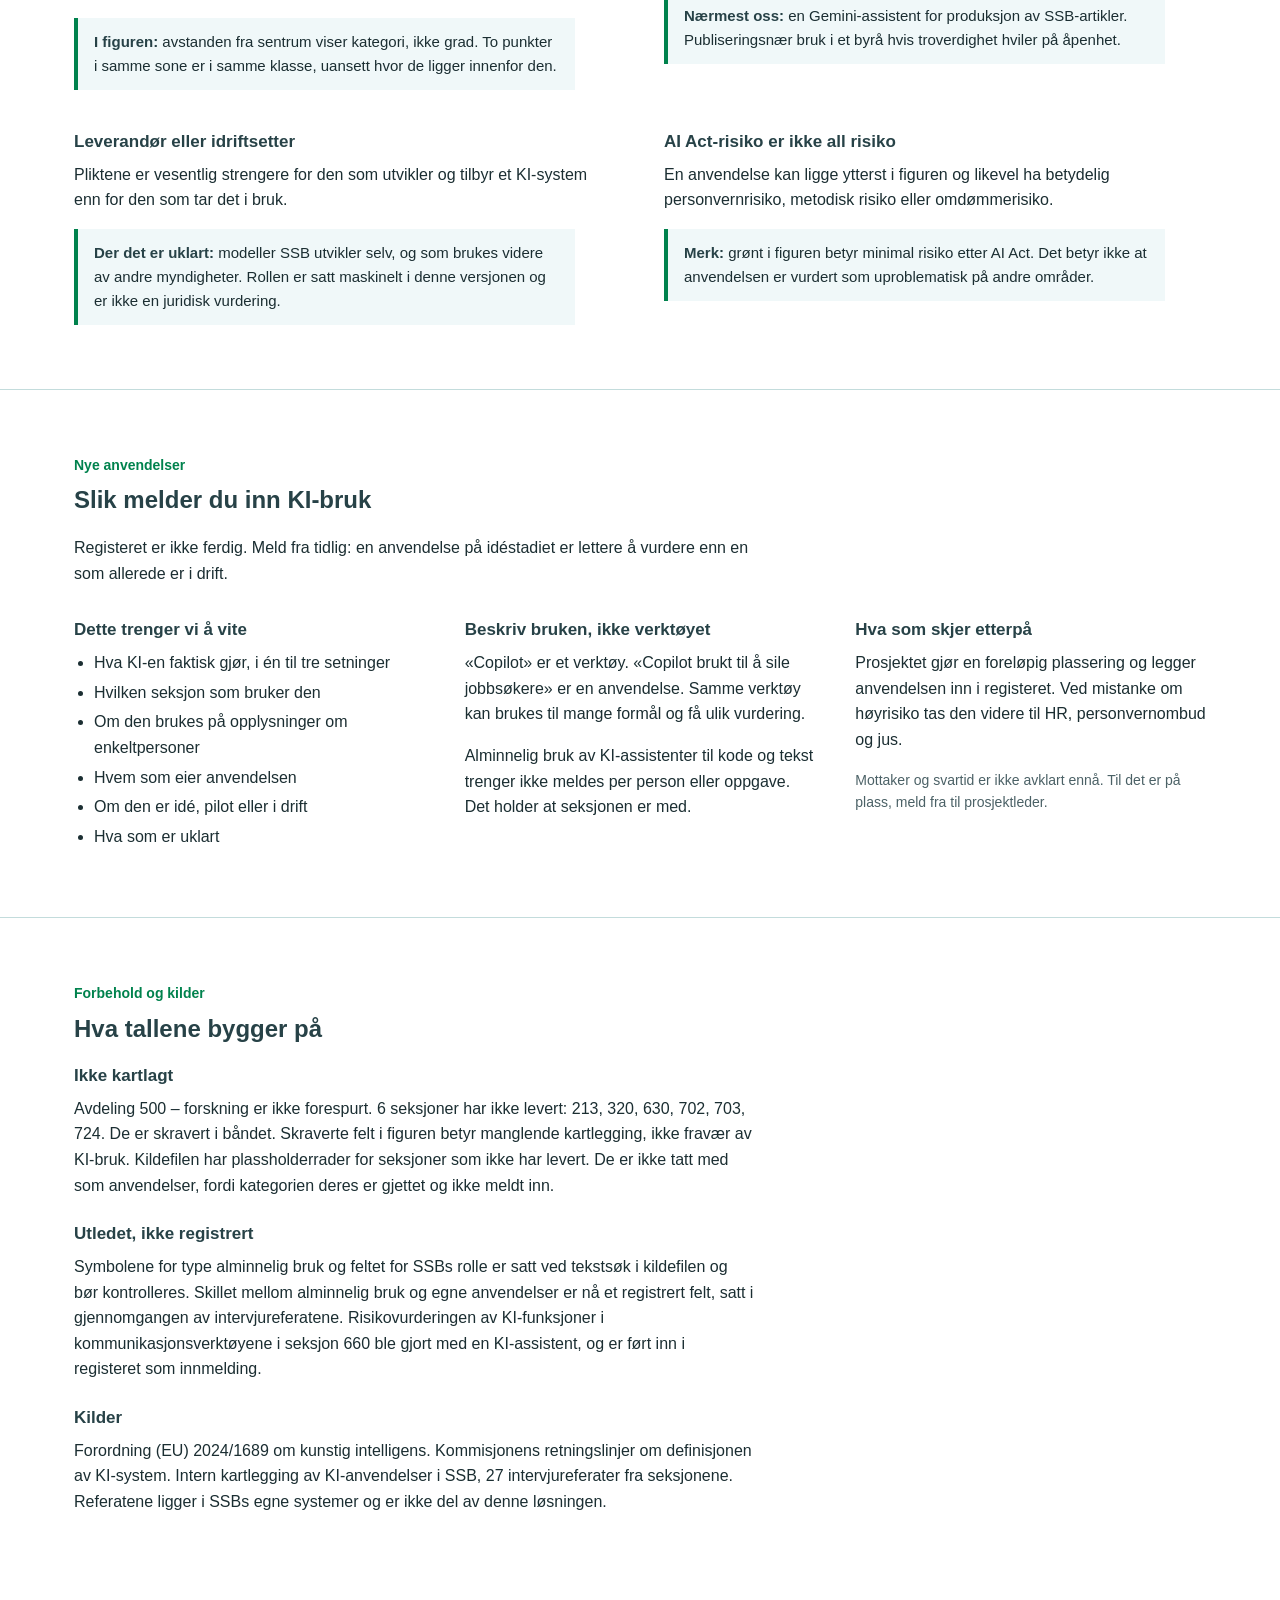
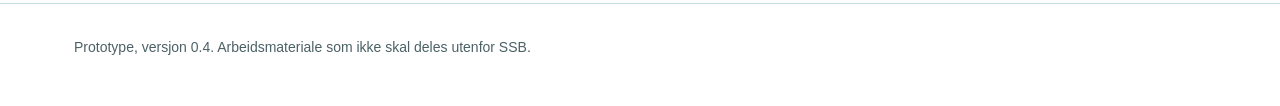
==== commit 1177a66b: "Add files via upload" ====
--- a/app/index.html
+++ b/app/index.html
@@ -87,17 +87,17 @@
   </div>
 </section>
 
-<section class="seksjon" id="funn" aria-labelledby="h-funn" data-tolkning="2026-09-21">
+<section class="seksjon" id="funn" aria-labelledby="h-funn" data-tolkning="2026-11-06">
   <div class="ramme">
     <p class="eyebrow">Hva kartleggingen viser</p>
-    <h2 id="h-funn">Risikoen etter AI Act ligger der KI brukes på mennesker, ikke på tall</h2>
-    <p class="notat">Tallene regnes ut fra registeret. Teksten er skrevet 21. september 2026, etter andre innsamlingsrunde.</p>
+    <h2 id="h-funn">Risikoen ligger der KI brukes på mennesker, og rekruttering går igjen</h2>
+    <p class="notat">Tallene regnes ut fra registeret. Teksten er skrevet 6. november 2026, etter gjennomgang av alle 27 intervjureferater.</p>
     <p class="avvik" id="rapport-avvik" hidden>Registeret er oppdatert etter at teksten under ble skrevet. Tallene er riktige, men tolkningen kan være utdatert.</p>
     <div class="funn">
       <div class="funn-post">
         <p class="tall"><span data-tall="hoyrisiko"></span> <span class="tall-av">av <span data-tall="totalt"></span></span></p>
-        <h3>Høyrisiko finnes bare i støttefunksjonene</h3>
-        <p>Alle høyrisikokandidatene gjelder rekruttering og oppfølging av ansatte. Ingen ligger i statistikkproduksjonen, og andre runde endret ikke dette. Det korrigerer antakelsen i det interne notatet om at høyrisiko først og fremst ville dukke opp der statistikken lages.</p>
+        <h3>Tre seksjoner bruker KI i rekruttering</h3>
+        <p>Alle høyrisikokandidatene gjelder rekruttering og oppfølging av ansatte, ingen statistikkproduksjonen. Tre av dem er rekruttering, meldt inn av tre seksjoner uavhengig av hverandre. Det er en praksis som har oppstått desentralt, ikke tre systemer noen har anskaffet. Tiltaket er derfor føringer for ledere som rekrutterer, ikke en vurdering av ett verktøy.</p>
       </div>
       <div class="funn-post">
         <p class="tall"><span data-tall="generell"></span> <span class="tall-av">av <span data-tall="totalt"></span></span></p>
@@ -107,15 +107,15 @@
       <div class="funn-post">
         <p class="tall"><span data-tall="levert"></span> <span class="tall-av">av <span data-tall="seksjoner"></span> seksjoner</span></p>
         <h3>Dekningen er fortsatt ujevn</h3>
-        <p>Seksjoner som ikke har levert, er skravert i figuren, og forskningsavdelingen er ikke forespurt. Detaljnivået varierer fra én til ti poster per seksjon, så figuren viser også hvem som svarte grundig.</p>
-      </div>
-      <div class="funn-post">
-        <p class="tall" data-tall="uavklart"></p>
-        <h3>To lot seg ikke plassere</h3>
-        <p>Én fordi formålet ikke er definert ennå, én fordi resultatet brukes videre av en annen myndighet. Det siste reiser spørsmålet om SSB der er leverandør og ikke bare idriftsetter.</p>
-      </div>
-    </div>
-    <p class="notat">Første runde (11. august, 49 poster fra 19 seksjoner) viste det samme hovedbildet. Den versjonen ligger i versjonshistorikken.</p>
+        <p>Seksjoner som ikke har levert, er skravert i figuren, og forskningsavdelingen er ikke forespurt. Detaljnivået varierer fra én til ti poster per seksjon, så figuren viser også hvem som svarte grundig. To anvendelser lot seg ikke plassere i det hele tatt.</p>
+      </div>
+      <div class="funn-post">
+        <p class="tall"><span data-tall="omplassert"></span> <span class="tall-av">av <span data-tall="totalt"></span></span></p>
+        <h3>Én av tre er omplassert</h3>
+        <p>Registeret plasserer hver tredje anvendelse i en annen kategori enn seksjonen selv meldte inn. Sju av dem ble meldt som høyrisiko og ligger nå som minimal. Omplasseringene er faglig begrunnet, men de er prosjektets vurdering og ikke seksjonens. Kolonnen «meldt inn som» gjør forskjellen synlig i detaljene.</p>
+      </div>
+    </div>
+    <p class="notat">Første runde (11. august, 49 poster fra 19 seksjoner) og andre runde (21. september, 69 poster) viste det samme hovedbildet, men uten den tredje rekrutteringsanvendelsen. Tidligere versjoner ligger i versjonshistorikken.</p>
   </div>
 </section>
 
@@ -221,9 +221,9 @@
       <h3>Ikke kartlagt</h3>
       <p><span id="dekning-tekst"></span> Skraverte felt i figuren betyr manglende kartlegging, ikke fravær av KI-bruk. Kildefilen har plassholderrader for seksjoner som ikke har levert. De er ikke tatt med som anvendelser, fordi kategorien deres er gjettet og ikke meldt inn.</p>
       <h3>Utledet, ikke registrert</h3>
-      <p>Skillet mellom alminnelig bruk og egne anvendelser, symbolene for type alminnelig bruk og feltet for SSBs rolle er satt ved tekstsøk i kildefilen. De bør kontrolleres mot grunnlagsdokumentene før de brukes utenfor prosjektet.</p>
+      <p>Symbolene for type alminnelig bruk og feltet for SSBs rolle er satt ved tekstsøk i kildefilen og bør kontrolleres. Skillet mellom alminnelig bruk og egne anvendelser er nå et registrert felt, satt i gjennomgangen av intervjureferatene. Risikovurderingen av KI-funksjoner i kommunikasjonsverktøyene i seksjon 660 ble gjort med en KI-assistent, og er ført inn i registeret som innmelding.</p>
       <h3>Kilder</h3>
-      <p>Forordning (EU) 2024/1689 om kunstig intelligens. Kommisjonens retningslinjer om definisjonen av KI-system. Intern kartlegging av KI-anvendelser i SSB. Grunnlagsdokumentene fra intervjuene ligger i SSBs egne systemer og er ikke del av denne løsningen.</p>
+      <p>Forordning (EU) 2024/1689 om kunstig intelligens. Kommisjonens retningslinjer om definisjonen av KI-system. Intern kartlegging av KI-anvendelser i SSB, 27 intervjureferater fra seksjonene. Referatene ligger i SSBs egne systemer og er ikke del av denne løsningen.</p>
     </div>
   </div>
 </section>
@@ -232,7 +232,7 @@
 
 <footer class="bunn">
   <div class="ramme">
-    <p>Prototype, versjon 0.3. Arbeidsmateriale som ikke skal deles utenfor SSB.</p>
+    <p>Prototype, versjon 0.4. Arbeidsmateriale som ikke skal deles utenfor SSB.</p>
   </div>
 </footer>
 
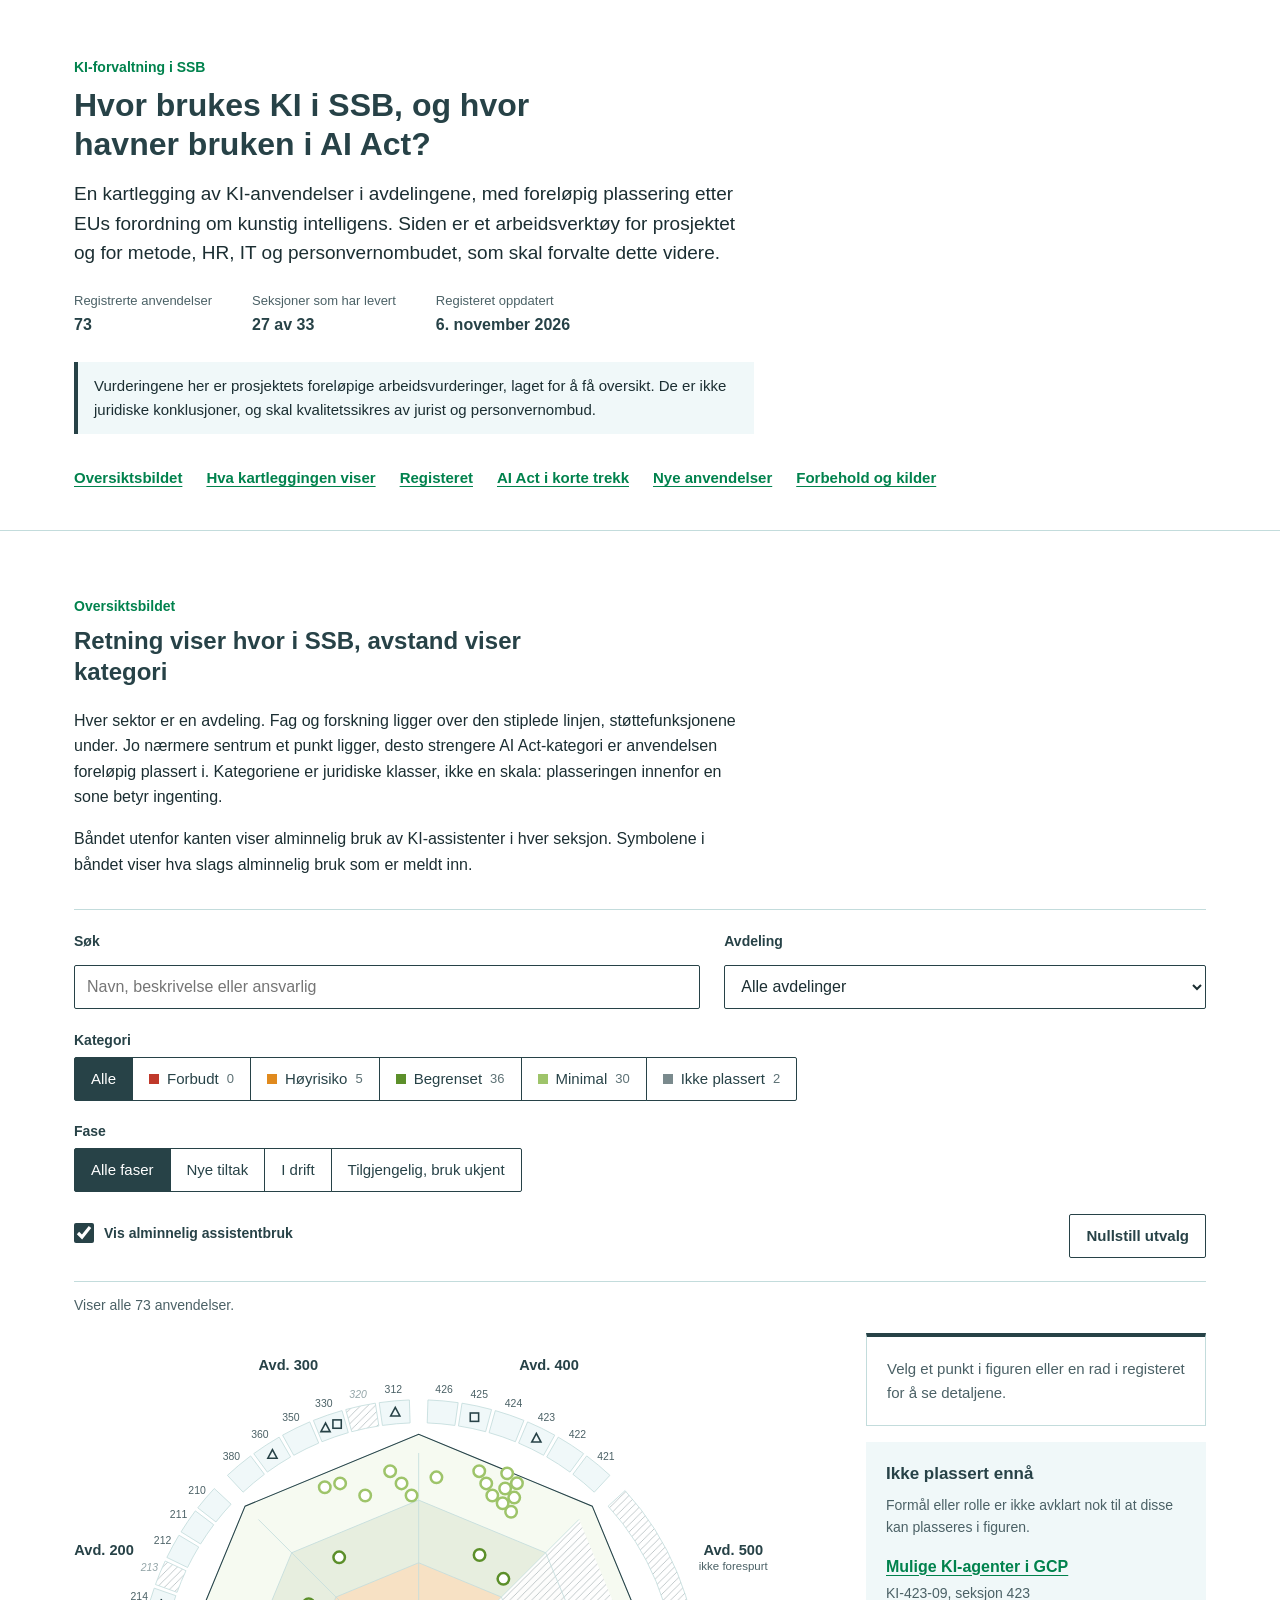
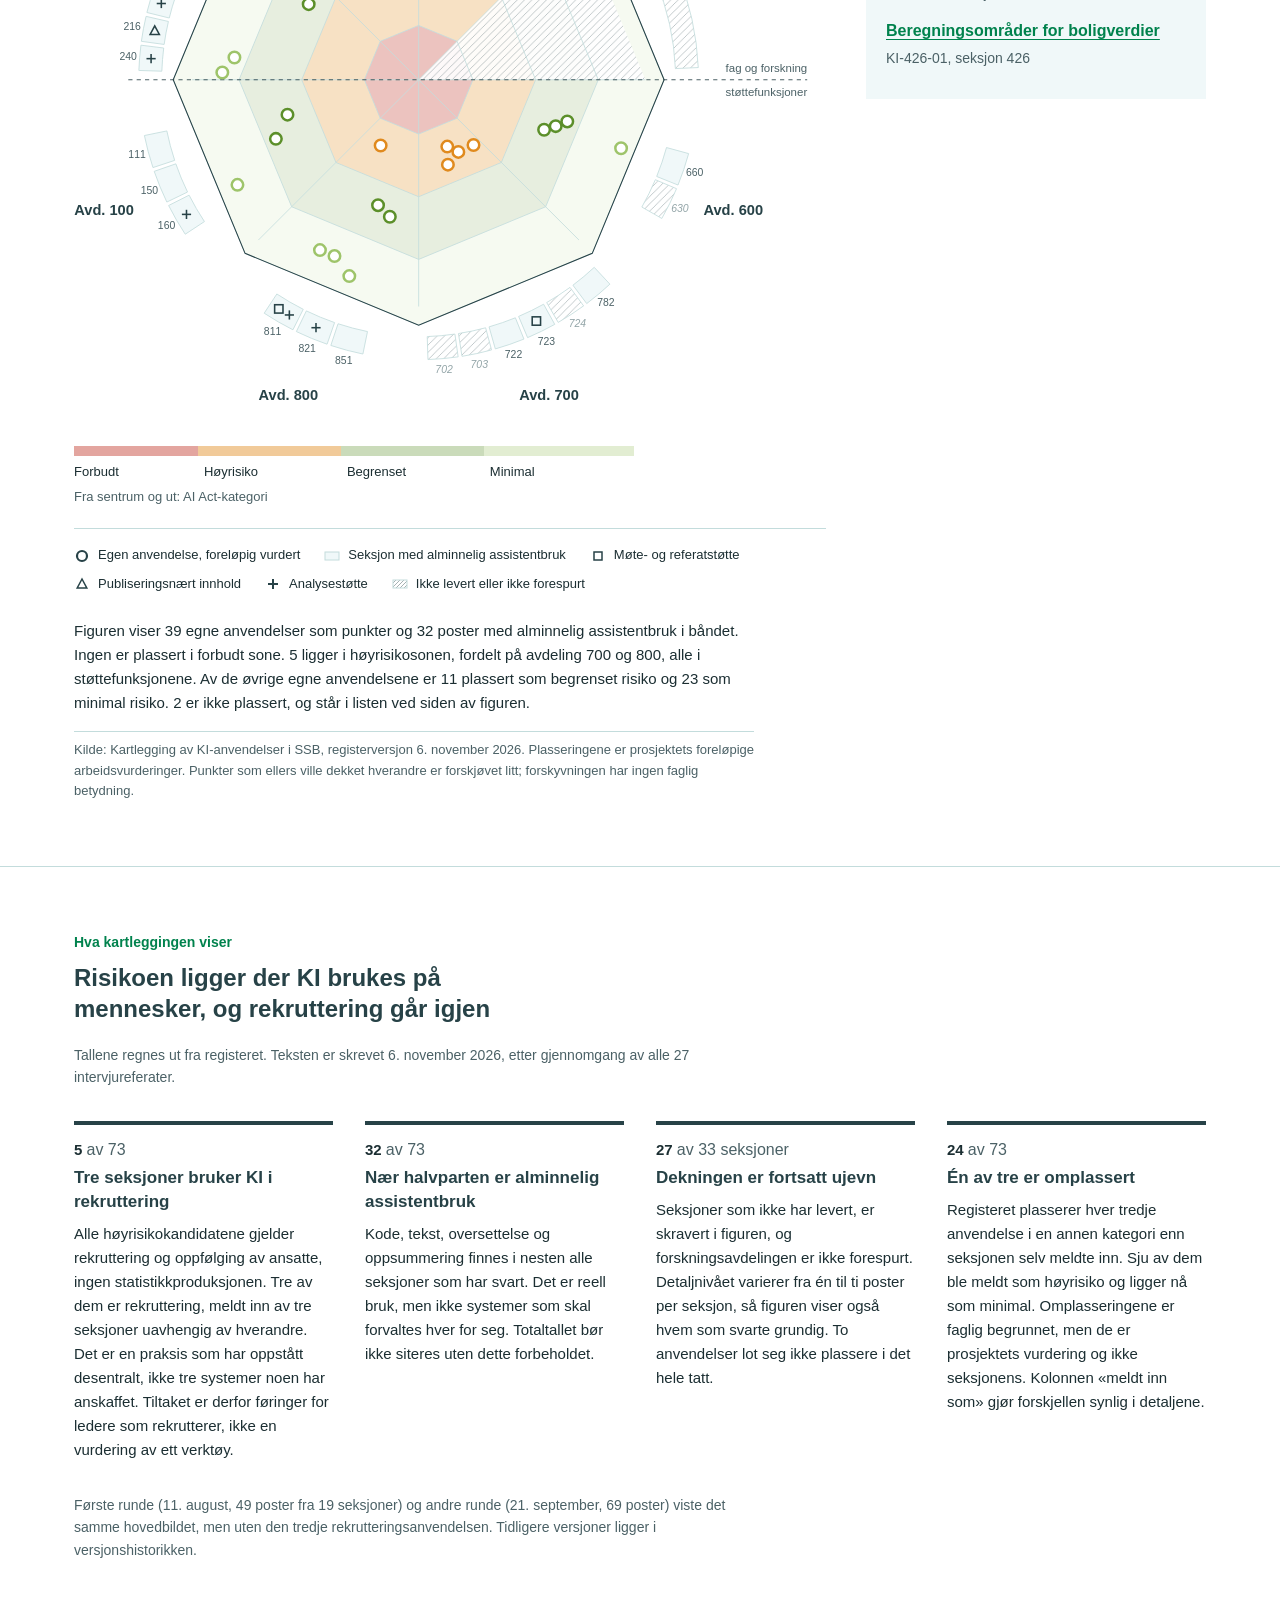
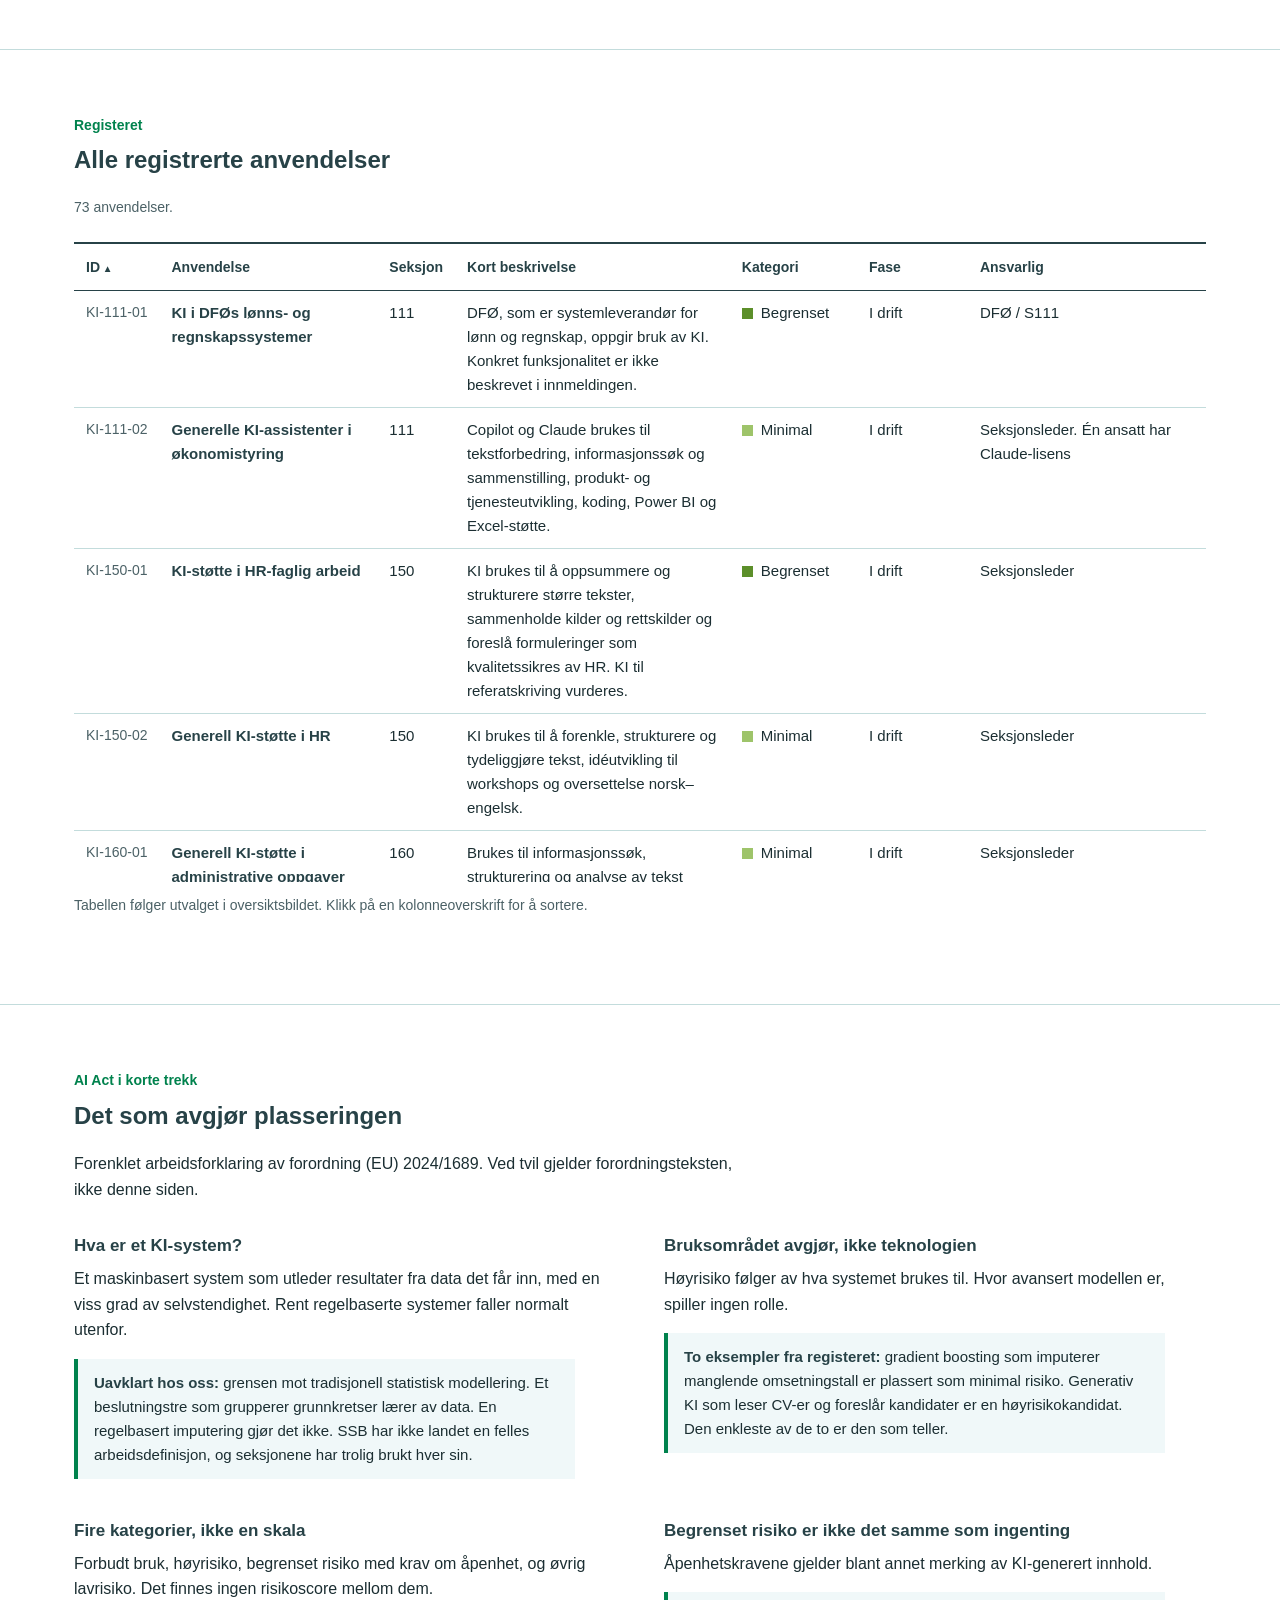
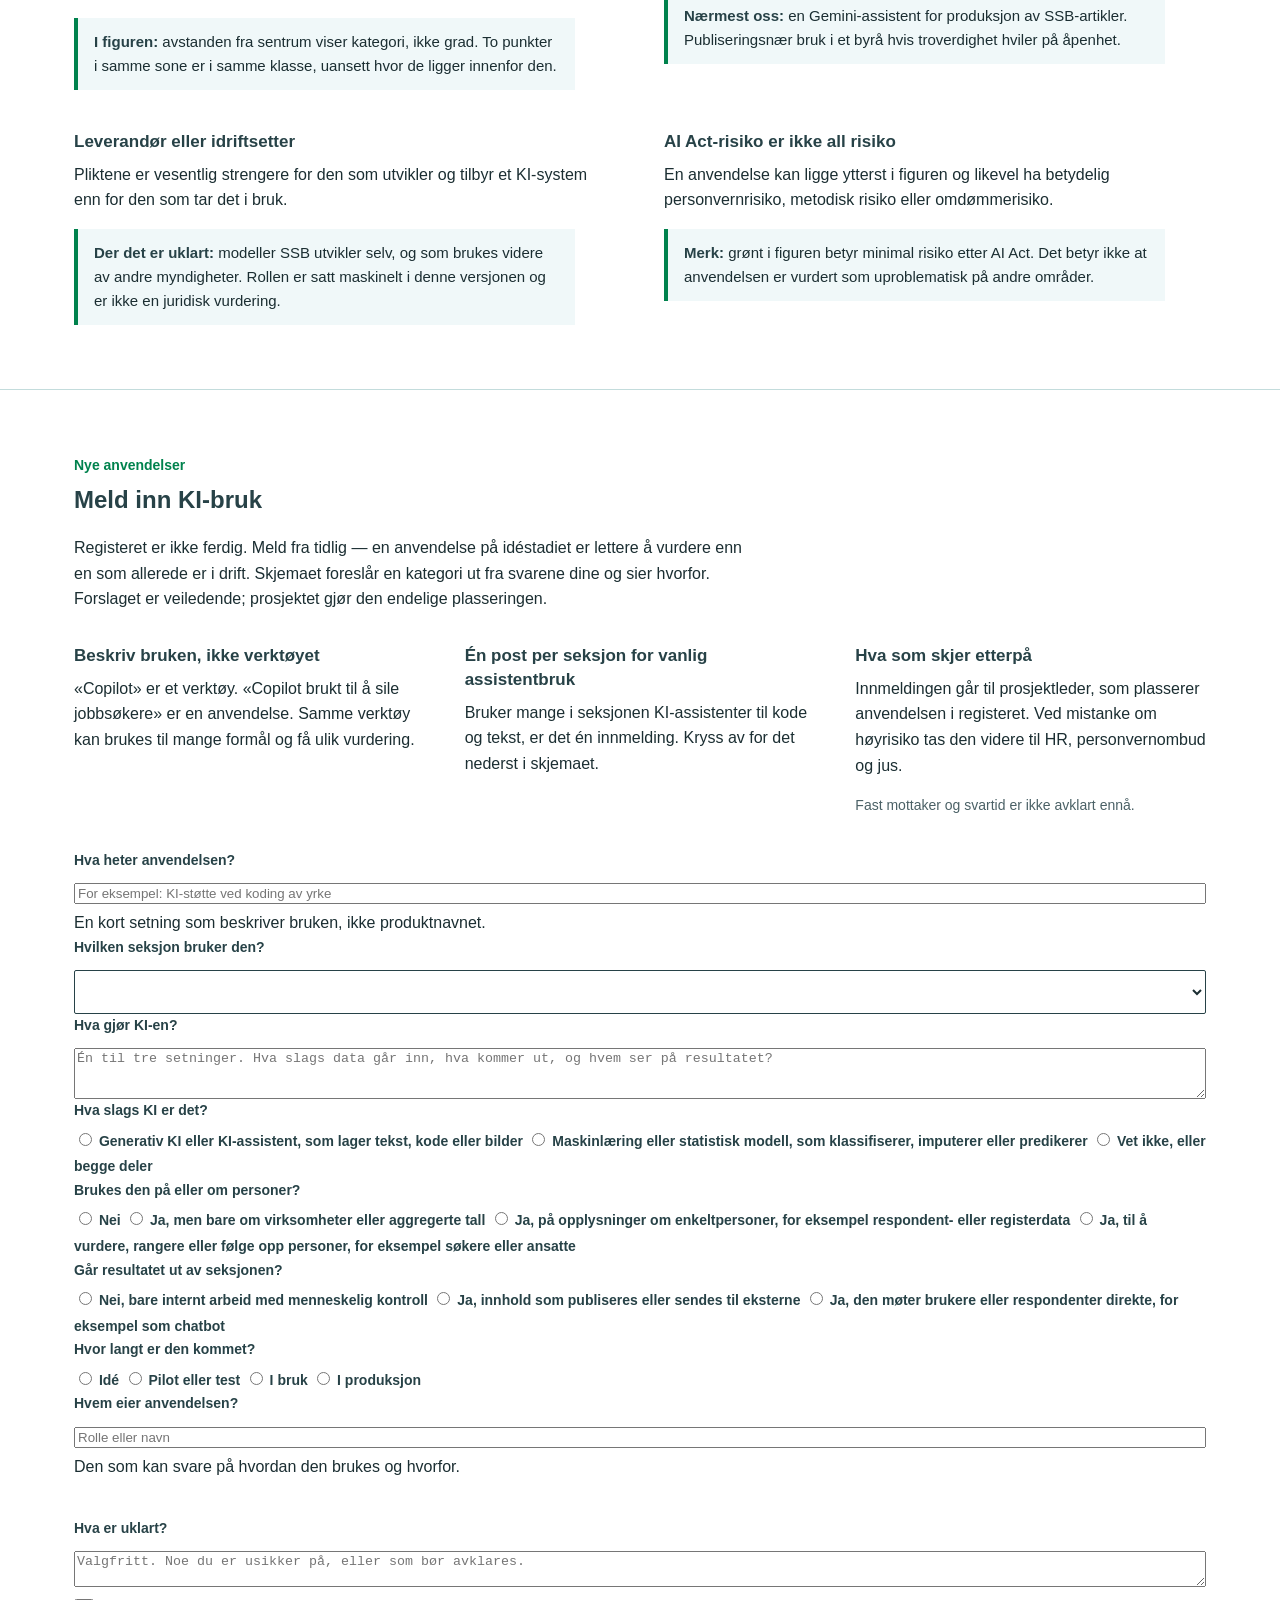
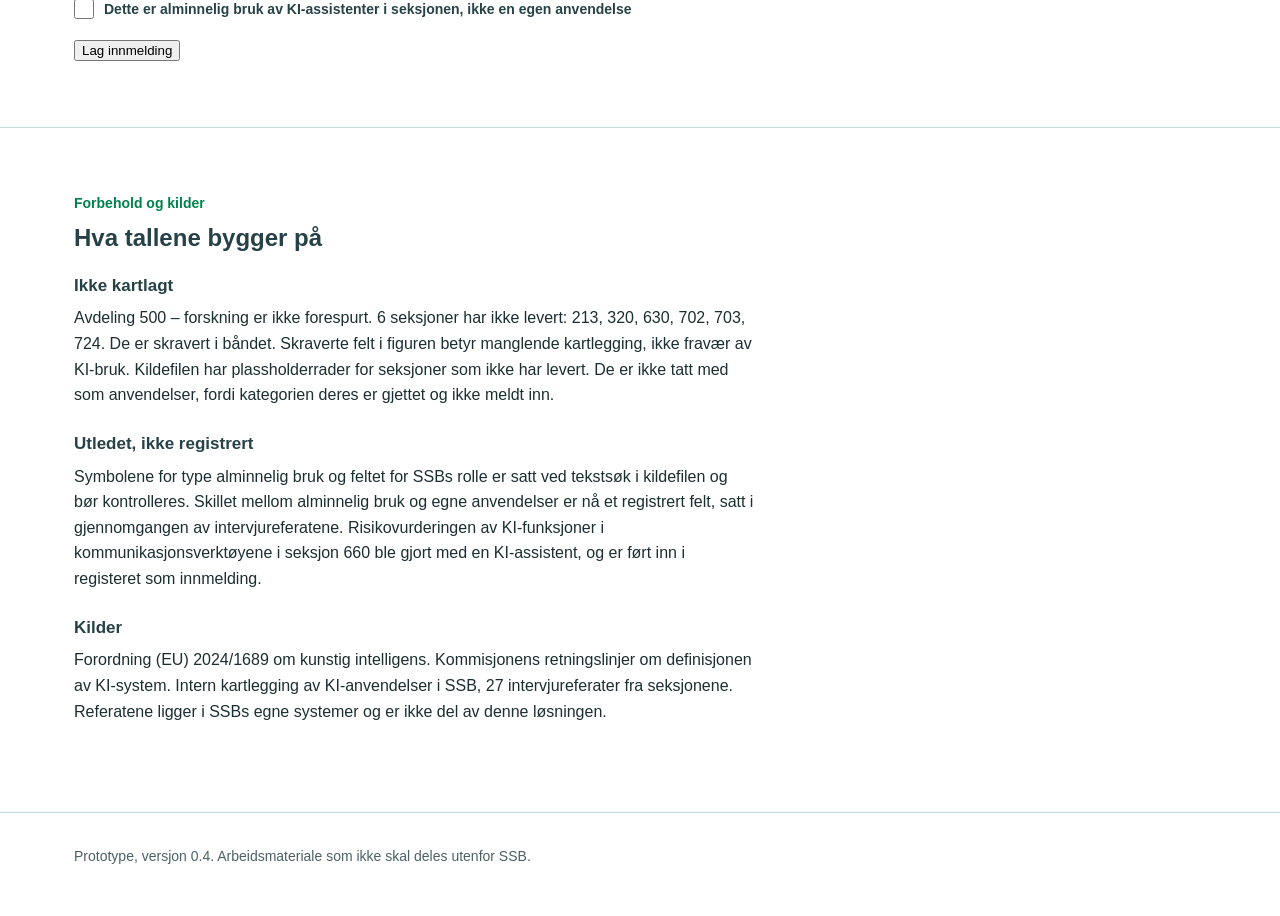
==== commit dc279016: "Add files via upload" ====
--- a/app/index.html
+++ b/app/index.html
@@ -185,30 +185,111 @@
 <section class="seksjon" id="nye" aria-labelledby="h-nye">
   <div class="ramme">
     <p class="eyebrow">Nye anvendelser</p>
-    <h2 id="h-nye">Slik melder du inn KI-bruk</h2>
-    <p class="tekst">Registeret er ikke ferdig. Meld fra tidlig: en anvendelse på idéstadiet er lettere å vurdere enn en som allerede er i drift.</p>
-    <div class="sti">
-      <div>
-        <h3>Dette trenger vi å vite</h3>
-        <ul>
-          <li>Hva KI-en faktisk gjør, i én til tre setninger</li>
-          <li>Hvilken seksjon som bruker den</li>
-          <li>Om den brukes på opplysninger om enkeltpersoner</li>
-          <li>Hvem som eier anvendelsen</li>
-          <li>Om den er idé, pilot eller i drift</li>
-          <li>Hva som er uklart</li>
-        </ul>
-      </div>
+    <h2 id="h-nye">Meld inn KI-bruk</h2>
+    <p class="tekst">Registeret er ikke ferdig. Meld fra tidlig — en anvendelse på idéstadiet er lettere å vurdere enn en som allerede er i drift. Skjemaet foreslår en kategori ut fra svarene dine og sier hvorfor. Forslaget er veiledende; prosjektet gjør den endelige plasseringen.</p>
+
+    <div class="sti" style="margin-bottom:32px">
       <div>
         <h3>Beskriv bruken, ikke verktøyet</h3>
         <p>«Copilot» er et verktøy. «Copilot brukt til å sile jobbsøkere» er en anvendelse. Samme verktøy kan brukes til mange formål og få ulik vurdering.</p>
-        <p>Alminnelig bruk av KI-assistenter til kode og tekst trenger ikke meldes per person eller oppgave. Det holder at seksjonen er med.</p>
+      </div>
+      <div>
+        <h3>Én post per seksjon for vanlig assistentbruk</h3>
+        <p>Bruker mange i seksjonen KI-assistenter til kode og tekst, er det én innmelding. Kryss av for det nederst i skjemaet.</p>
       </div>
       <div>
         <h3>Hva som skjer etterpå</h3>
-        <p>Prosjektet gjør en foreløpig plassering og legger anvendelsen inn i registeret. Ved mistanke om høyrisiko tas den videre til HR, personvernombud og jus.</p>
-        <p class="notat">Mottaker og svartid er ikke avklart ennå. Til det er på plass, meld fra til prosjektleder.</p>
-      </div>
+        <p>Innmeldingen går til prosjektleder, som plasserer anvendelsen i registeret. Ved mistanke om høyrisiko tas den videre til HR, personvernombud og jus.</p>
+        <p class="notat">Fast mottaker og svartid er ikke avklart ennå.</p>
+      </div>
+    </div>
+
+    <form id="innmeld" class="skjema" novalidate>
+      <div class="skjema-rad">
+        <div class="felt">
+          <label for="s-navn">Hva heter anvendelsen?</label>
+          <input type="text" id="s-navn" required placeholder="For eksempel: KI-støtte ved koding av yrke">
+          <p class="hjelp">En kort setning som beskriver bruken, ikke produktnavnet.</p>
+        </div>
+        <div class="felt">
+          <label for="s-seksjon">Hvilken seksjon bruker den?</label>
+          <select id="s-seksjon" required></select>
+        </div>
+      </div>
+
+      <div class="felt">
+        <label for="s-beskrivelse">Hva gjør KI-en?</label>
+        <textarea id="s-beskrivelse" rows="3" required placeholder="Én til tre setninger. Hva slags data går inn, hva kommer ut, og hvem ser på resultatet?"></textarea>
+      </div>
+
+      <fieldset class="felt">
+        <legend>Hva slags KI er det?</legend>
+        <div class="valg">
+          <label><input type="radio" name="art" value="generativ"> Generativ KI eller KI-assistent, som lager tekst, kode eller bilder</label>
+          <label><input type="radio" name="art" value="ml"> Maskinlæring eller statistisk modell, som klassifiserer, imputerer eller predikerer</label>
+          <label><input type="radio" name="art" value="ukjent"> Vet ikke, eller begge deler</label>
+        </div>
+      </fieldset>
+
+      <fieldset class="felt">
+        <legend>Brukes den på eller om personer?</legend>
+        <div class="valg">
+          <label><input type="radio" name="person" value="nei"> Nei</label>
+          <label><input type="radio" name="person" value="virksomhet"> Ja, men bare om virksomheter eller aggregerte tall</label>
+          <label><input type="radio" name="person" value="opplysninger"> Ja, på opplysninger om enkeltpersoner, for eksempel respondent- eller registerdata</label>
+          <label><input type="radio" name="person" value="vurdering"> Ja, til å vurdere, rangere eller følge opp personer, for eksempel søkere eller ansatte</label>
+        </div>
+      </fieldset>
+
+      <fieldset class="felt">
+        <legend>Går resultatet ut av seksjonen?</legend>
+        <div class="valg">
+          <label><input type="radio" name="ut" value="internt"> Nei, bare internt arbeid med menneskelig kontroll</label>
+          <label><input type="radio" name="ut" value="publisert"> Ja, innhold som publiseres eller sendes til eksterne</label>
+          <label><input type="radio" name="ut" value="dialog"> Ja, den møter brukere eller respondenter direkte, for eksempel som chatbot</label>
+        </div>
+      </fieldset>
+
+      <div class="skjema-rad">
+        <fieldset class="felt">
+          <legend>Hvor langt er den kommet?</legend>
+          <div class="valg">
+            <label><input type="radio" name="fase" value="Idé"> Idé</label>
+            <label><input type="radio" name="fase" value="Test"> Pilot eller test</label>
+            <label><input type="radio" name="fase" value="I bruk"> I bruk</label>
+            <label><input type="radio" name="fase" value="Produksjon"> I produksjon</label>
+          </div>
+        </fieldset>
+        <div class="felt">
+          <label for="s-eier">Hvem eier anvendelsen?</label>
+          <input type="text" id="s-eier" placeholder="Rolle eller navn">
+          <p class="hjelp">Den som kan svare på hvordan den brukes og hvorfor.</p>
+          <label for="s-uklart" style="margin-top:16px">Hva er uklart?</label>
+          <textarea id="s-uklart" rows="2" placeholder="Valgfritt. Noe du er usikker på, eller som bør avklares."></textarea>
+        </div>
+      </div>
+
+      <div class="felt">
+        <label class="avkryss"><input type="checkbox" id="s-generell"> Dette er alminnelig bruk av KI-assistenter i seksjonen, ikke en egen anvendelse</label>
+      </div>
+
+      <div class="skjema-knapper">
+        <button type="submit" class="knapp-primaer">Lag innmelding</button>
+        <p class="hjelp" id="s-feil" role="alert"></p>
+      </div>
+    </form>
+
+    <div id="resultat" hidden>
+      <div class="forslag" id="s-forslag"></div>
+      <h3 style="margin-bottom:8px">Innmelding</h3>
+      <pre class="utdata" id="s-utdata" tabindex="0"></pre>
+      <div class="skjema-knapper">
+        <button type="button" class="knapp-primaer" id="s-send">Send til prosjektleder</button>
+        <button type="button" class="knapp-sekundaer" id="s-kopier">Kopier teksten</button>
+        <button type="button" class="knapp-sekundaer" id="s-rad">Kopier som regnearkrad</button>
+        <span class="hjelp" id="s-kvittering" role="status"></span>
+      </div>
+      <p class="notat" style="margin-top:14px">Knappen åpner e-postprogrammet med innmeldingen ferdig utfylt. Virker den ikke, kopier teksten og send den selv til thb@ssb.no.</p>
     </div>
   </div>
 </section>
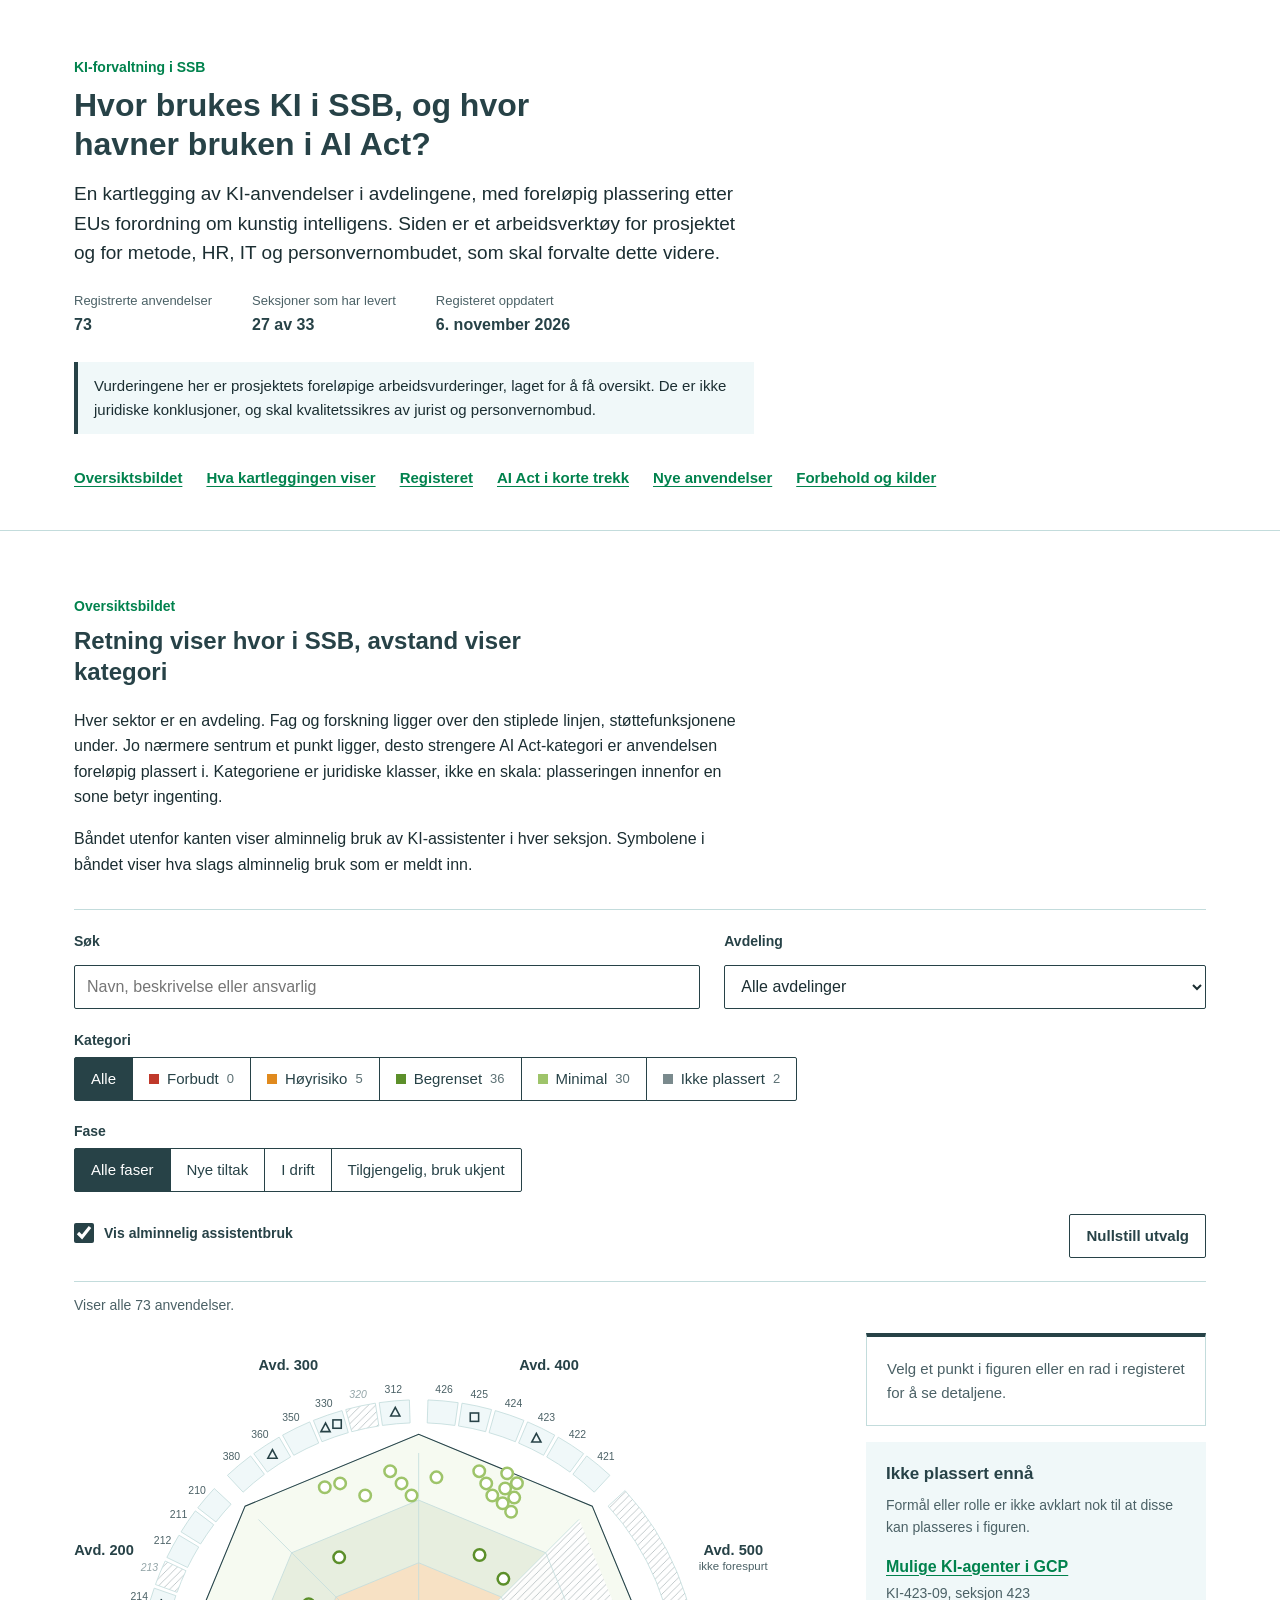
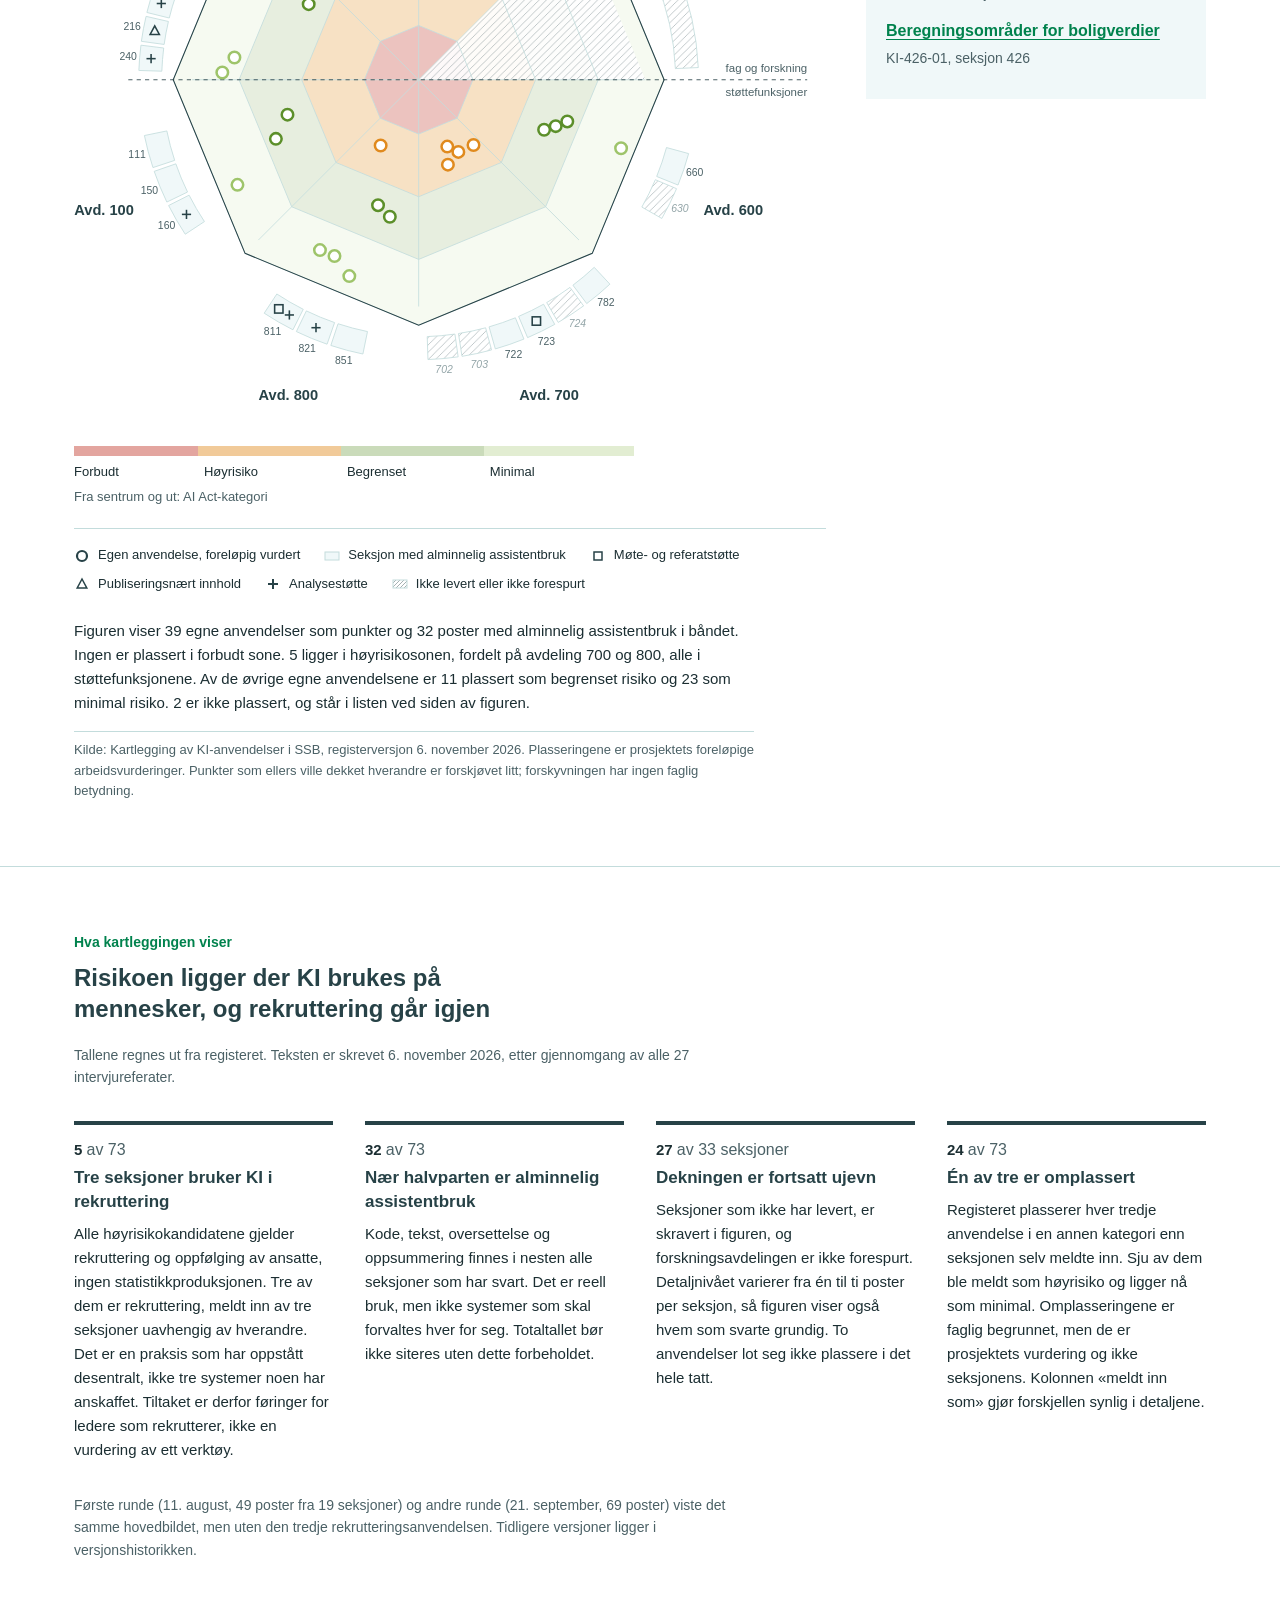
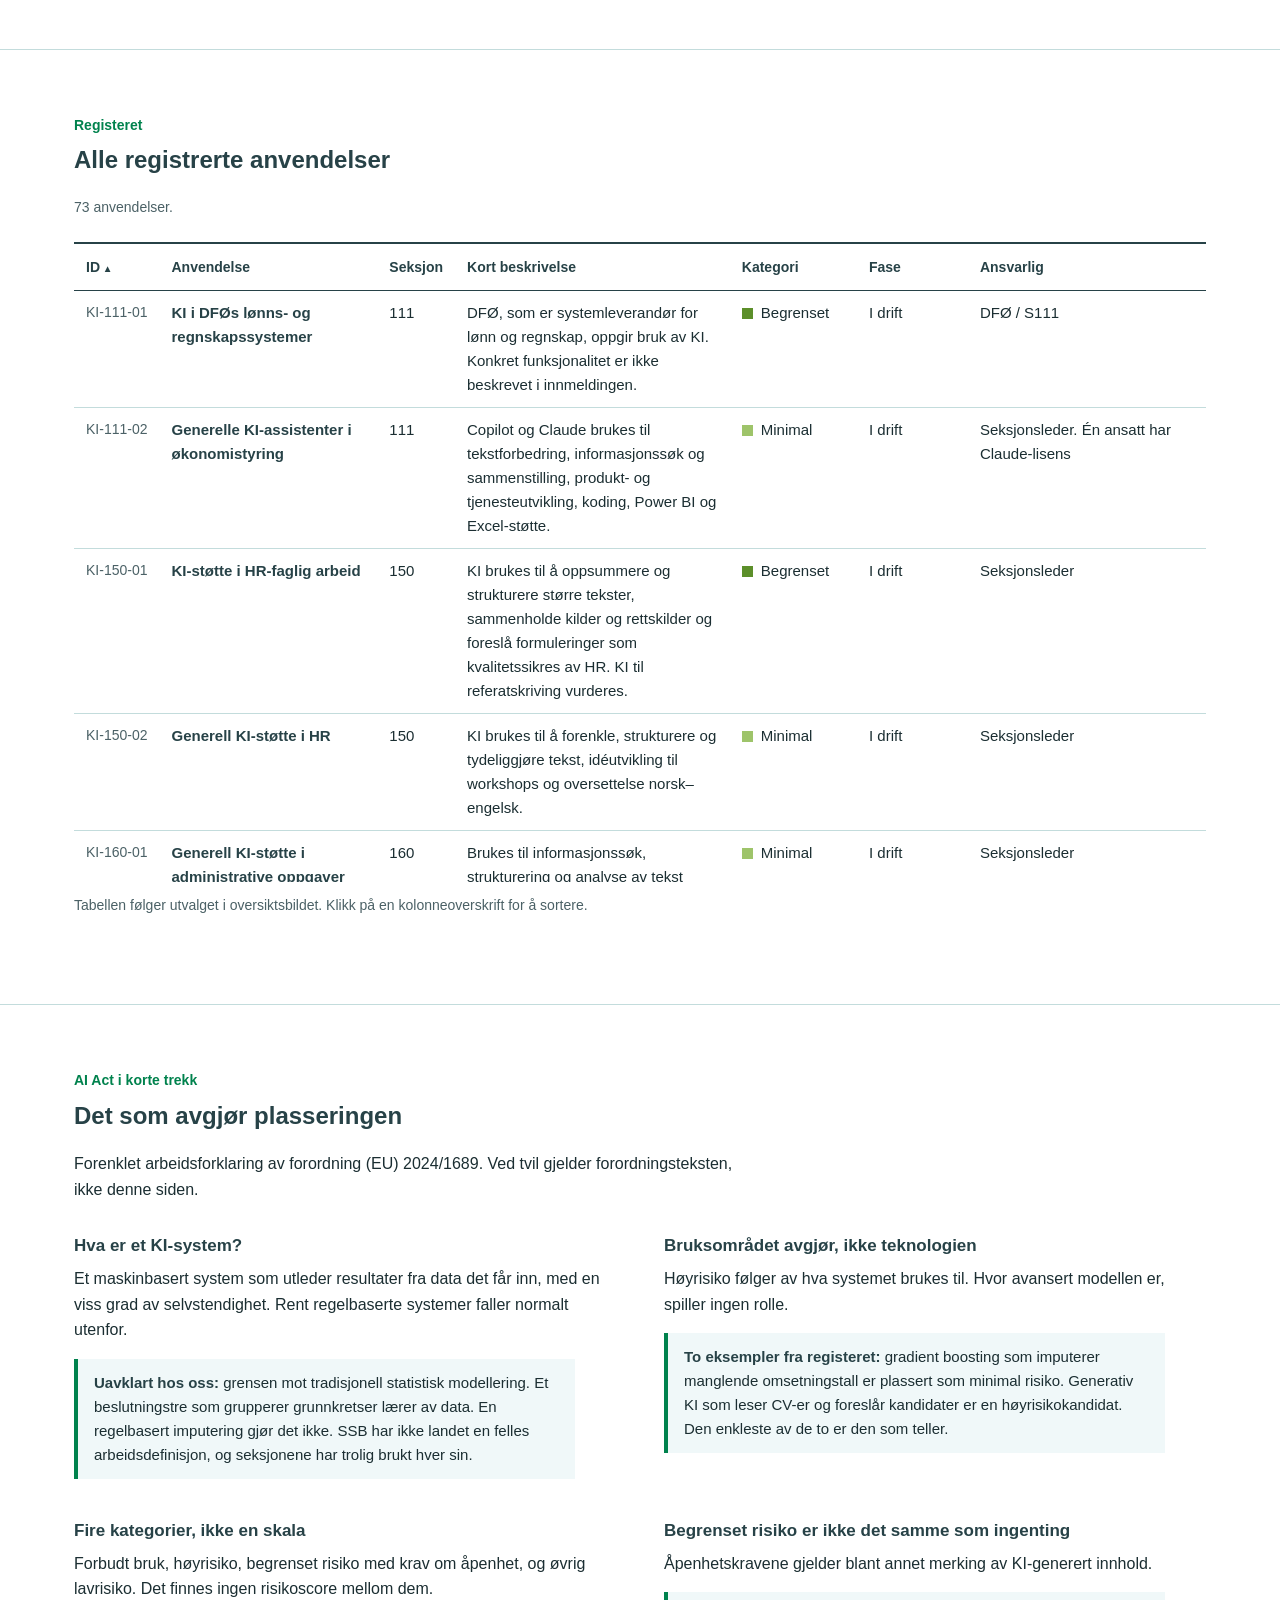
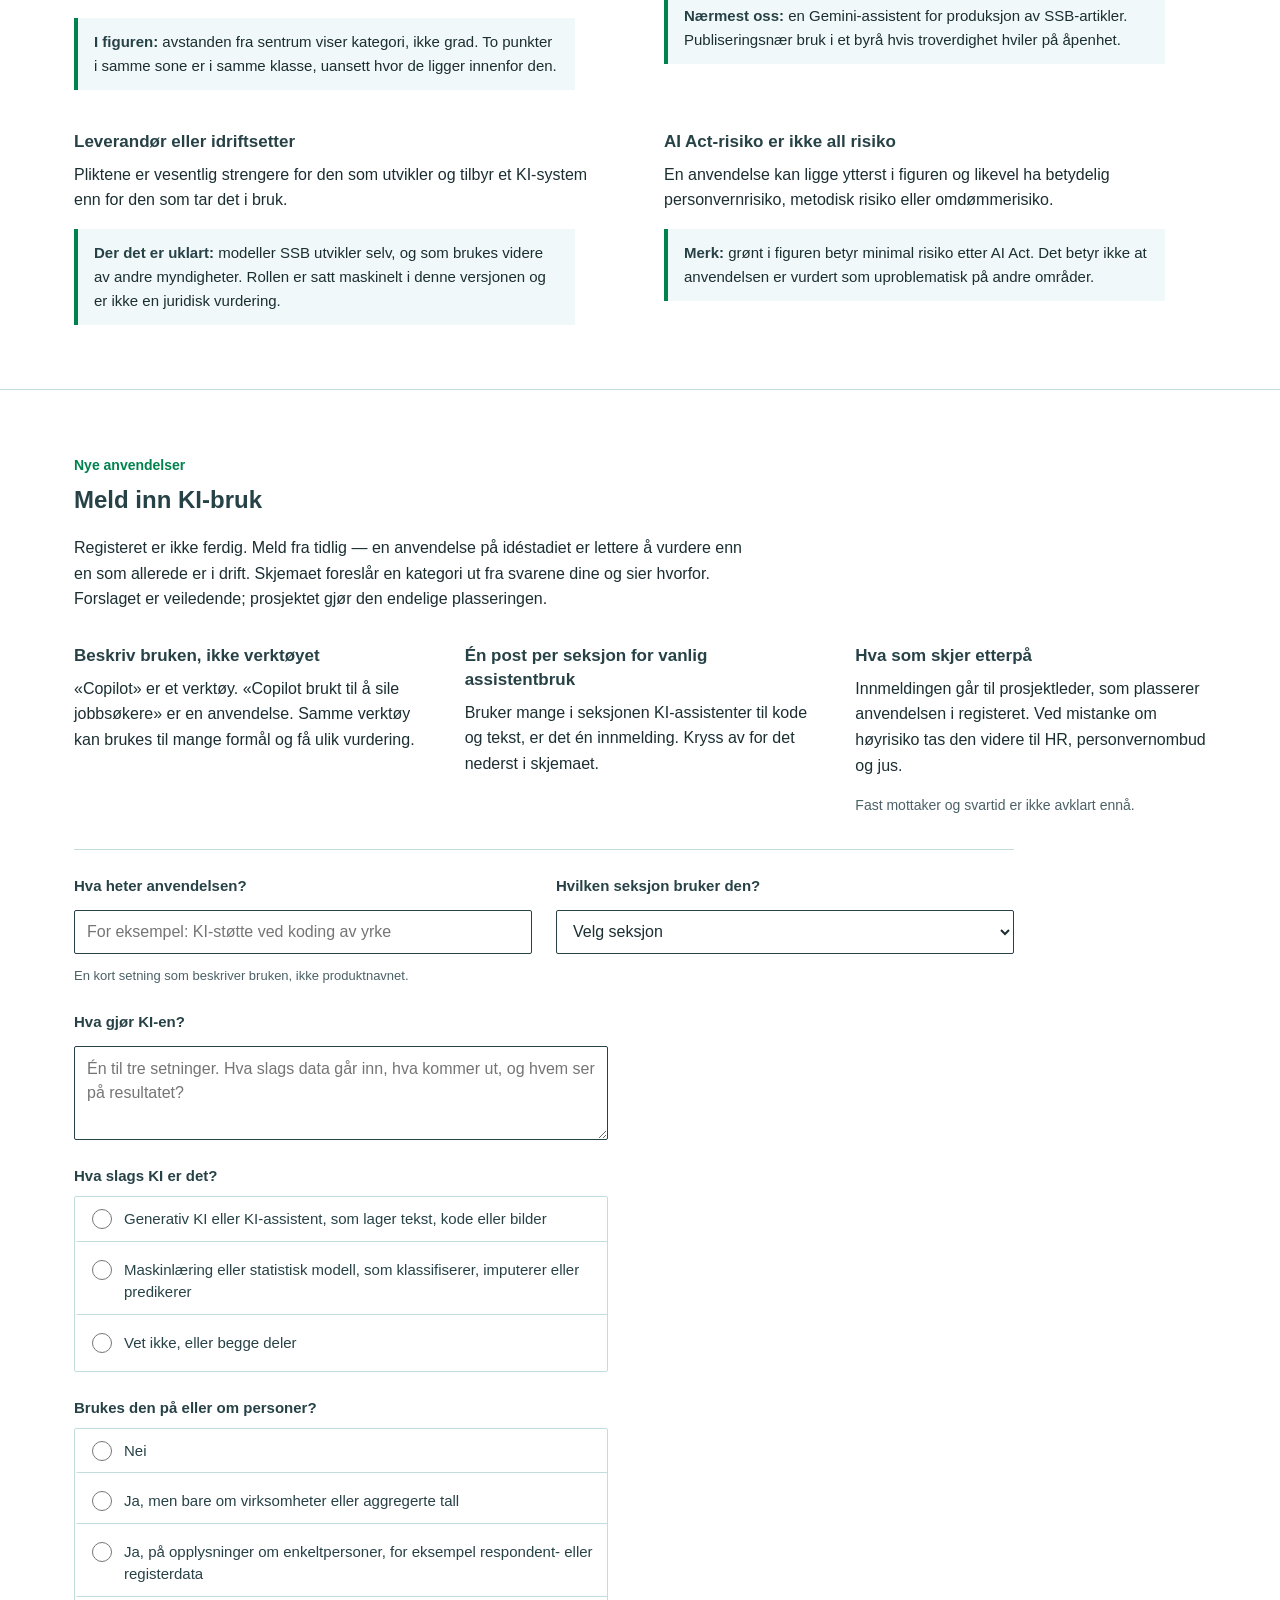
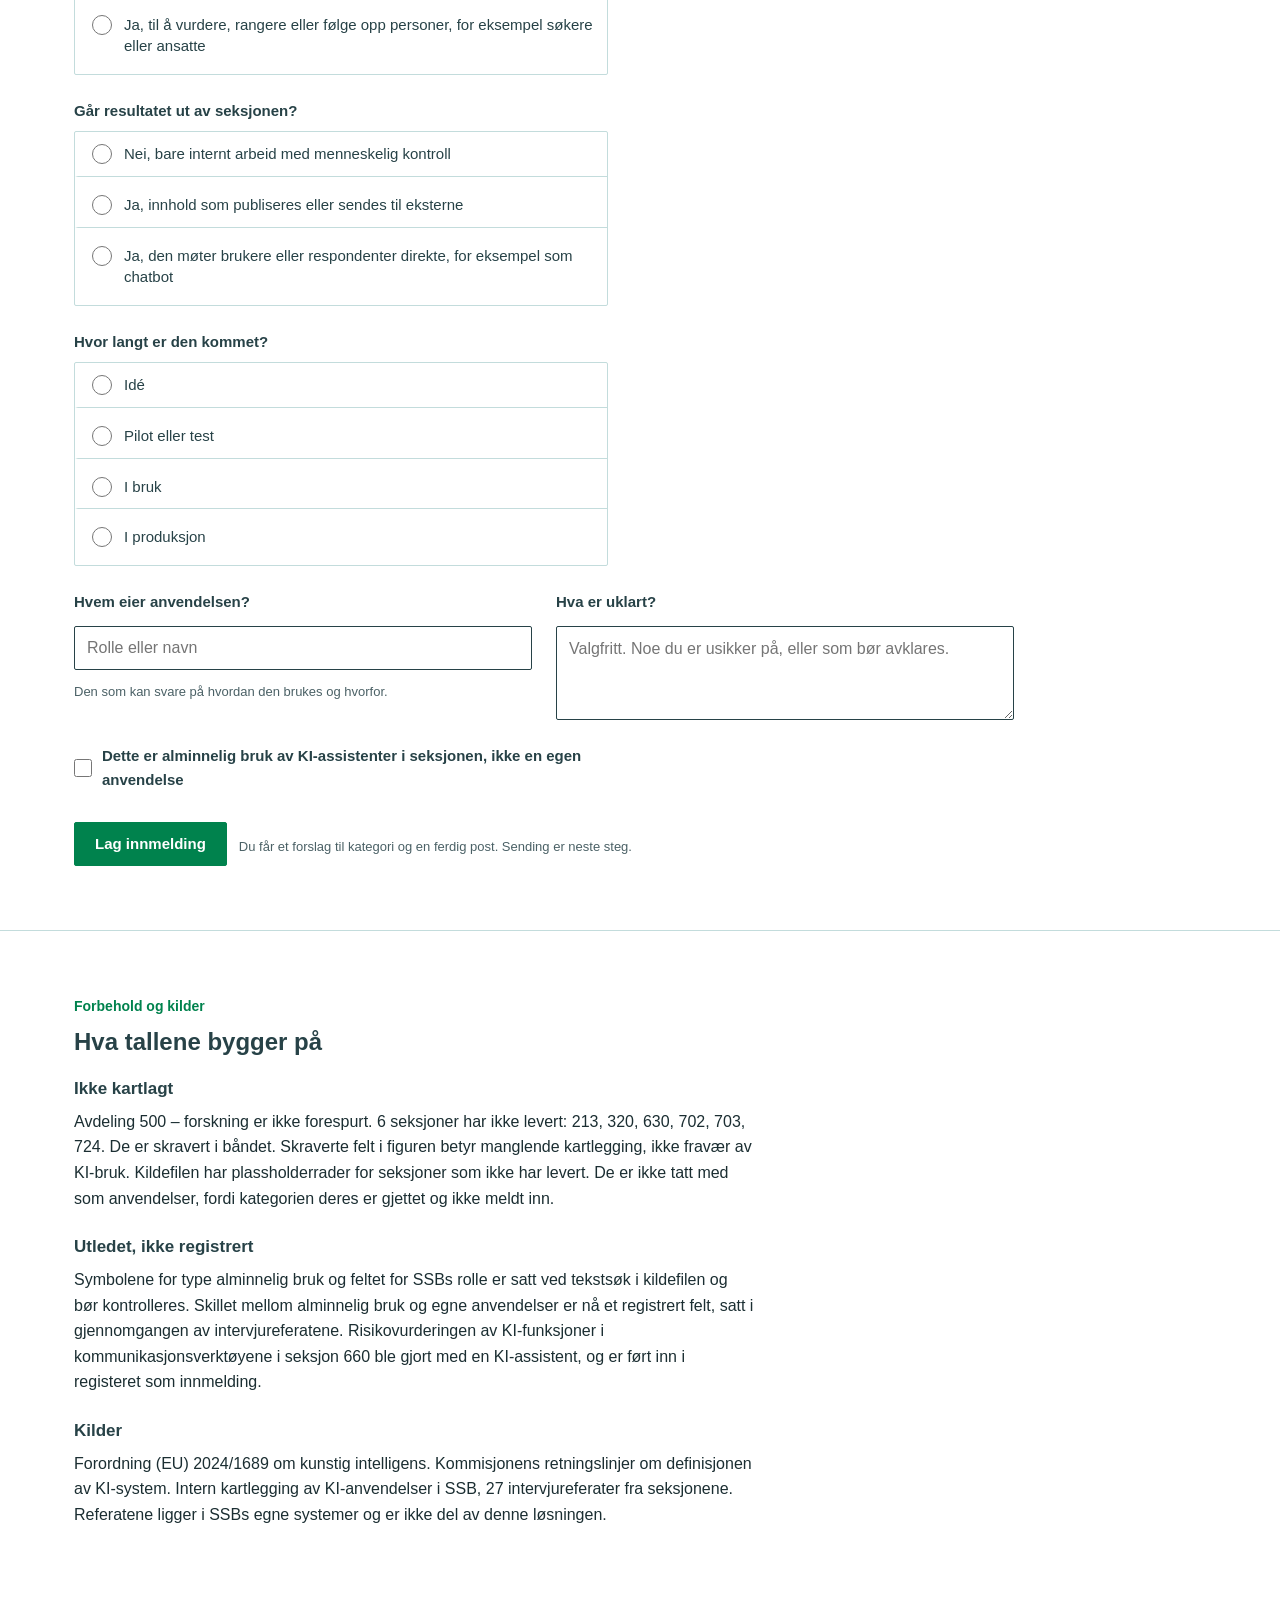
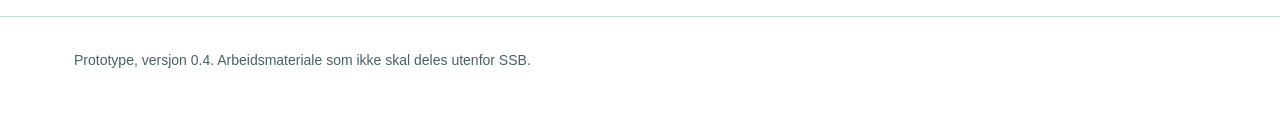
==== commit 5fbe4d43: "Add files via upload" ====
--- a/app/index.html
+++ b/app/index.html
@@ -250,22 +250,25 @@
         </div>
       </fieldset>
 
+      <fieldset class="felt">
+        <legend>Hvor langt er den kommet?</legend>
+        <div class="valg">
+          <label><input type="radio" name="fase" value="Idé"> Idé</label>
+          <label><input type="radio" name="fase" value="Test"> Pilot eller test</label>
+          <label><input type="radio" name="fase" value="I bruk"> I bruk</label>
+          <label><input type="radio" name="fase" value="Produksjon"> I produksjon</label>
+        </div>
+      </fieldset>
+
       <div class="skjema-rad">
-        <fieldset class="felt">
-          <legend>Hvor langt er den kommet?</legend>
-          <div class="valg">
-            <label><input type="radio" name="fase" value="Idé"> Idé</label>
-            <label><input type="radio" name="fase" value="Test"> Pilot eller test</label>
-            <label><input type="radio" name="fase" value="I bruk"> I bruk</label>
-            <label><input type="radio" name="fase" value="Produksjon"> I produksjon</label>
-          </div>
-        </fieldset>
         <div class="felt">
           <label for="s-eier">Hvem eier anvendelsen?</label>
           <input type="text" id="s-eier" placeholder="Rolle eller navn">
           <p class="hjelp">Den som kan svare på hvordan den brukes og hvorfor.</p>
-          <label for="s-uklart" style="margin-top:16px">Hva er uklart?</label>
-          <textarea id="s-uklart" rows="2" placeholder="Valgfritt. Noe du er usikker på, eller som bør avklares."></textarea>
+        </div>
+        <div class="felt">
+          <label for="s-uklart">Hva er uklart?</label>
+          <textarea id="s-uklart" rows="3" placeholder="Valgfritt. Noe du er usikker på, eller som bør avklares."></textarea>
         </div>
       </div>
 
@@ -275,6 +278,7 @@
 
       <div class="skjema-knapper">
         <button type="submit" class="knapp-primaer">Lag innmelding</button>
+        <span class="hjelp">Du får et forslag til kategori og en ferdig post. Sending er neste steg.</span>
         <p class="hjelp" id="s-feil" role="alert"></p>
       </div>
     </form>
--- a/app/style.css
+++ b/app/style.css
@@ -342,3 +342,64 @@
   .figur-hylse::after { content: "Rull sidelengs for å se hele figuren."; display: block; font-size: .8125rem; color: var(--tekst-2); padding-top: 6px; position: sticky; left: 0; }
 }
 .tabellhylse + .notat { margin-top: 12px; }
+
+/* ---------- innmeldingsskjema ---------- */
+
+.skjema { max-width: 940px; border-top: 1px solid var(--mellom); padding-top: calc(var(--rad) * 3); }
+.skjema-rad { display: grid; grid-template-columns: repeat(2, minmax(0, 1fr)); gap: calc(var(--rad) * 3); }
+.skjema .felt { margin-bottom: calc(var(--rad) * 3); max-width: 60ch; }
+.skjema legend { font-size: 0.9375rem; font-weight: 600; color: var(--mork); padding: 0; margin-bottom: var(--rad); }
+.skjema label { font-size: 0.9375rem; font-weight: 600; color: var(--mork); }
+
+.skjema input[type=text], .skjema textarea, .skjema select {
+  font: inherit; color: var(--tekst); width: 100%;
+  padding: 10px 12px; border: 1px solid var(--mork); border-radius: var(--hjorne); background: var(--hvit);
+}
+.skjema input[type=text] { height: 44px; padding: 0 12px; }
+.skjema textarea { resize: vertical; line-height: 1.5; }
+
+.hjelp { font-size: 0.8125rem; color: var(--tekst-2); margin: 6px 0 0; font-weight: 400; }
+#s-feil { color: var(--forbudt); font-weight: 600; }
+
+/* Ett valg per linje, med synlig skillelinje. Markeringen av valgt alternativ
+   ligger både på label (:has) og på selve radioknappen, slik at den virker også
+   i nettlesere uten :has-støtte. */
+.valg { display: block; border: 1px solid var(--mellom); border-radius: var(--hjorne); }
+.valg label {
+  display: flex; align-items: flex-start; gap: 12px; width: 100%;
+  font-weight: 400; font-size: 0.9375rem; line-height: 1.45;
+  padding: 11px 14px; cursor: pointer; min-height: 44px;
+  border-bottom: 1px solid var(--mellom); border-left: 3px solid transparent;
+}
+.valg label:last-child { border-bottom: 0; }
+.valg label:hover { background: var(--lys); }
+.valg input {
+  width: 20px; height: 20px; accent-color: var(--gronn);
+  margin: 1px 0 0; flex: none;
+}
+.valg input:focus-visible { outline: 3px solid var(--lilla); outline-offset: 2px; }
+.valg label:has(input:checked) {
+  background: var(--lys); border-left-color: var(--gronn); font-weight: 600;
+}
+
+.skjema-knapper { display: flex; flex-wrap: wrap; gap: calc(var(--rad) * 1.5); align-items: center; }
+.knapp-primaer {
+  font: inherit; font-size: 0.9375rem; font-weight: 600;
+  min-height: 44px; padding: 0 20px; cursor: pointer;
+  background: var(--gronn); color: var(--hvit); border: 1px solid var(--gronn); border-radius: var(--hjorne);
+}
+.knapp-primaer:hover { background: var(--mork); border-color: var(--mork); }
+
+#resultat { max-width: 940px; margin-top: calc(var(--rad) * 4); padding-top: calc(var(--rad) * 3); border-top: 1px solid var(--mellom); }
+.forslag { background: var(--lys); border-left: 4px solid var(--gronn); padding: calc(var(--rad) * 2); margin-bottom: calc(var(--rad) * 3); }
+.forslag h3 { margin-bottom: 6px; }
+.forslag p { font-size: 0.9375rem; margin-bottom: 8px; }
+.forslag .merke.risiko { display: inline-flex; align-items: center; gap: 6px; margin-bottom: 10px; }
+.utdata {
+  font: 400 13.5px/1.6 ui-monospace, SFMono-Regular, Menlo, Consolas, monospace;
+  white-space: pre-wrap; background: var(--hvit); border: 1px solid var(--mellom);
+  padding: calc(var(--rad) * 2); margin: 0 0 calc(var(--rad) * 2); overflow-x: auto;
+}
+#s-kvittering { color: var(--gronn); font-weight: 600; }
+
+@media (max-width: 720px) { .skjema-rad { grid-template-columns: minmax(0, 1fr); } }
